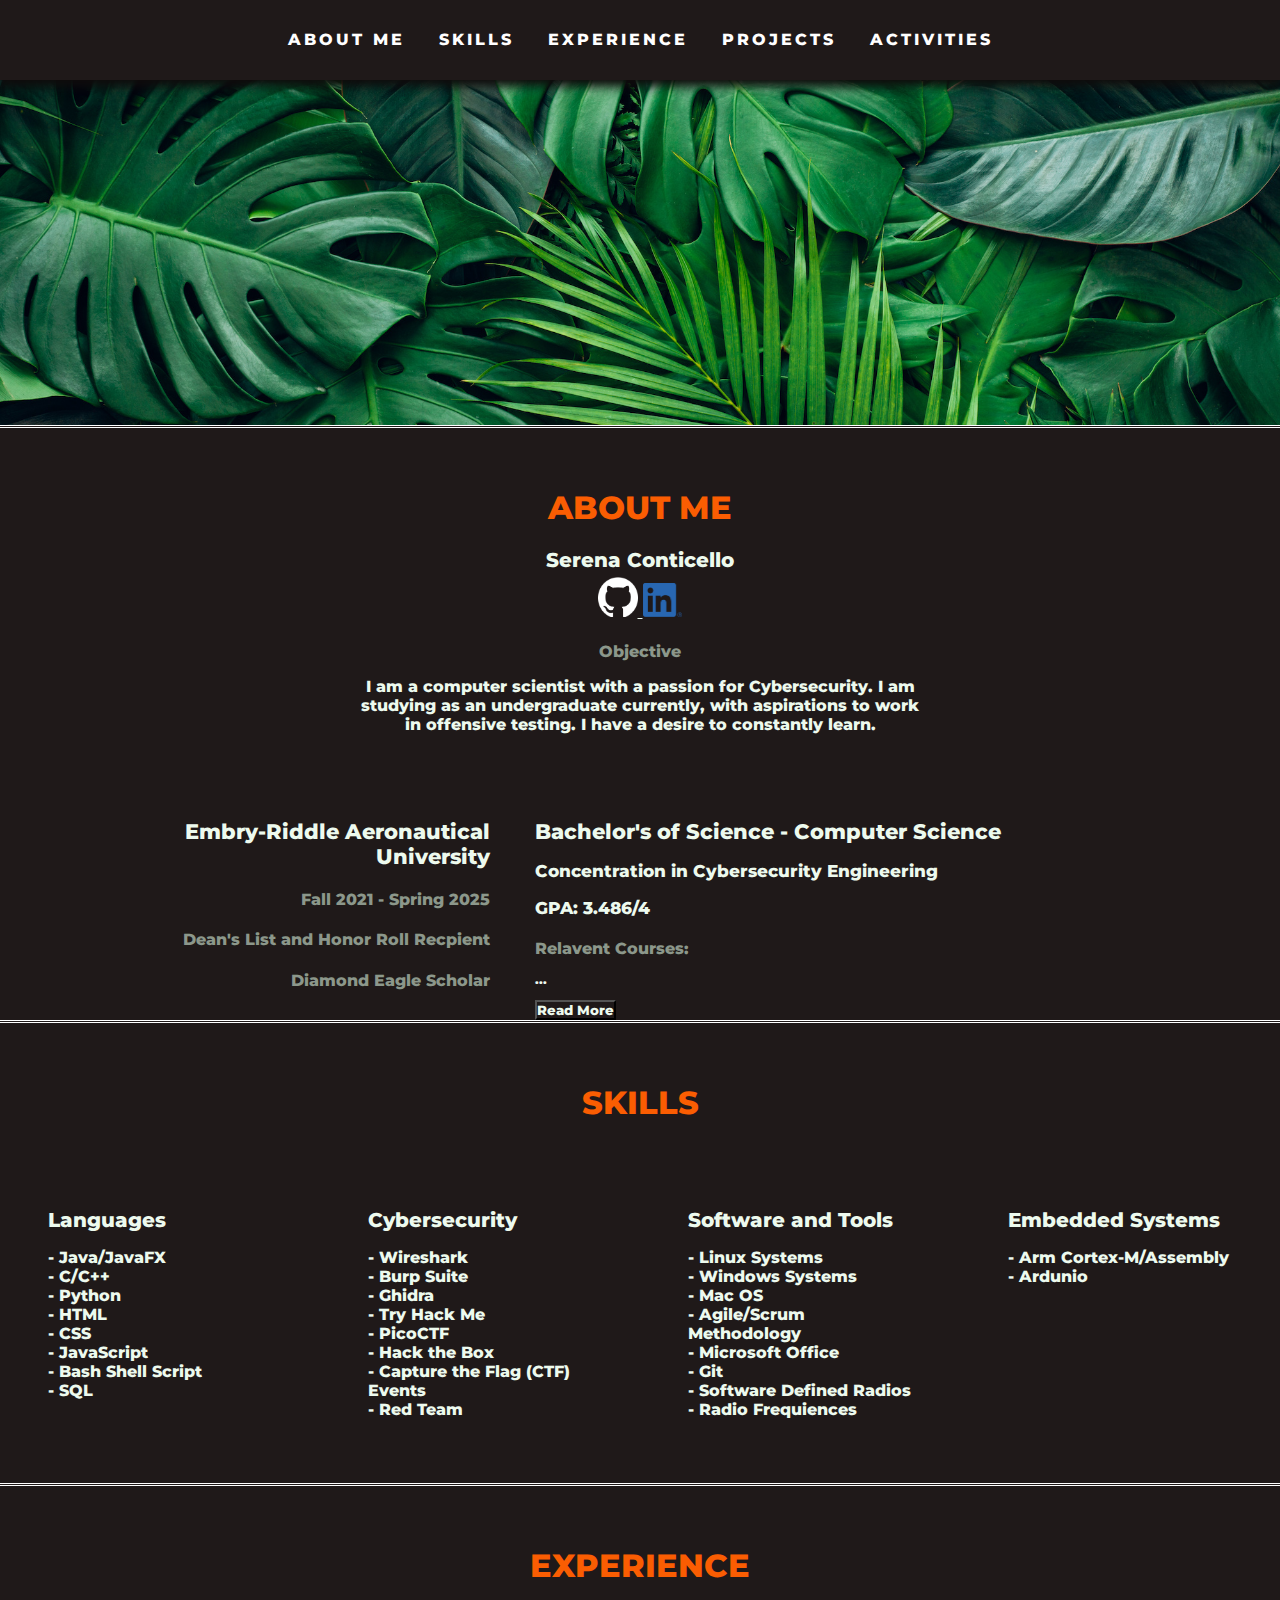
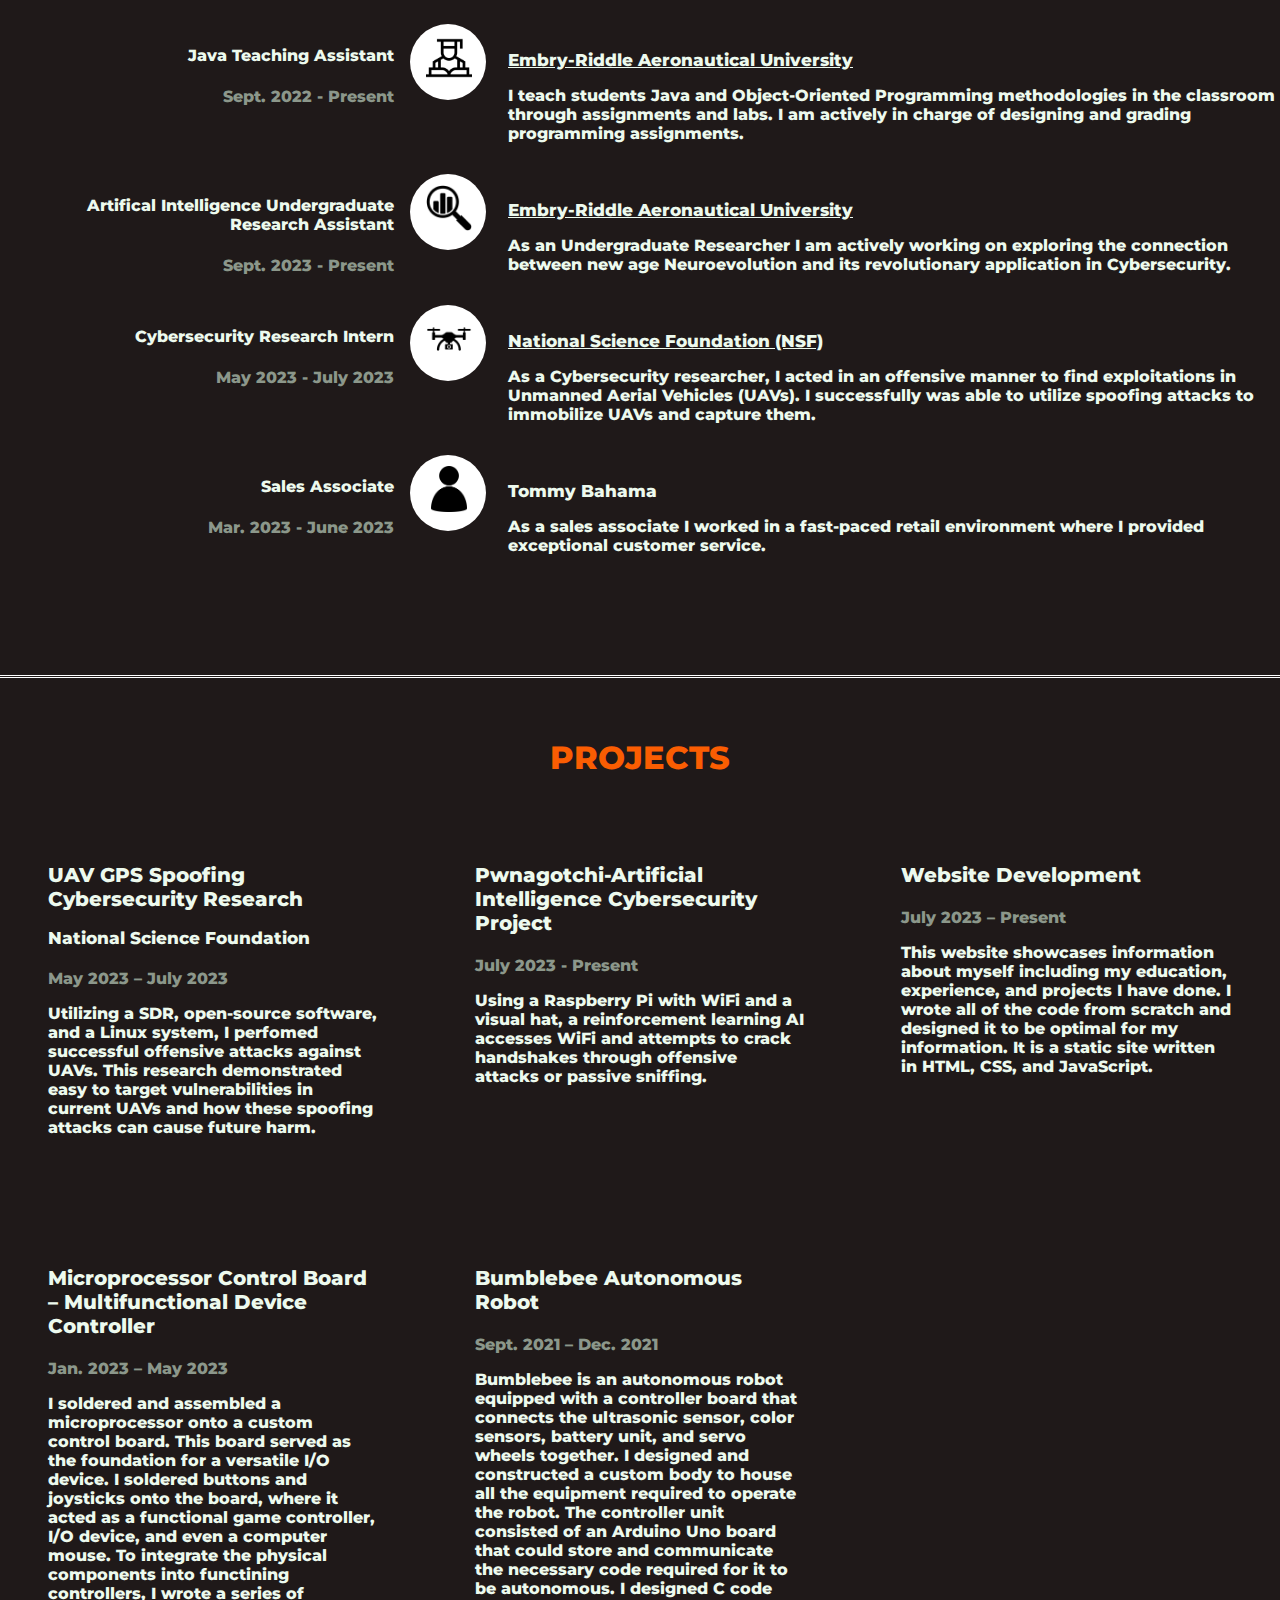
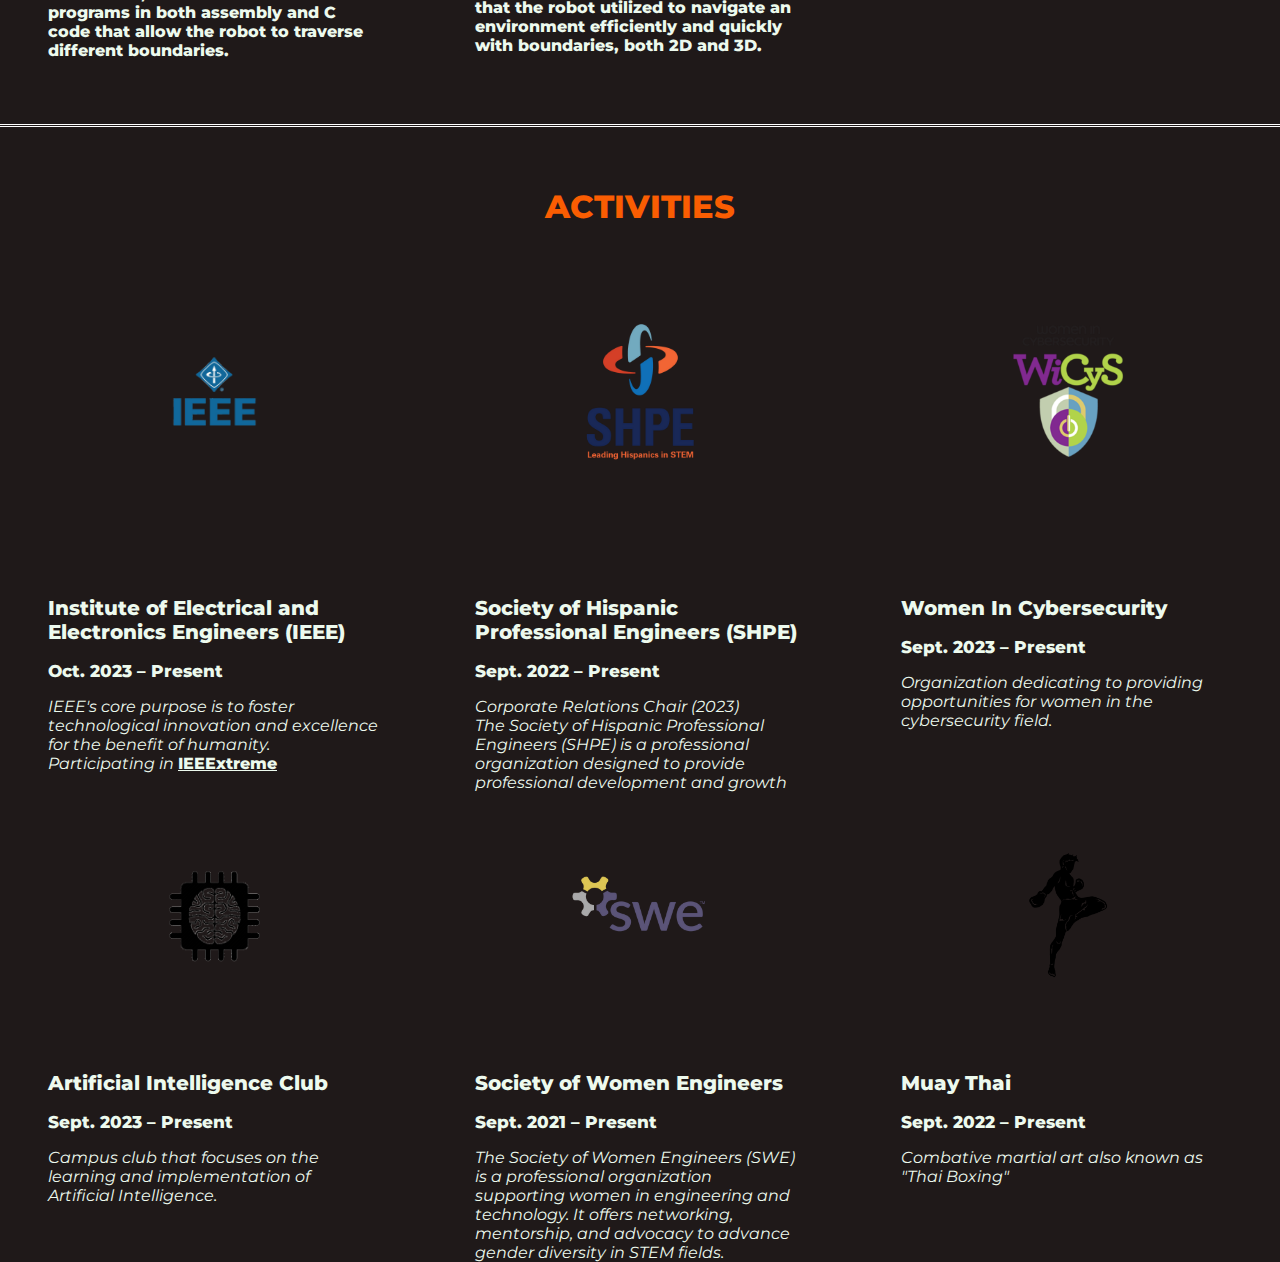
==== index.html @ 3d566187 "old website add" ====
<!DOCTYPE html>
<html lang="en-US">
    <head>
        <meta charset="utf-8" />
        <meta name="viewport" content="width=device-width, initial-scale=1, maximum-scale=1">
        <meta name="author" content="Serena Conticello" />
        <meta name="description" content="Computer Science and Cybersecurity student at Embry-Riddle Aeronautical University." />

        <meta property="og:url" content="https://www.serena.contact" />
        <meta property="og:type" content="website" />
        <meta property="og:title" content="Serena Conticello" />

        <link rel="icon" herf="favicon.ico" type="image/x-icon">
        <link rel="stylesheet" type="text/css" href="styles.css">
    </head>

    <body>
        <header>
                <nav id="head-nav">
                    <ul id="nav" class="nav">
                        <li><a href="#about-me">ABOUT ME</a></li>
                        <li><a href="#skills">SKILLS</a></li>
                        <li><a href="#experience">EXPERIENCE</a></li>
                        <li><a href="#projects">PROJECTS</a></li>
                        <li><a href="#activities">ACTIVITIES</a></li>
                    </ul>
                </nav>
            
        </header>

        <section id="about-me">
            <div class="head">
                <h1>ABOUT ME</h1>
            </div>
            <div class="self-stuff">
                <div class="intro">
                    
                    <h2>Serena Conticello</h2>
                    <a href="https://github.com/helixplant" target="_blank" rel="noopener noreferrer">
                        <img src="imgs/github-mark-white.png" id="spec">
                    </a>
                    <a href="https://www.linkedin.com/in/serena-co/" target="_blank" rel="noopener noreferrer">
                        <img src="imgs/LI-In-Bug.png" id="spec">
                    </a>
                </div>
                <div class="objective">
                    <h4>Objective</h4>
                    <p>I am a computer scientist with a passion for Cybersecurity. I am studying as an undergraduate currently, with aspirations to work in offensive testing. I have a desire to constantly learn.</p>
                </div>
            </div>
            <div class="education">
                <div class="edu-split1">
                    <h5>Embry-Riddle Aeronautical University</h5>
                    <h4>Fall 2021 - Spring 2025</h4>
                    <h4>Dean's List and Honor Roll Recpient</h4>
                    <h4>Diamond Eagle Scholar</h4>
                </div>

                <div class="edu-split2">
                    <h5>Bachelor's of Science - Computer Science</h5>
                    <h3>Concentration in Cybersecurity Engineering</h3>
                    <h3>GPA: 3.486/4</h3>
                    <h4>Relavent Courses:</h4>
                        <p>
                            <span class="dots">...</span><span class="more hide">
                            Applied Cryptography, Network Security, Cybercrime and Law, Data Structures and Algorithms, Operating Systems, Computer Architecture, Object-Oriented Programming, Microprocessor Systems, Foundations of Information Security, Software Engineering Practices
                        </span></p>
                        <button onclick="readMore(this)"">Read More</button>
                </div>
                <div class="edu-split3">
                    
                </div>
            </div>
        </section>


        <section id="skills">
            <div class="head">
                <h1>SKILLS</h1> 
             </div>
             <div class="skills-wrap">
                <div class="skill-cat">
                    <h2>Languages</h2>
                    <p>
                        - Java/JavaFX</br>
                        - C/C++</br>
                        - Python</br>
                        - HTML</br>
                        - CSS</br>
                        - JavaScript</br>
                        - Bash Shell Script</br>
                        - SQL</br>
                    </p>
                </div>
                <div class="skill-cat">
                    <h2>Cybersecurity</h2>
                    <p>
                        - Wireshark</br>
                        - Burp Suite</br>
                        - Ghidra</br>
                        - Try Hack Me</br>
                        - PicoCTF</br>
                        - Hack the Box</br>
                        - Capture the Flag (CTF) Events</br>
                        - Red Team</br>
                    </p>
                </div>
                <div class="skill-cat">
                    <h2>Software and Tools</h2>
                    <p>
                        - Linux Systems</br>
                        - Windows Systems</br>
                        - Mac OS</br>
                        - Agile/Scrum Methodology</br>
                        - Microsoft Office</br>
                        - Git</br>
                        - Software Defined Radios</br>
                        - Radio Frequiences
                    </p>
                </div>
                <div class="skill-cat">
                    <h2>Embedded Systems</h2>
                    <p>
                        - Arm Cortex-M/Assembly</br>
                        - Ardunio</br>
                    </p>
                </div>

             </div>
            
        </section>


        <section id="experience">
            <div class="head">
               <h1>EXPERIENCE</h1> 
            </div>
            <div class="timeline">

                <div class="timeline-section">
                    <div class="timeline-ico">
                        <img src="imgs/png0.png" alt="academic icon">
                    </div>

                    <div class="timeline-info">
                        <h2>Java Teaching Assistant</h2>
                        <h4>Sept. 2022 - Present</h4>
                    </div>

                    <div class="timeline-details">
                        <h3><a href="https://daytonabeach.erau.edu/college-engineering/electrical-engineering-computer-science" target="_blank" rel="noopener noreferrer">Embry-Riddle Aeronautical University</a></h3>
                        <p>
                            I teach students Java and Object-Oriented Programming methodologies in the classroom through assignments and labs. I am actively in charge of designing and grading programming assignments.
                        </p>
                    </div>
                </div> <!--END OF JOB 1-->

                <div class="timeline-section">
                    <div class="timeline-ico">
                        <img src="imgs/png1.png" alt="magnifying glass icon">
                    </div>

                    <div class="timeline-info">
                        <h2>Artifical Intelligence Undergraduate Research Assistant</h2>
                        <h4>Sept. 2023 - Present</h4>
                    </div>

                    <div class="timeline-details">
                        <h3><a href="https://erau.edu/research-park/micaplex" target="_blank" rel="noopener noreferrer">Embry-Riddle Aeronautical University</a></h3>
                        <p>
                            As an Undergraduate Researcher I am actively working on exploring the connection between new age Neuroevolution and its revolutionary application in Cybersecurity.
                        </p>
                    </div>
                </div> <!--END OF JOB 2-->


                <div class="timeline-section">
                    <div class="timeline-ico">
                        <img src="imgs/png2.png" alt="drone icon">
                    </div>

                    <div class="timeline-info">
                        <h2>Cybersecurity Research Intern</h2>
                        <h4>May 2023 - July 2023</h4>
                    </div>

                    <div class="timeline-details">
                        <h3><a href="https://www.nsf.gov/awardsearch/showAward?AWD_ID=2244515" target="_blank" rel="noopener noreferrer">National Science Foundation (NSF)</a></h3>
                        <p>
                            As a Cybersecurity researcher, I acted in an offensive manner to find exploitations in Unmanned Aerial Vehicles (UAVs). I successfully was able to utilize spoofing attacks to immobilize UAVs and capture them.
                        </p>
                    </div>
                </div> <!--END OF JOB 3-->


                <div class="timeline-section">
                    <div class="timeline-ico">
                        <img src="imgs/png3.png" alt="person icon">
                    </div>

                    <div class="timeline-info">
                        <h2>Sales Associate</h2>
                        <h4>Mar. 2023 - June 2023</h4>
                    </div>

                    <div class="timeline-details">
                        <h3>Tommy Bahama</h3>
                        <p>
                            As a sales associate I worked in a fast-paced retail environment where I provided exceptional customer service.
                        </p>
                    </div>
                </div> <!--END OF JOB 4-->
                
            </div>
            
        </section>


        <section id="projects">
            <div class="head">
                <h1>PROJECTS</h1> 
             </div>

             <div class="projects-wrap">
                <div class="project">
                    <div class="info">
                        <h2>UAV GPS Spoofing Cybersecurity Research </h2>
                        <h3>National Science Foundation </h3>
                        <h4>May 2023 – July 2023 </h4>
                    </div>
                    <div class="detail">
                        <p>
                            Utilizing a SDR, open-source software, and a Linux system, I perfomed successful offensive attacks against UAVs. This research demonstrated easy to target vulnerabilities in current UAVs and how these spoofing attacks can cause future harm.
                        </p>
                    </div>
                </div>

                <div class="project">
                    <div class="info">
                        <h2>Pwnagotchi-Artificial Intelligence Cybersecurity Project</h2>
                        <h4>July 2023 - Present</h4>
                    </div>
                    <div class="detail">
                        <p>
                            Using a Raspberry Pi with WiFi and a visual hat, a reinforcement learning AI accesses WiFi and attempts to crack handshakes through offensive attacks or passive sniffing. 
                        </p>
                    </div>
                </div>

                <div class="project">
                    <div class="info">
                        <h2>Website Development</h2>
                        <h4>July 2023 – Present </h4>
                    </div>
                    <div class="detail">
                        <p>
                            This website showcases information about myself including my education, experience, and projects I have done. I wrote all of the code from scratch and designed it to be optimal for my information. It is a static site written in HTML, CSS, and JavaScript. 
                        </p>
                    </div>
                </div>

                <div class="project">
                    <div class="info">
                        <h2>Microprocessor Control Board – Multifunctional Device Controller</h2>
                        <h4>Jan. 2023 – May 2023</h4>
                    </div>
                    <div class="detail">
                        <p>
                            I soldered and assembled a microprocessor onto a custom control board. This board served as the foundation for a versatile I/O device. I soldered buttons and joysticks onto the board, where it acted as a functional game controller, I/O device, and even a computer mouse. To integrate the physical components into functining controllers, I wrote a series of programs in both assembly and C code that allow the robot to traverse different boundaries. 
                        </p>
                    </div>
                </div>

                <div class="project">
                    <div class="info">
                        <h2>Bumblebee Autonomous Robot</h2>
                        <h4>Sept. 2021 – Dec. 2021 </h4>
                    </div>
                    <div class="detail">
                        <p>
                            Bumblebee is an autonomous robot equipped with a controller board that connects the ultrasonic sensor, color sensors, battery unit, and servo wheels together. I designed and constructed a custom body to house all the equipment required to operate the robot. The controller unit consisted of an Arduino Uno board that could store and communicate the necessary code required for it to be autonomous. I designed C code that the robot utilized to navigate an environment efficiently and quickly with boundaries, both 2D and 3D.  
                        </p>
                    </div>
                </div>
             </div>
        </section>


        <section id="activities">
            <div class="head">
                <h1>ACTIVITIES</h1> 
             </div>

             <div class="activities-wrap">
                <div class="activity">
                    <div class="logo">
                        <a href="https://www.ieee.org/" target="_blank" rel="noopener noreferrer"><img src="imgs/ieeelogo.png" alt="IEEE"></a>
                    </div>
                    <div class="desc">
                        <h2>Institute of Electrical and Electronics Engineers (IEEE) </h2>
                        <h3>Oct. 2023 – Present </h3>
                        <p>

                            IEEE's core purpose is to foster technological innovation and excellence for the benefit of humanity. </br>
                            Participating in <a href="https://ieeextreme.org/" target="_blank" rel="noopener noreferrer">IEEExtreme</a> </br>
                        </p>
                    </div>
                </div>

                <div class="activity">
                    <div class="logo">
                        <a href="https://shpe.org/" target="_blank" rel="noopener noreferrer"><img src="imgs/shpelogo.webp" alt="SHPE"></a>
                    </div>
                    <div class="desc">
                        <h2>Society of Hispanic Professional Engineers (SHPE) </h2>
                        <h3>Sept. 2022 – Present </h3>
                        <p>Corporate Relations Chair (2023) <br>
                        The Society of Hispanic Professional Engineers (SHPE) is a professional organization designed to provide professional development and growth for its members.
                    </p>
                    </div>
                </div>

                <div class="activity">
                    <div class="logo">
                        <a href="https://www.wicys.org/" target="_blank" rel="noopener noreferrer"><img src="imgs/wincyblogo.png" alt="WiCyS"></a>
                    </div>
                    <div class="desc">
                        <h2>Women In Cybersecurity</h2>
                        <h3>Sept. 2023 – Present </h3>
                        <p>
                            Organization dedicating to providing opportunities for women in the cybersecurity field.
                        </p>
                    </div>
                </div>

                <div class="activity">
                    <div class="logo">
                        <img src="imgs/ailogo.png" alt="AI">
                    </div>
                    <div class="desc">
                        <h2>Artificial Intelligence Club</h2>
                        <h3>Sept. 2023 – Present </h3>
                        <p>
                            Campus club that focuses on the learning and implementation of Artificial Intelligence.  
                        </p>
                    </div>
                </div>

                <div class="activity">
                    <div class="logo">
                        <a href="https://swe.org/" target="_blank" rel="noopener noreferrer"><img src="imgs/swelogo.webp" alt="SWE"></a>
                    </div>
                    <div class="desc">
                        <h2>Society of Women Engineers</h2>
                        <h3>Sept. 2021 – Present </h3>
                        <p>
                            The Society of Women Engineers (SWE) is a professional organization supporting women in engineering and technology. It offers networking, mentorship, and advocacy to advance gender diversity in STEM fields. 
                        </p>
                    </div>
                </div>

                <div class="activity">
                    <div class="logo">
                        <img src="imgs/muaythailogo.png" alt="Muay Thai">
                    </div>
                    <div class="desc">
                        <h2>Muay Thai</h2>
                        <h3>Sept. 2022 – Present </h3>
                        <p>Combative martial art also known as "Thai Boxing"</p>
                    </div>
                </div>

             </div>
        </section>

    </body>
    <script src="script.js"></script>
</html>
---- styles.css ----
@font-face {
    font-family: 'Montserrat';
    src: url(fonts/Montserrat-Regular.ttf) format('truetype');
    font-weight: normal;
}

@font-face {
    font-family: 'Montserrat';
    src: url(fonts/Montserrat-ExtraBold.ttf) format('truetype');
    font-weight: bold;
}

@font-face {
    font-family: 'Montserrat';
    src: url(fonts/Montserrat-Italic.ttf) format('truetype');
    font-weight: italic;
}

* {
    font-family: 'Montserrat';
    font-weight: bold;
    padding: 0px;
    color: #edfaee;
    background-color: #1f1919;
    -webkit-transition: color 225ms ease-in-out;
     -moz-transition: color 225ms ease-in-out;
     -o-transition: color 225ms ease-in-out;
     -ms-transition: color 225ms ease-in-out;
     transition: color 225ms ease-in-out;
    scroll-behavior: smooth;

}

body {
    padding:0;
    margin:0;
}

header {
    position: relative;
    display: block;
    height: 425px;
    min-height: 200px;
    width: 100%;
    min-width: 100%;
    background: url(imgs/wlpper.jpeg) no-repeat top center;
    background-size: cover !important;
    -webkit-background-size: cover !important;
    -moz-background-size: cover !important;
    -o-background-size: cover !important;
    background-attachment: scroll;
    text-align: center;
    overflow: hidden;
}


header:before {
    display: inline-block;
    vertical-align: middle;
    height: 100%;

}




#head-nav {
    text-align: center;
    width: 100%;
    letter-spacing: 3px;
    margin: 0 auto;
    position: fixed;
    left: 0;
    top: 0;
    z-index: 1010;
    box-shadow: 0px 5px 10px 2px #0f0c0c;

}

ul#nav li a:active { 
    background-color: transparent !important; 
}

ul#nav li.current a { 
    color: #fa5d02; 
}


ul#nav {
    min-height: 48px;
    width: auto;
 
    /* center align the menu */
    text-align: center;
 }
 ul#nav li {
    position: relative;
    list-style: none;
    height: 48px;
    display: inline-block;
 }
 
 /* Links */
 ul#nav li a {
 
 
    display: inline-block;
    padding: 8px 13px;
    line-height: 32px;
    text-decoration: none;
    text-align: left;
    color: #fff;
 }

 ul#nav li a:hover {
    color:#fa5d02;
 }


 h1 {
    color: #fa5d02;
    text-align: center;
    padding-top: 20px;
    margin-top: 40px;

}

h2 {
    font-size: 20px;
    color: #edfaee;
    margin-bottom: 5px;
}

h3 {
    font-size: 17px;
    color: #edfaee;
    margin-bottom: 5px;
}
  
h4 {
    font-size: 14;
    color: #d7eed99a;
    margin-bottom: 5px;
}

h5 {
    font-size: 21px;
    font-weight: bold;
    color: #edfaee;
    margin-bottom: 5px;
}

.head {
    border-top: #fff;
    border-style:double;
    border-left: none;
    border-right:none;
    border-bottom: none;
    width: 100%;
}

.self-stuff {
    text-align: center;
    justify-content: center;
    margin-left: auto;
    margin-right: auto;

}


.objective {
    margin-left: auto;
    margin-right: auto;
    width: 45%;
    margin-bottom: 50px;

}

.education {
    overflow: hidden;
    margin-left: auto;
    margin-right: auto;
    text-align: center;
}

.edu-split1 {
    width: 25%;
    display: inline-block;
    vertical-align: top;
    text-align: right;
    padding-right: 20px;

}

.edu-split2 {
    width: 45%;
    display: inline-block;
    vertical-align: top;
    text-align: left;
    padding-left: 20px;
}   

.edu-split2 p {
    font-size: 13px;
    color: #edfaee;
}


.skills-wrap {
    justify-content: center;
    display: grid;
    grid-template-columns: 1fr 1fr 1fr 1fr;
    grid-template-rows: 1fr;
}

.skill-cat {
    padding: 3rem;
   
}








#experience {
     padding-bottom: 72px;
}

#experience .experience-timeline {
    max-width: 980px;
  }
  #experience .timeline {

    position: relative;
    margin-top: 1.5rem;
    margin-bottom: 3rem;
  }

  #experience .timeline-section {
    position: relative;
    padding-top: 1.5rem;

  }
  #experience .timeline-ico {
    height: 4.8rem;
    width: 4.8rem;
    line-height: 4.8rem;
    background: #FFFFFF;
    border-radius: 50%;
    text-align: center;
    position: absolute;
    left: 35%;
    top: .9rem;
    margin-left: -2.4rem;
  }
  #experience .timeline-ico img {
    position: relative;
    left: .05rem;
    top: .72rem;
    width: 60%;
    height: 60%;
    background-color: transparent;
    justify-content: center;
    bottom: 0;
    object-fit: contain;
    color: #FFFFFF;

  }
  
  #experience .timeline-info {
    float: left ;
    width: 30%;
    text-align: right;
    padding-left: 10px;
  }
  #experience .timeline-info h2 {
    font-size: 16px;
    margin-bottom: 0;
    right:0;
  }
  #experience .timeline-info h3 {
    margin-bottom: 0;
    right:0;

  }
  #experience .timeline-info p {
    font-size: 1.6rem;
    color: #888888;
    right:0;

  }
  #experience .timeline-details {
    margin-left: 35%;
    padding-left: 60px;
  }
  #experience .timeline-detials h4 {
    position: relative;
    padding-bottom: 1rem;
  }
  
  .projects-wrap {
    display: grid;
    grid-template-columns: 1fr 1fr 1fr;
    grid-template-rows: 1fr, 1fr, 1fr;

  }

  .project {
    padding: 3rem;
  }


.activities-wrap {
    display: grid;
    grid-template-columns: 1fr 1fr 1fr;
    grid-template-rows: 1fr, 1fr, 1fr;

}

.activity {
    padding: 3rem;
    margin-bottom: 10%;

}

.logo {
    height: 70%;
    width: 70%;
    text-align: center;
    justify-content: center;
    margin-left: auto;
    margin-right: auto;
}

.logo img {
    position: relative;
    left: .05rem;
    top: .72rem;
    width: 60%;
    height: 60%;
    background-color: transparent;
    justify-content: center;
    bottom: 0;
    object-fit: contain;
    color: #FFFFFF;
}

.desc p{
    font-weight: lighter;
}

.more {
    display: none;
  }
  
.more:not(.hide) {
    display: inline;
  }


#spec{
    max-width: 40px;
    height: auto;
    transition: all ease-out 225ms;

}
img:hover {
    -webkit-filter: drop-shadow(0px 0px 7px #0f0c0c);
    filter: drop-shadow(0px 0px 7px #4e4242);
    -webkit-transition: color 225ms ease-in-out;
    -moz-transition: color 225ms ease-in-out;
    -o-transition: color 225ms ease-in-out;
    -ms-transition: color 225ms ease-in-out;
    transition: color 225ms ease-in-out;
    
}
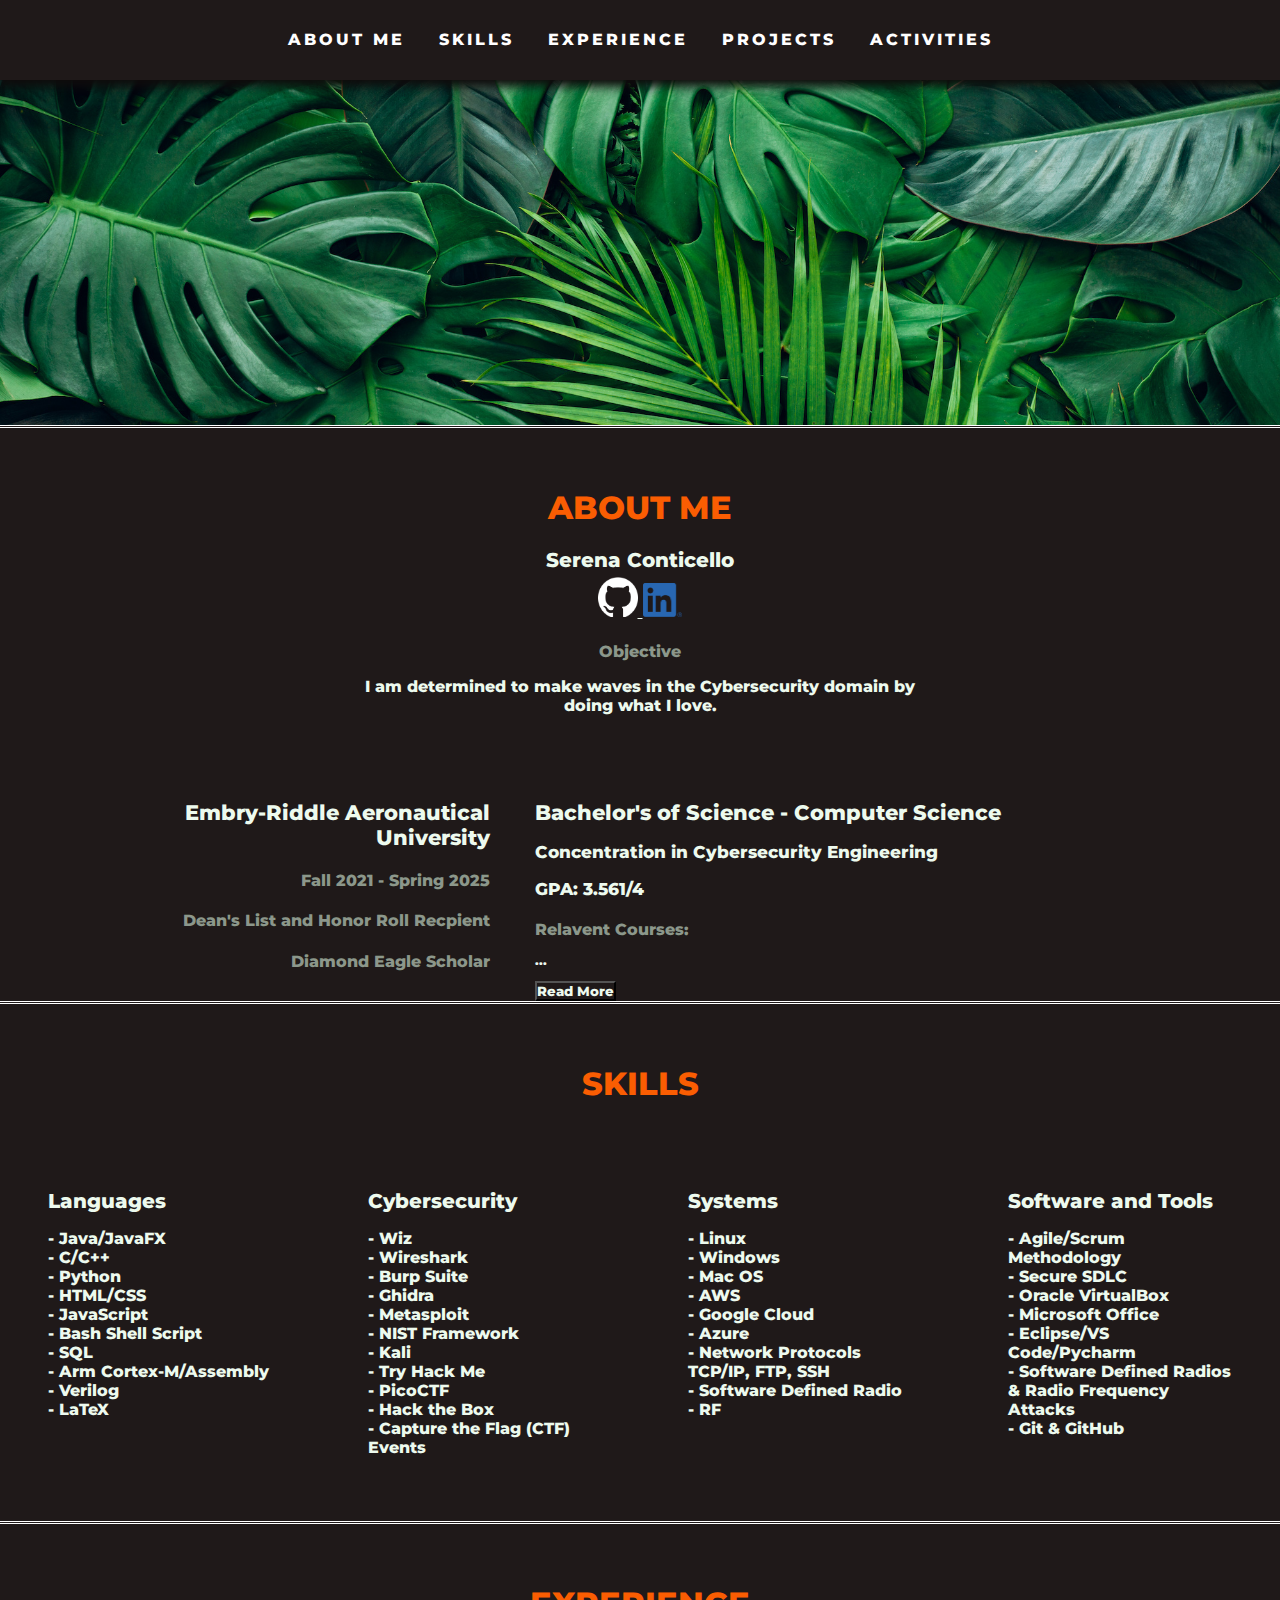
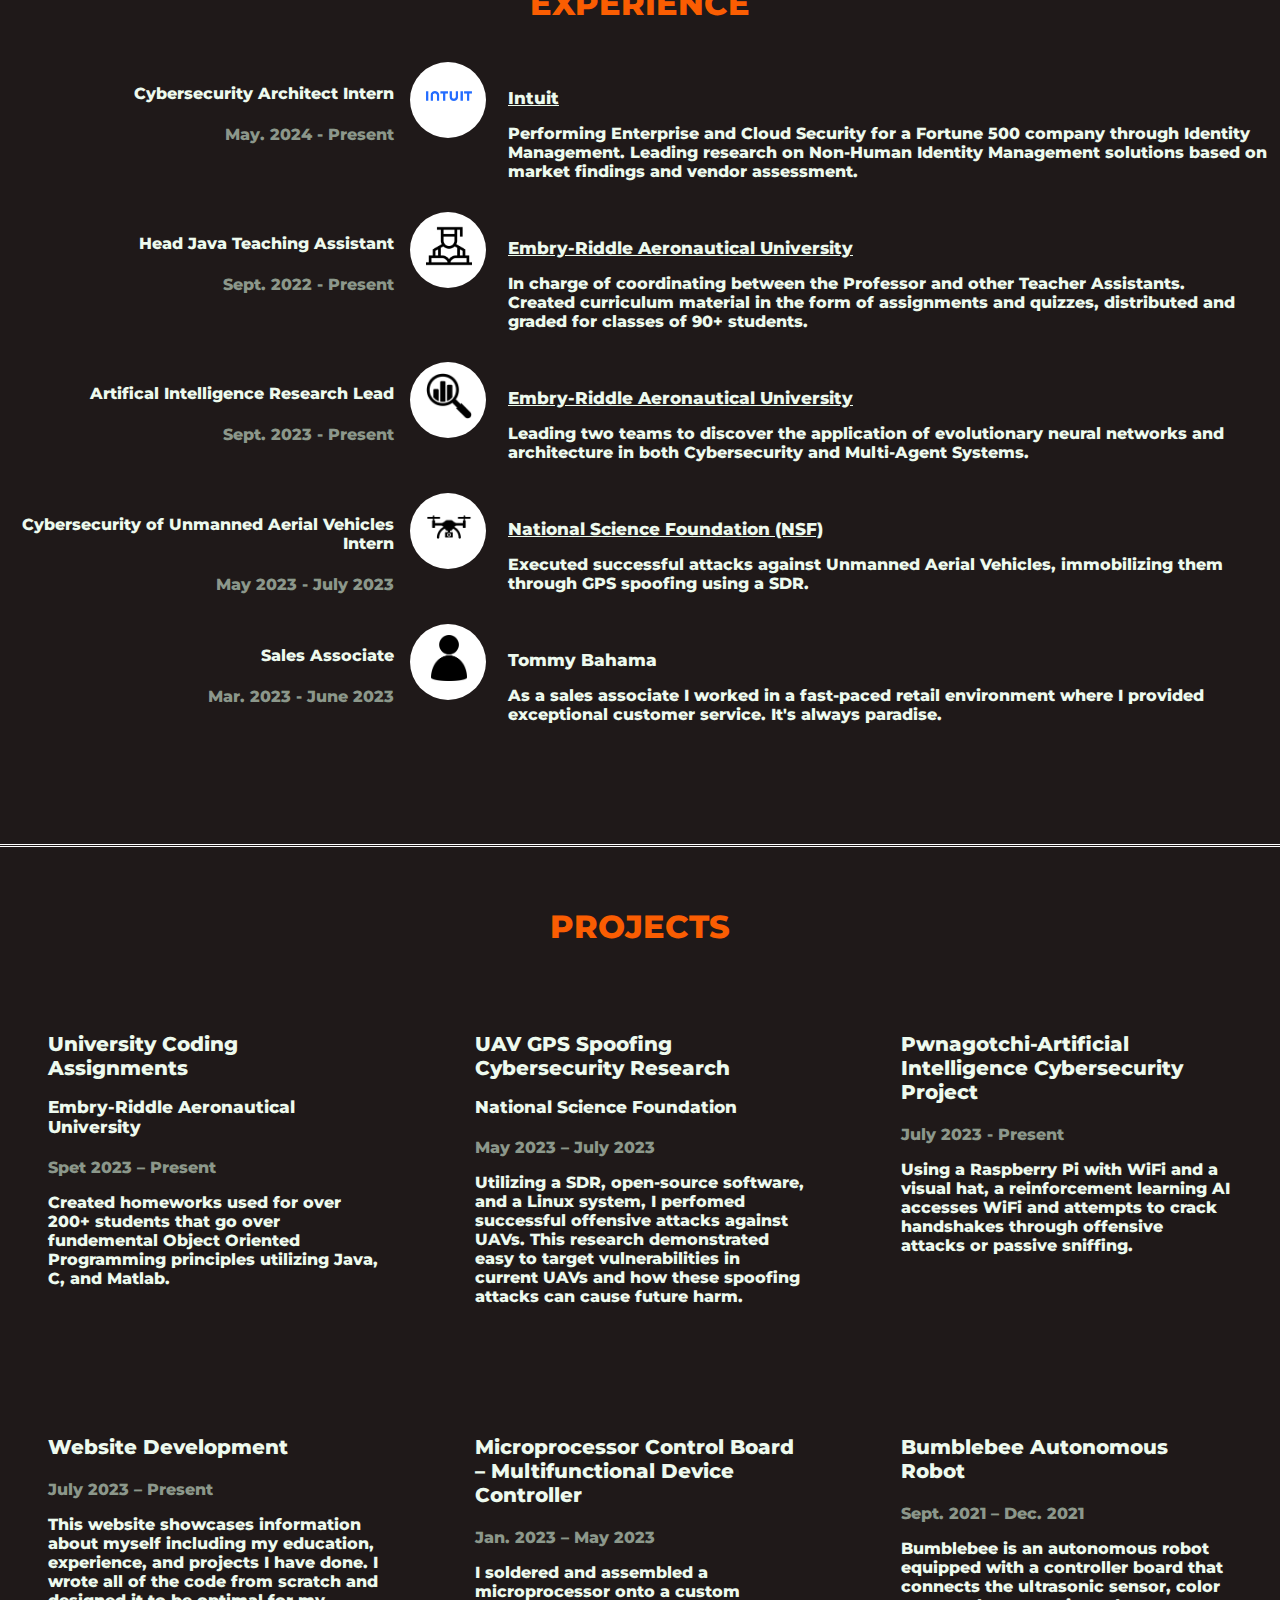
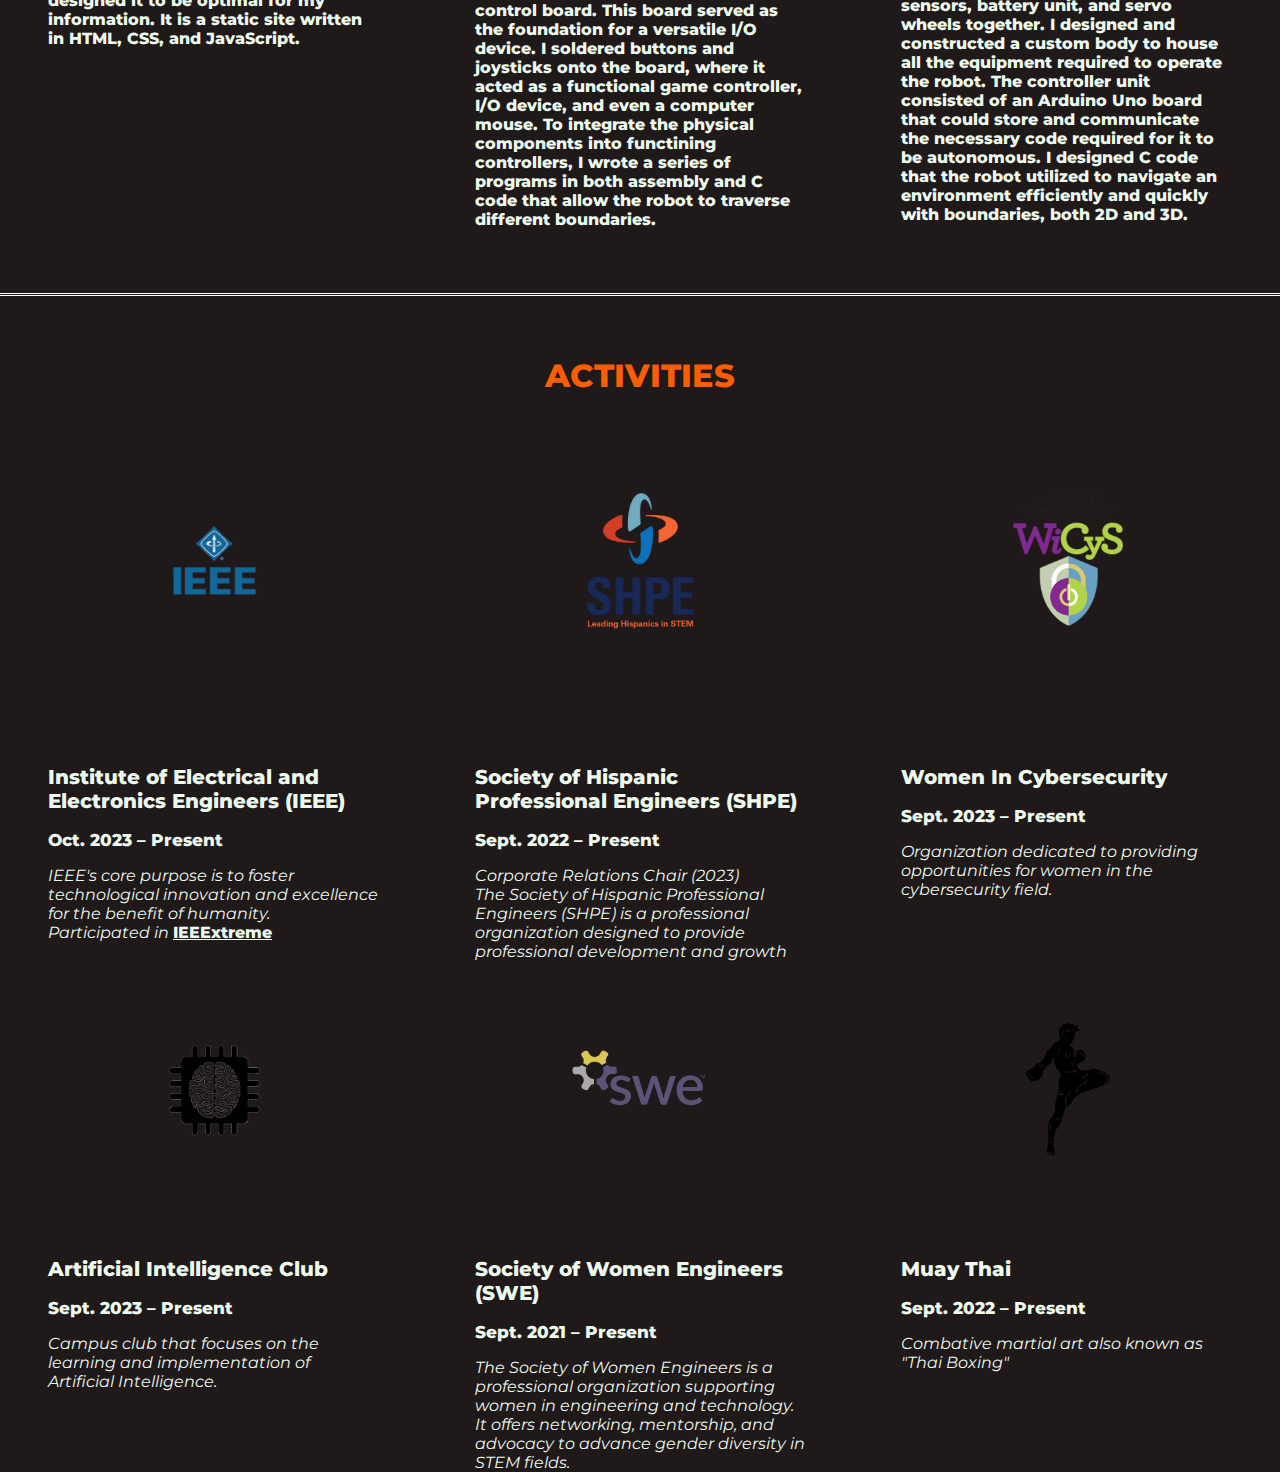
==== commit 686709d7: "important updates - july 22, 24" ====
--- a/index.html
+++ b/index.html
@@ -10,7 +10,7 @@
         <meta property="og:type" content="website" />
         <meta property="og:title" content="Serena Conticello" />
 
-        <link rel="icon" herf="favicon.ico" type="image/x-icon">
+        <link rel="icon" herf="favicon.jpeg" type="image/x-icon">
         <link rel="stylesheet" type="text/css" href="styles.css">
     </head>
 
@@ -45,7 +45,7 @@
                 </div>
                 <div class="objective">
                     <h4>Objective</h4>
-                    <p>I am a computer scientist with a passion for Cybersecurity. I am studying as an undergraduate currently, with aspirations to work in offensive testing. I have a desire to constantly learn.</p>
+                    <p>I am determined to make waves in the Cybersecurity domain by doing what I love.</p>
                 </div>
             </div>
             <div class="education">
@@ -59,11 +59,11 @@
                 <div class="edu-split2">
                     <h5>Bachelor's of Science - Computer Science</h5>
                     <h3>Concentration in Cybersecurity Engineering</h3>
-                    <h3>GPA: 3.486/4</h3>
+                    <h3>GPA: 3.561/4</h3>
                     <h4>Relavent Courses:</h4>
                         <p>
                             <span class="dots">...</span><span class="more hide">
-                            Applied Cryptography, Network Security, Cybercrime and Law, Data Structures and Algorithms, Operating Systems, Computer Architecture, Object-Oriented Programming, Microprocessor Systems, Foundations of Information Security, Software Engineering Practices
+                            Software Security Assessment, Info & Computer Security, Computer Networks, Applied Cryptography, Network Security, Cybercrime and Law, Data Structures and Algorithms, Operating Systems, Computer Architecture, Object-Oriented Programming, Microprocessor Systems, Foundations of Information Security, Software Engineering Practices
                         </span></p>
                         <button onclick="readMore(this)"">Read More</button>
                 </div>
@@ -85,44 +85,55 @@
                         - Java/JavaFX</br>
                         - C/C++</br>
                         - Python</br>
-                        - HTML</br>
-                        - CSS</br>
+                        - HTML/CSS</br>
                         - JavaScript</br>
                         - Bash Shell Script</br>
                         - SQL</br>
+                        - Arm Cortex-M/Assembly</br>
+                        - Verilog</br>
+                        - LaTeX</br>
                     </p>
                 </div>
                 <div class="skill-cat">
                     <h2>Cybersecurity</h2>
                     <p>
+                        - Wiz</br>
                         - Wireshark</br>
                         - Burp Suite</br>
                         - Ghidra</br>
+                        - Metasploit</br>
+                        - NIST Framework</br>
+                        - Kali</br>
                         - Try Hack Me</br>
                         - PicoCTF</br>
                         - Hack the Box</br>
                         - Capture the Flag (CTF) Events</br>
-                        - Red Team</br>
+                    </p>
+                </div>
+                <div class="skill-cat">
+                    <h2>Systems</h2>
+                    <p>
+                        - Linux</br>
+                        - Windows</br>
+                        - Mac OS</br>
+                        - AWS</br>
+                        - Google Cloud</br>
+                        - Azure</br>
+                        - Network Protocols TCP/IP, FTP, SSH</br>
+                        - Software Defined Radio</br>
+                        - RF</br>
                     </p>
                 </div>
                 <div class="skill-cat">
                     <h2>Software and Tools</h2>
                     <p>
-                        - Linux Systems</br>
-                        - Windows Systems</br>
-                        - Mac OS</br>
                         - Agile/Scrum Methodology</br>
+                        - Secure SDLC</br>
+                        - Oracle VirtualBox</br>
                         - Microsoft Office</br>
-                        - Git</br>
-                        - Software Defined Radios</br>
-                        - Radio Frequiences
-                    </p>
-                </div>
-                <div class="skill-cat">
-                    <h2>Embedded Systems</h2>
-                    <p>
-                        - Arm Cortex-M/Assembly</br>
-                        - Ardunio</br>
+                        - Eclipse/VS Code/Pycharm</br>
+                        - Software Defined Radios & Radio Frequency Attacks</br>
+                        - Git & GitHub</br>
                     </p>
                 </div>
 
@@ -139,18 +150,37 @@
 
                 <div class="timeline-section">
                     <div class="timeline-ico">
+                        <img src="imgs/png4.png" alt="intuit logo">
+                    </div>
+
+                    <div class="timeline-info">
+                        <h2>Cybersecurity Architect Intern</h2>
+                        <h4>May. 2024 - Present</h4>
+                    </div>
+
+                    <div class="timeline-details">
+                        <h3><a href="https://www.intuit.com/" target="_blank" rel="noopener noreferrer">Intuit</a></h3>
+                        <p>
+                            Performing Enterprise and Cloud Security for a Fortune 500 company through Identity Management. Leading research on Non-Human Identity Management solutions based on market findings and vendor assessment.
+                        </p>
+                    </div>
+                </div> <!--END OF JOB 0-->
+
+                <div class="timeline-section">
+                    <div class="timeline-ico">
                         <img src="imgs/png0.png" alt="academic icon">
                     </div>
 
                     <div class="timeline-info">
-                        <h2>Java Teaching Assistant</h2>
+                        <h2>Head Java Teaching Assistant</h2>
                         <h4>Sept. 2022 - Present</h4>
                     </div>
 
                     <div class="timeline-details">
                         <h3><a href="https://daytonabeach.erau.edu/college-engineering/electrical-engineering-computer-science" target="_blank" rel="noopener noreferrer">Embry-Riddle Aeronautical University</a></h3>
                         <p>
-                            I teach students Java and Object-Oriented Programming methodologies in the classroom through assignments and labs. I am actively in charge of designing and grading programming assignments.
+                            In charge of coordinating between the Professor and other Teacher Assistants.</br>
+                            Created curriculum material in the form of assignments and quizzes, distributed and graded for classes of 90+ students.
                         </p>
                     </div>
                 </div> <!--END OF JOB 1-->
@@ -161,14 +191,14 @@
                     </div>
 
                     <div class="timeline-info">
-                        <h2>Artifical Intelligence Undergraduate Research Assistant</h2>
+                        <h2>Artifical Intelligence Research Lead</h2>
                         <h4>Sept. 2023 - Present</h4>
                     </div>
 
                     <div class="timeline-details">
-                        <h3><a href="https://erau.edu/research-park/micaplex" target="_blank" rel="noopener noreferrer">Embry-Riddle Aeronautical University</a></h3>
-                        <p>
-                            As an Undergraduate Researcher I am actively working on exploring the connection between new age Neuroevolution and its revolutionary application in Cybersecurity.
+                        <h3><a href="https://sites.google.com/site/miakbas/researc/team" target="_blank" rel="noopener noreferrer">Embry-Riddle Aeronautical University</a></h3>
+                        <p>
+                            Leading two teams to discover the application of evolutionary neural networks and architecture in both Cybersecurity and Multi-Agent Systems.
                         </p>
                     </div>
                 </div> <!--END OF JOB 2-->
@@ -180,14 +210,14 @@
                     </div>
 
                     <div class="timeline-info">
-                        <h2>Cybersecurity Research Intern</h2>
+                        <h2>Cybersecurity of Unmanned Aerial Vehicles Intern</h2>
                         <h4>May 2023 - July 2023</h4>
                     </div>
 
                     <div class="timeline-details">
                         <h3><a href="https://www.nsf.gov/awardsearch/showAward?AWD_ID=2244515" target="_blank" rel="noopener noreferrer">National Science Foundation (NSF)</a></h3>
                         <p>
-                            As a Cybersecurity researcher, I acted in an offensive manner to find exploitations in Unmanned Aerial Vehicles (UAVs). I successfully was able to utilize spoofing attacks to immobilize UAVs and capture them.
+                            Executed successful attacks against Unmanned Aerial Vehicles, immobilizing them through GPS spoofing using a SDR. 
                         </p>
                     </div>
                 </div> <!--END OF JOB 3-->
@@ -206,7 +236,7 @@
                     <div class="timeline-details">
                         <h3>Tommy Bahama</h3>
                         <p>
-                            As a sales associate I worked in a fast-paced retail environment where I provided exceptional customer service.
+                            As a sales associate I worked in a fast-paced retail environment where I provided exceptional customer service. It's always paradise.
                         </p>
                     </div>
                 </div> <!--END OF JOB 4-->
@@ -224,6 +254,19 @@
              <div class="projects-wrap">
                 <div class="project">
                     <div class="info">
+                        <h2>University Coding Assignments</h2>
+                        <h3>Embry-Riddle Aeronautical University</h3>
+                        <h4>Spet 2023 – Present</h4>
+                    </div>
+                    <div class="detail">
+                        <p>
+                            Created homeworks used for over 200+ students that go over fundemental Object Oriented Programming principles utilizing Java, C, and Matlab.
+                        </p>
+                    </div>
+                </div>
+
+                <div class="project">
+                    <div class="info">
                         <h2>UAV GPS Spoofing Cybersecurity Research </h2>
                         <h3>National Science Foundation </h3>
                         <h4>May 2023 – July 2023 </h4>
@@ -302,7 +345,7 @@
                         <p>
 
                             IEEE's core purpose is to foster technological innovation and excellence for the benefit of humanity. </br>
-                            Participating in <a href="https://ieeextreme.org/" target="_blank" rel="noopener noreferrer">IEEExtreme</a> </br>
+                            Participated in <a href="https://ieeextreme.org/" target="_blank" rel="noopener noreferrer">IEEExtreme</a> </br>
                         </p>
                     </div>
                 </div>
@@ -328,7 +371,7 @@
                         <h2>Women In Cybersecurity</h2>
                         <h3>Sept. 2023 – Present </h3>
                         <p>
-                            Organization dedicating to providing opportunities for women in the cybersecurity field.
+                            Organization dedicated to providing opportunities for women in the cybersecurity field.
                         </p>
                     </div>
                 </div>
@@ -351,10 +394,10 @@
                         <a href="https://swe.org/" target="_blank" rel="noopener noreferrer"><img src="imgs/swelogo.webp" alt="SWE"></a>
                     </div>
                     <div class="desc">
-                        <h2>Society of Women Engineers</h2>
+                        <h2>Society of Women Engineers (SWE)</h2>
                         <h3>Sept. 2021 – Present </h3>
                         <p>
-                            The Society of Women Engineers (SWE) is a professional organization supporting women in engineering and technology. It offers networking, mentorship, and advocacy to advance gender diversity in STEM fields. 
+                            The Society of Women Engineers is a professional organization supporting women in engineering and technology. It offers networking, mentorship, and advocacy to advance gender diversity in STEM fields. 
                         </p>
                     </div>
                 </div>
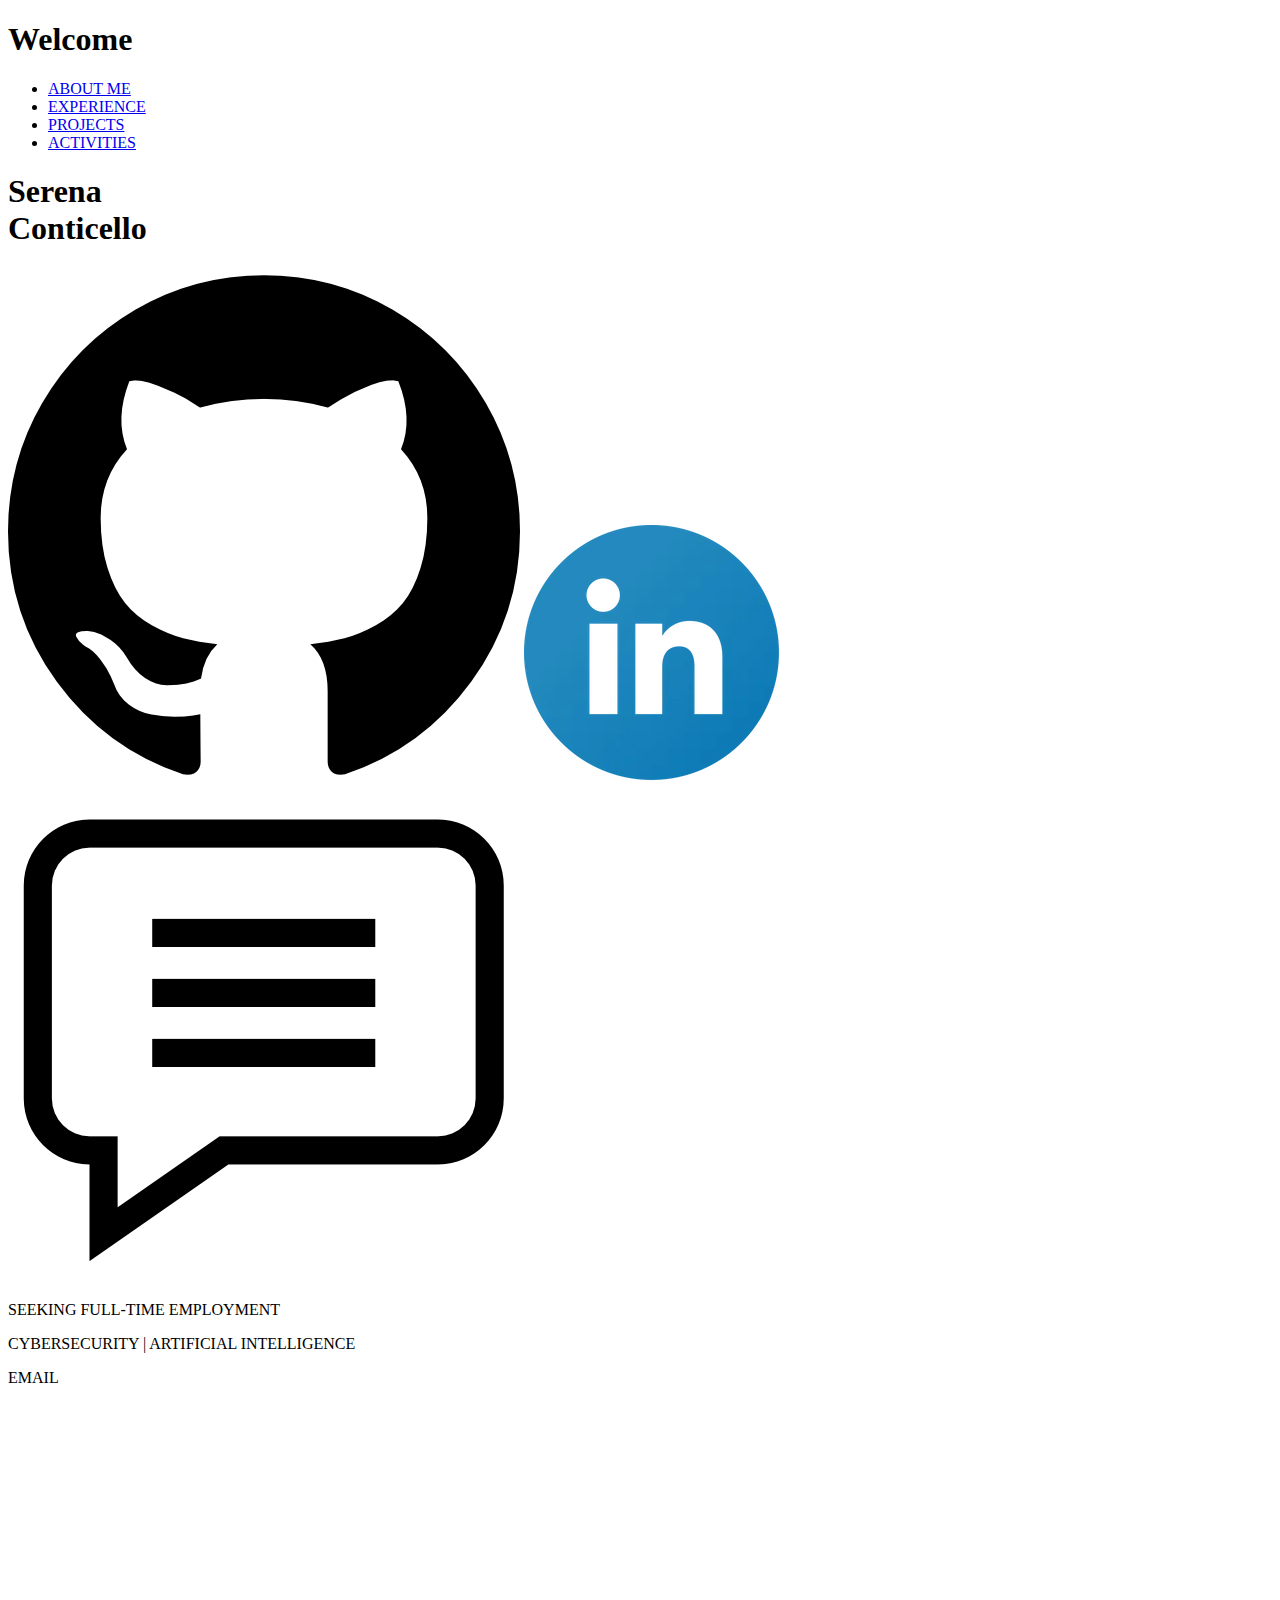
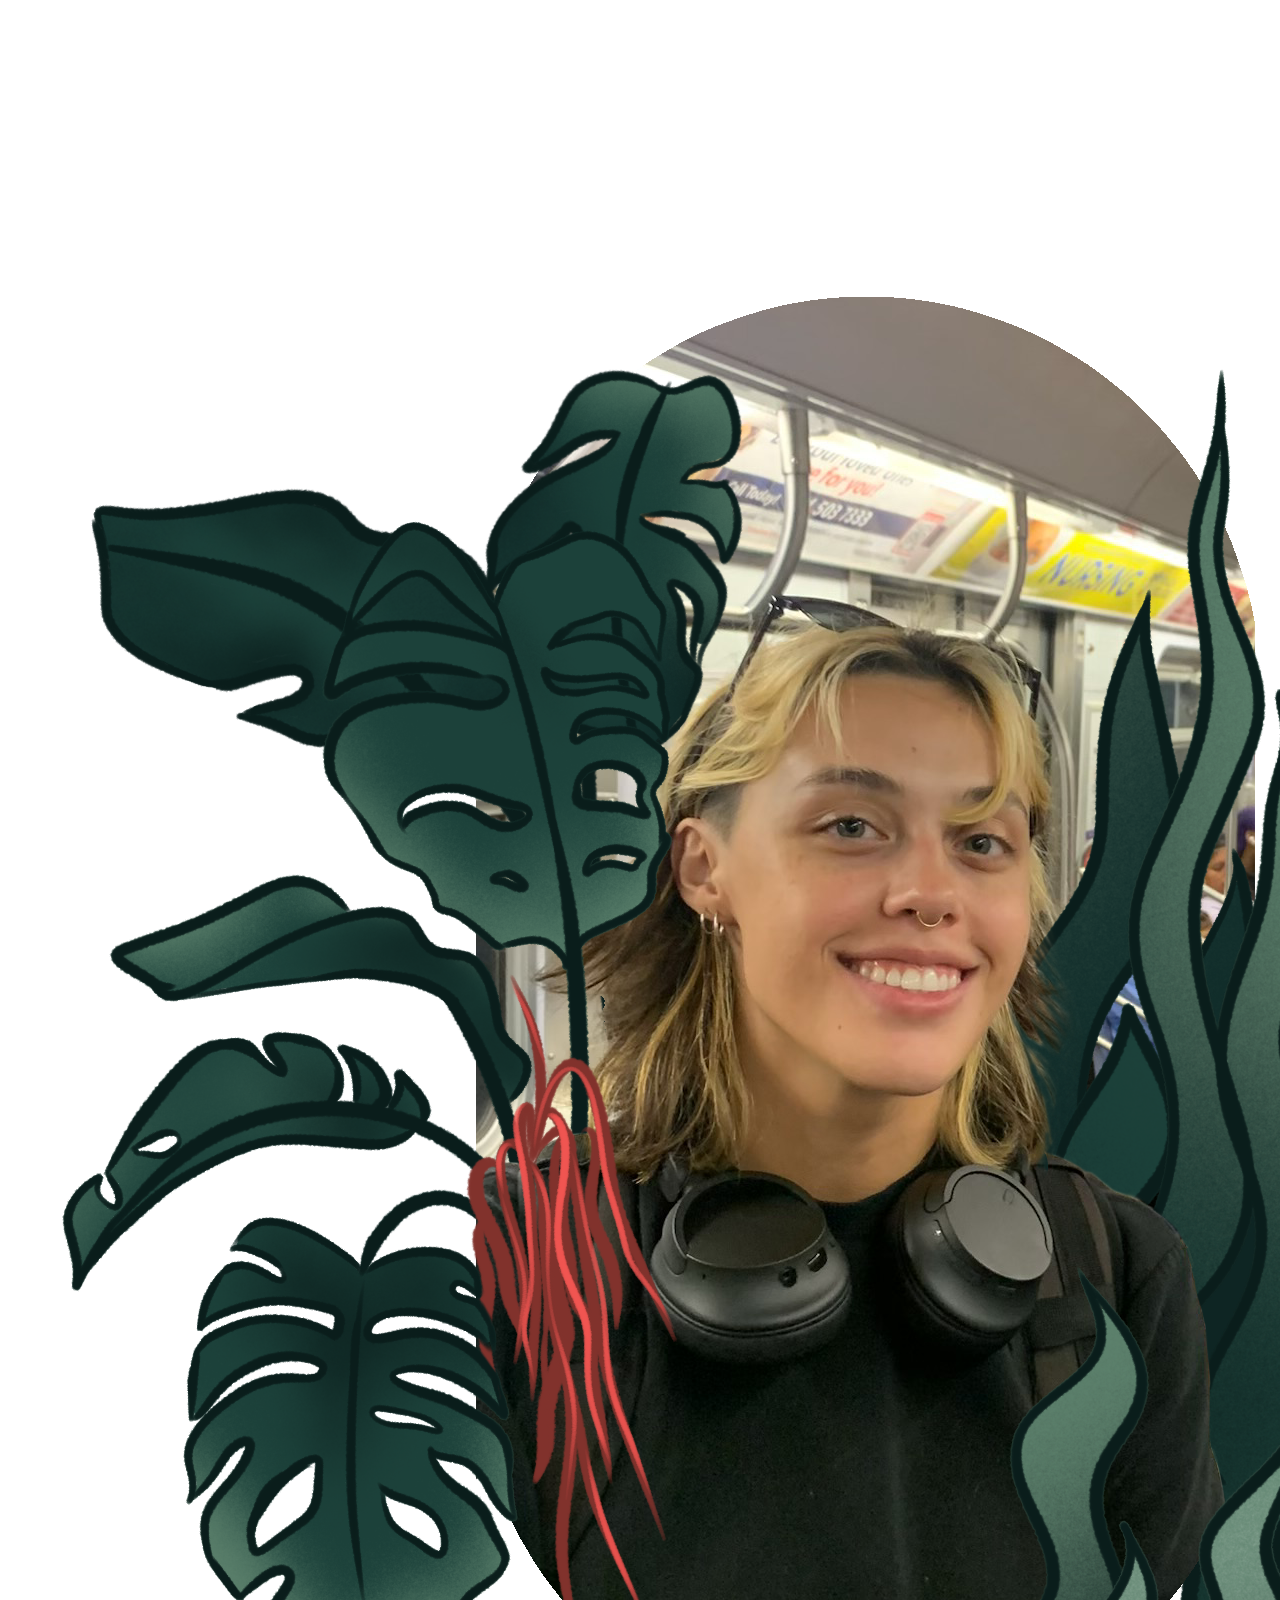
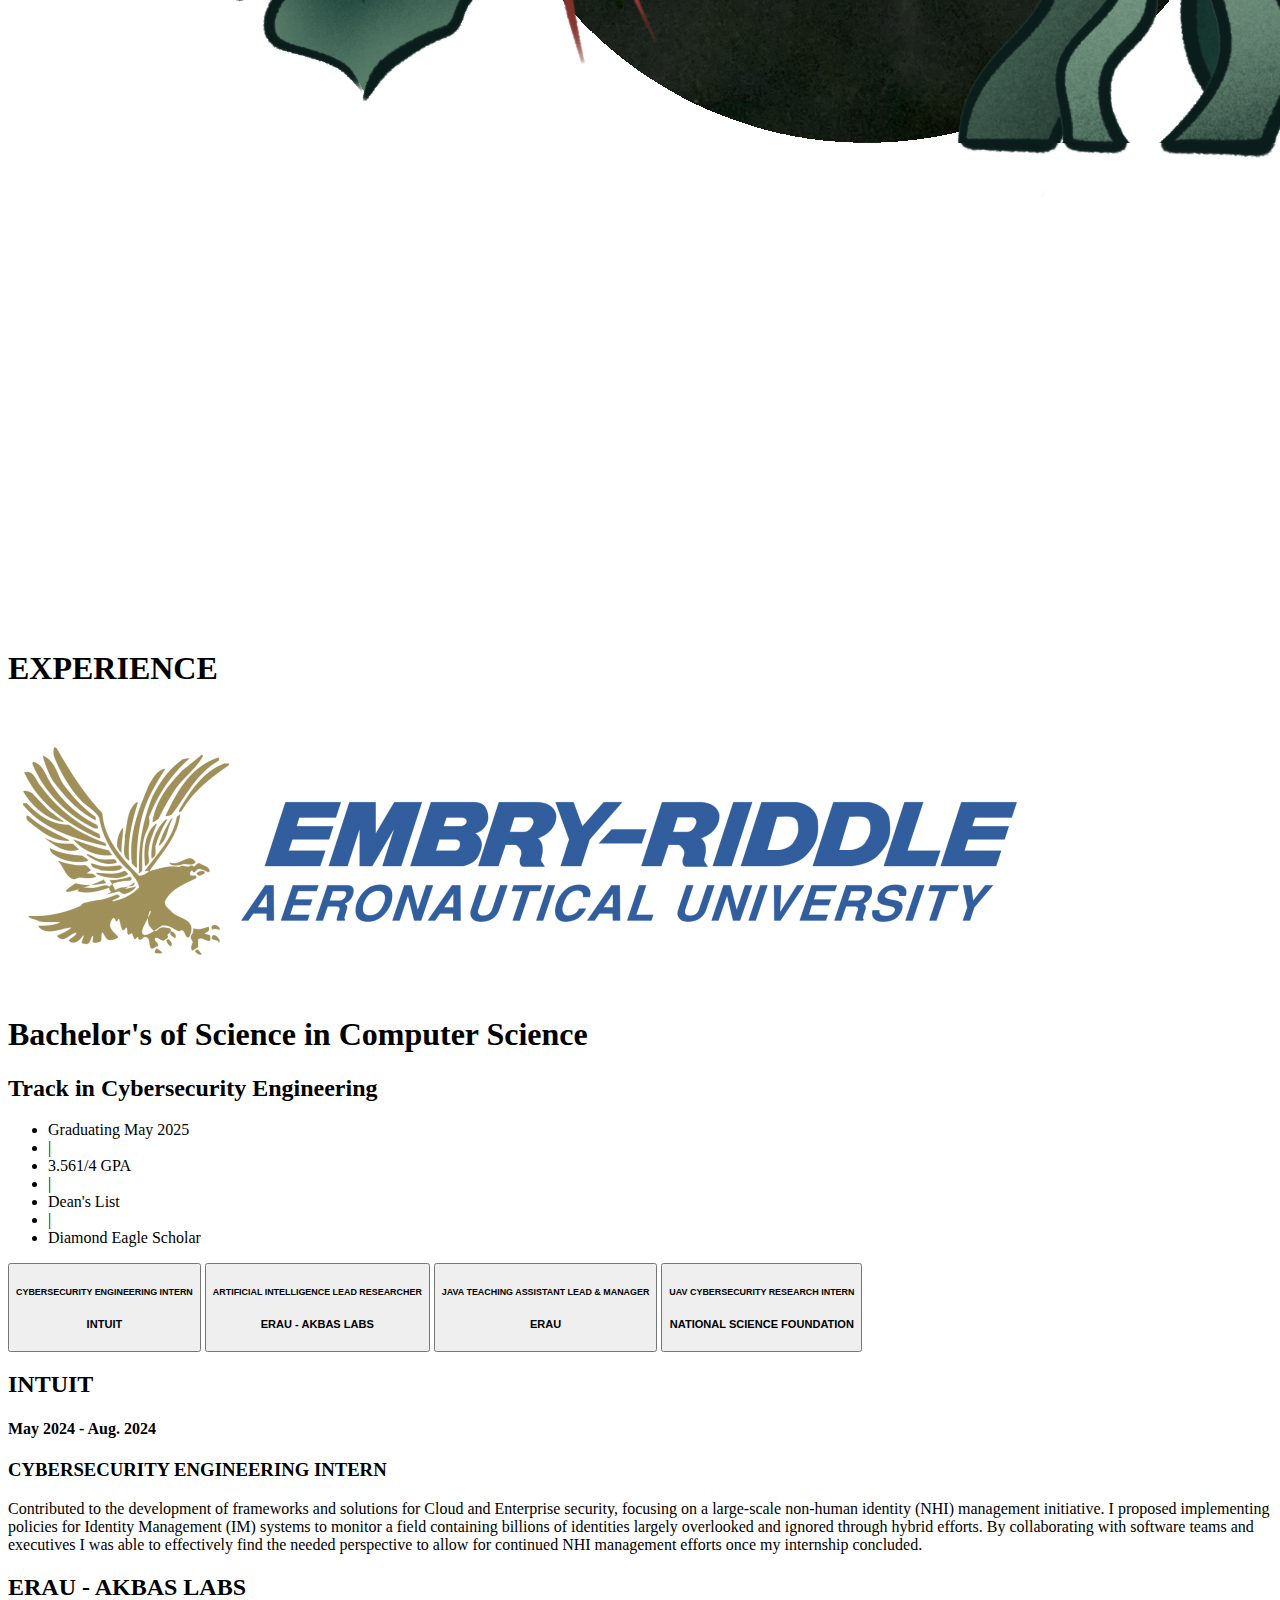
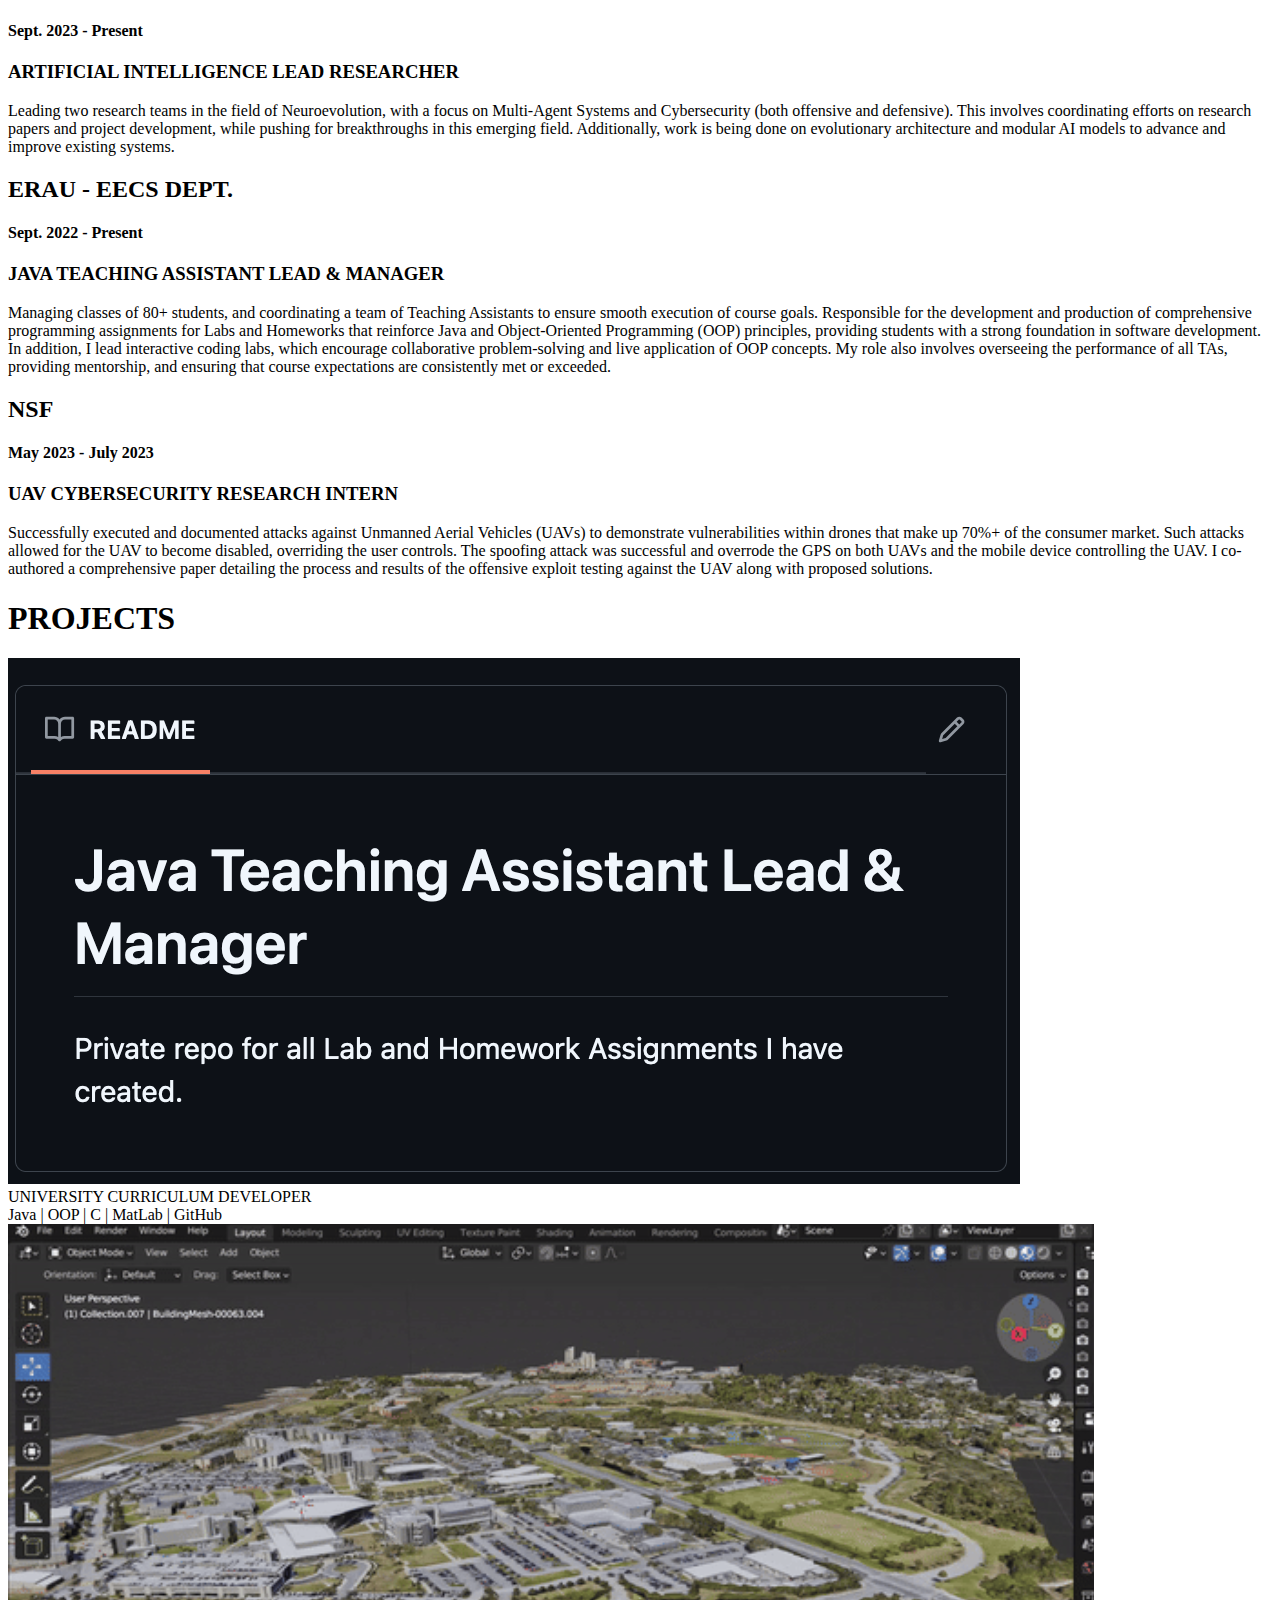
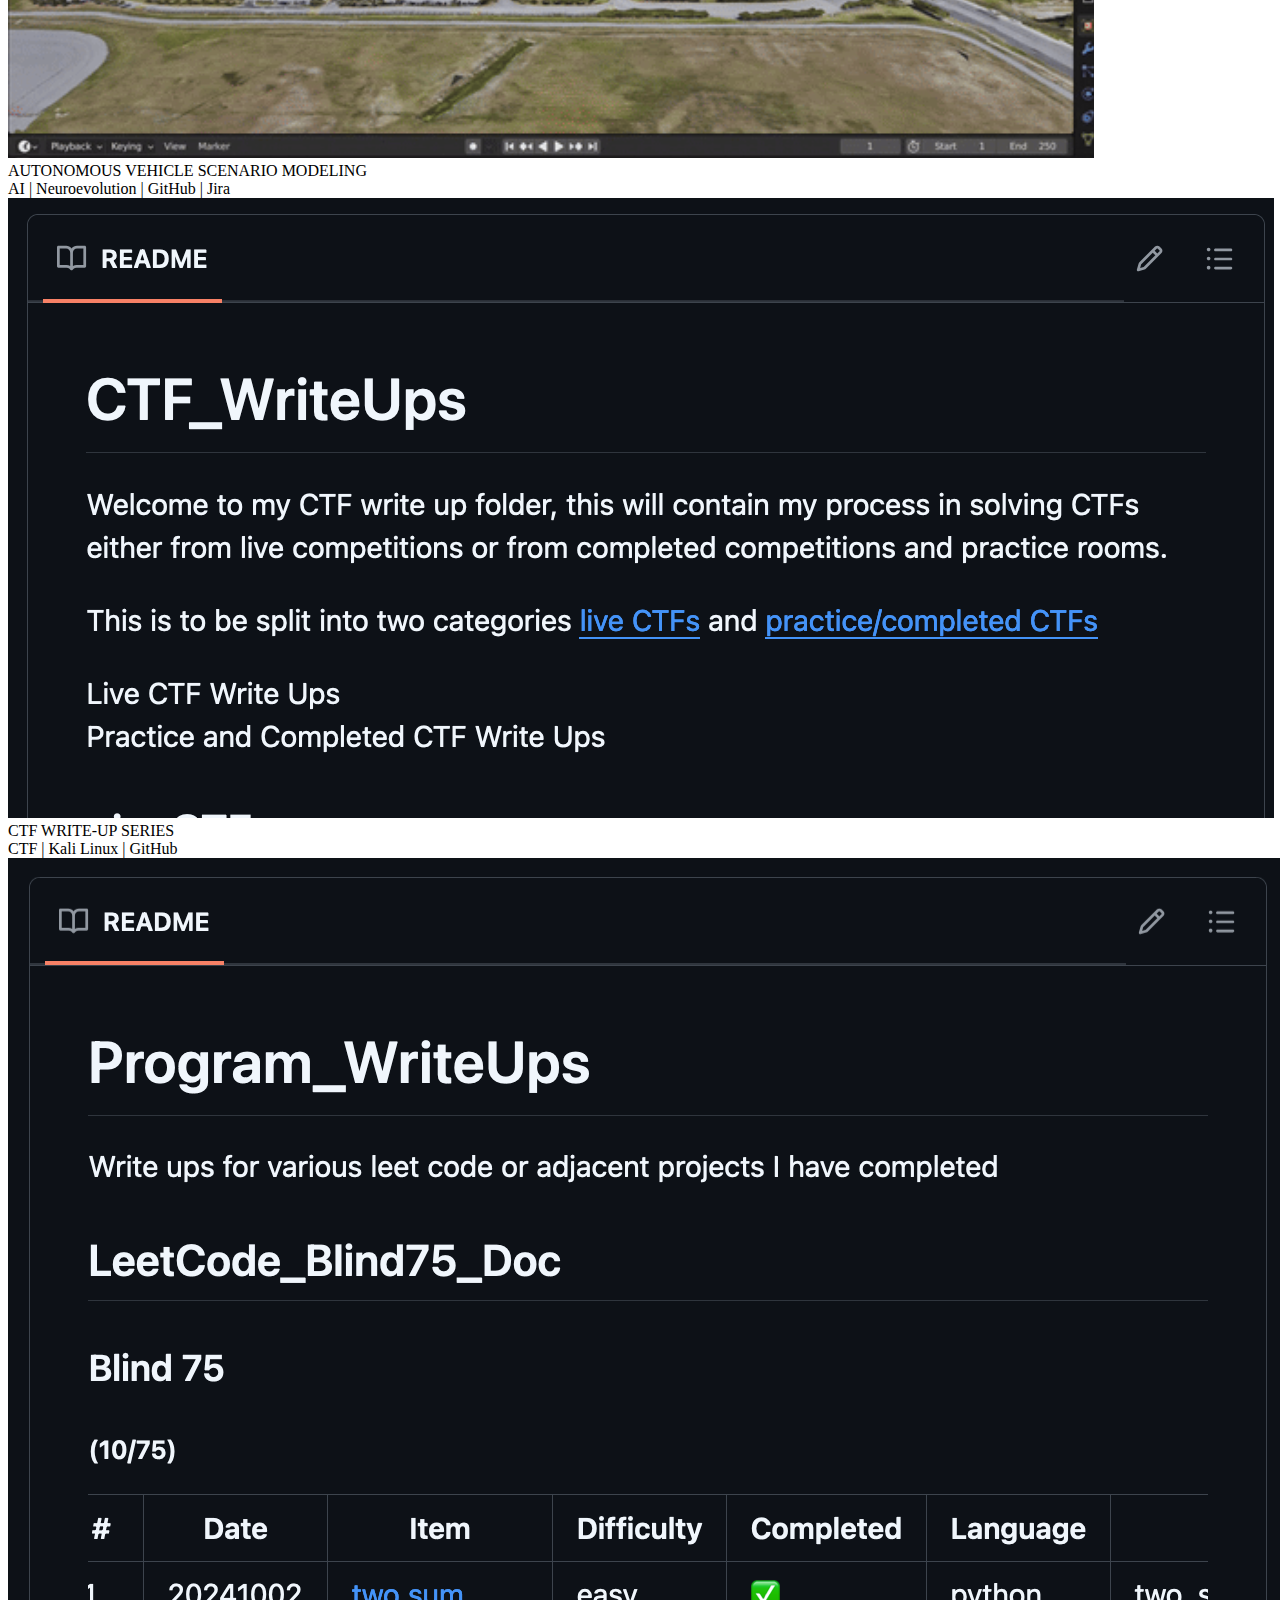
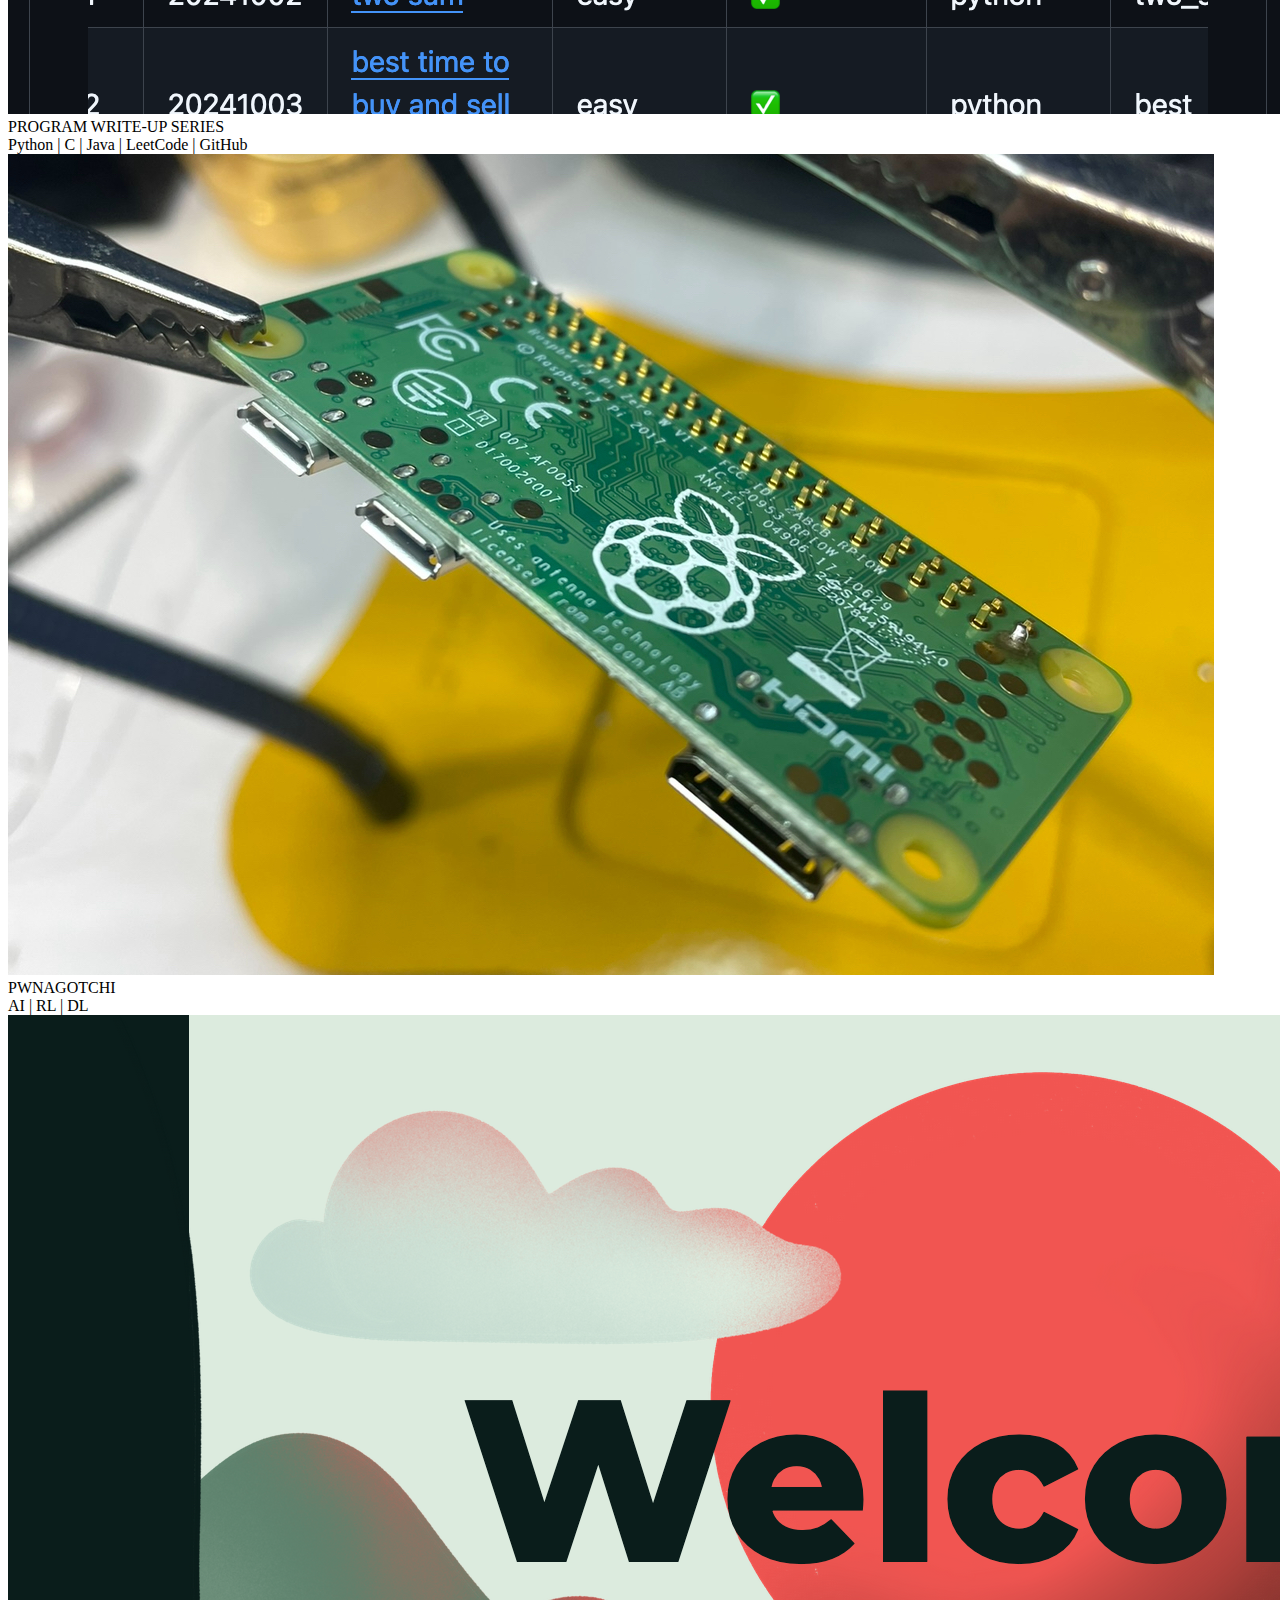
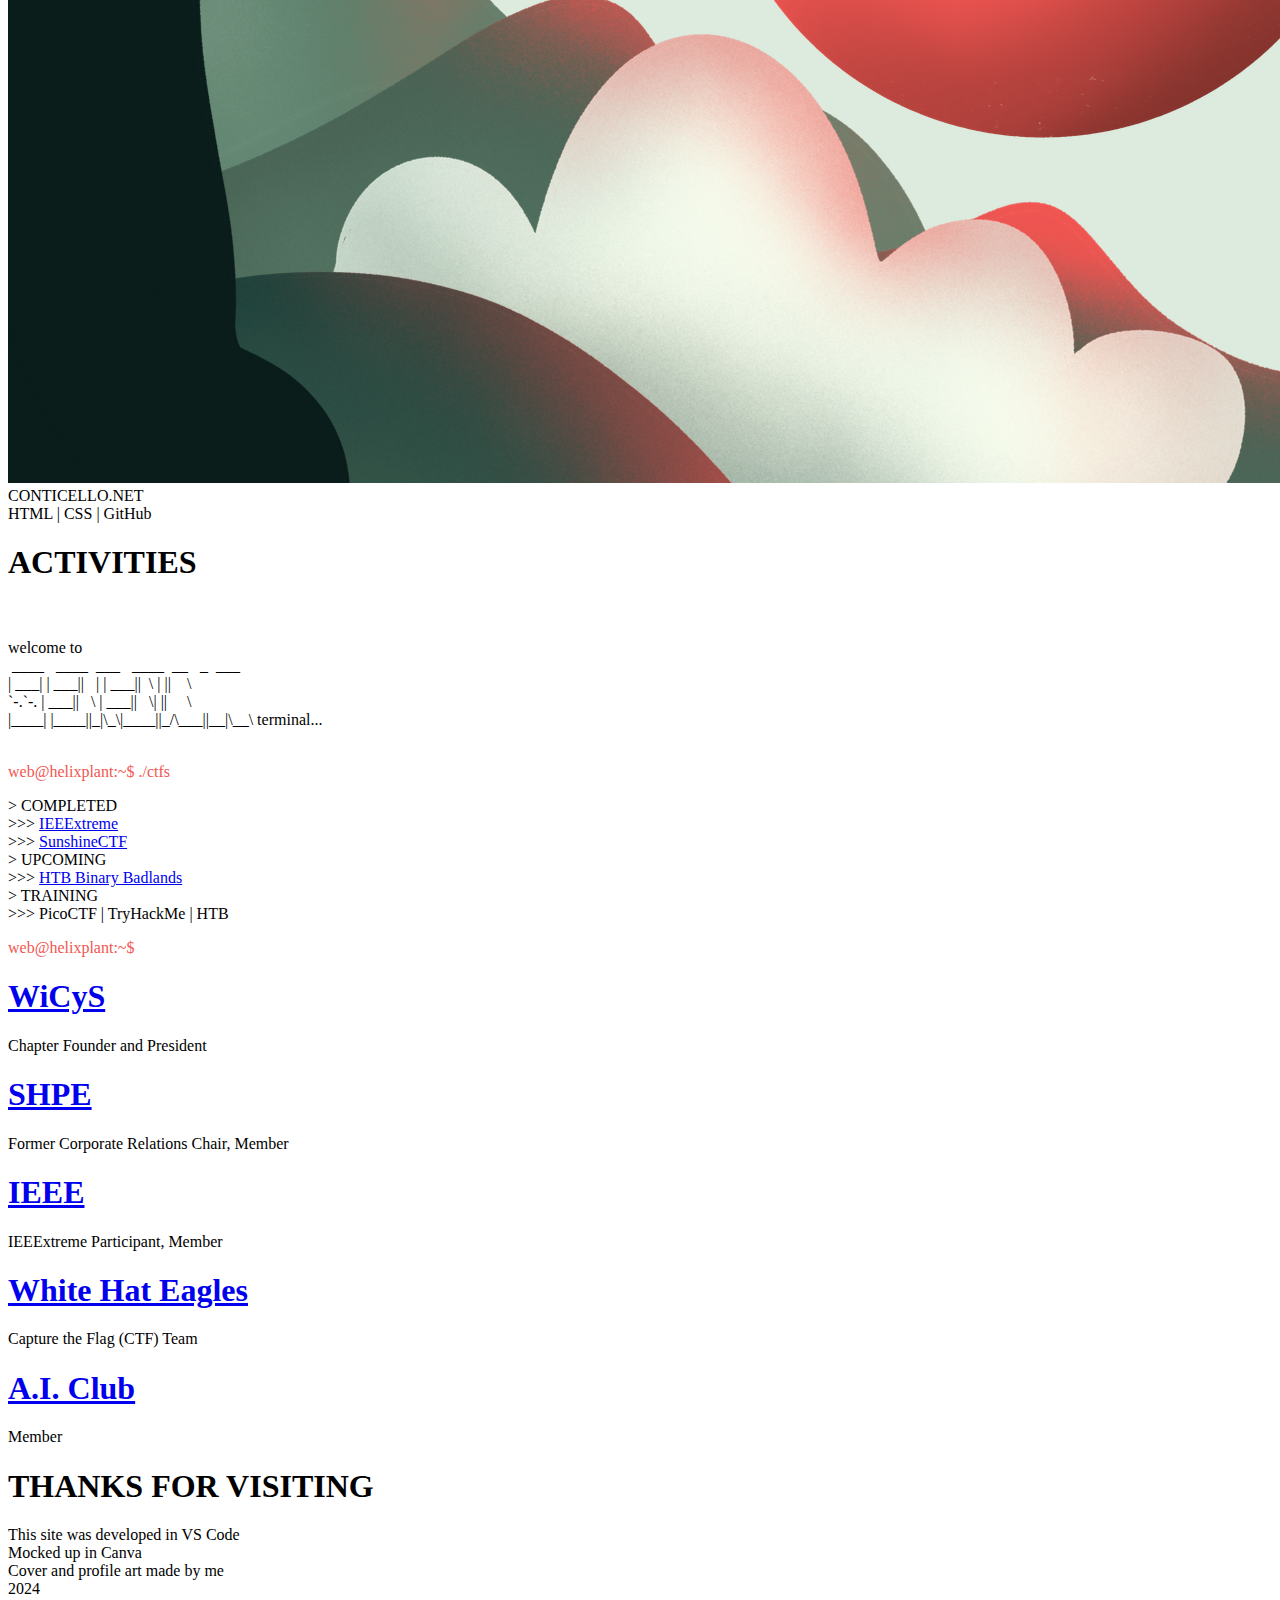
==== commit 3b97651b: "deleted old files - rename" ====
--- a/index.html
+++ b/index.html
@@ -1,421 +1,311 @@
+<!--
+Hello!!!
+
+Welcome to my website.
+
+This should be version 3.something :)
+
+
+.__           .__  .__                .__                 __    
+|  |__   ____ |  | |__|__  ___ ______ |  | _____    _____/  |_  
+|  |  \_/ __ \|  | |  \  \/  / \____ \|  | \__  \  /    \   __\ 
+|   Y  \  ___/|  |_|  |>    <  |  |_> >  |__/ __ \|   |  \  |   
+|___|  /\___  >____/__/__/\_ \ |   __/|____(____  /___|  /__|   
+     \/     \/              \/ |__|             \/     \/       
+
+
+-------REFERENCES-------
+PHOTOS:
+- ME :)
+
+ICONS:
+- GitHub Icon: https://www.flaticon.com/free-icon/github-logo_25231
+- LinkedIn Icon: https://iconscout.com/free-icon/linkedin-circle-1868976
+- Comment Block Icon: https://www.flaticon.com/free-icon/comment_1380338
+- ERAU Banner: https://freebiesupply.com/logos/embry-riddle-aeronautical-university-logo/
+
+-->
+
 <!DOCTYPE html>
 <html lang="en-US">
     <head>
         <meta charset="utf-8" />
         <meta name="viewport" content="width=device-width, initial-scale=1, maximum-scale=1">
         <meta name="author" content="Serena Conticello" />
-        <meta name="description" content="Computer Science and Cybersecurity student at Embry-Riddle Aeronautical University." />
-
-        <meta property="og:url" content="https://www.serena.contact" />
+        <meta name="description" content="Cybersecurity FIEND!" />
+
+        <meta property="og:url" content="https://www.conticello.net" />
         <meta property="og:type" content="website" />
         <meta property="og:title" content="Serena Conticello" />
 
         <link rel="icon" herf="favicon.jpeg" type="image/x-icon">
-        <link rel="stylesheet" type="text/css" href="styles.css">
+        <link rel="stylesheet" type="text/css" href="new_styles.css">
     </head>
 
     <body>
-        <header>
-                <nav id="head-nav">
-                    <ul id="nav" class="nav">
+        <section id="welcome">
+            <div class="banner">
+                <div class="bg bg-00"></div>
+                <div class="bg bg-0"></div>
+                <div class="bg bg-1"></div>
+                <div class="bg bg-2"></div>
+                <div class="bg bg-3"></div>
+                <div class="bg bg-4"></div>
+                <div class="bg bg-5"></div>
+                <div class="bg bg-6"></div>
+                <h1>Welcome</h1>
+            </div>
+        </section>
+
+        <section id="buffer-0"></section>
+            <div class="buffer">
+                <div class="bg buf-0"></div>
+            </div>
+        </section>
+
+
+        <section id="nav-cont">
+            <div class="nav-bar">
+                <nav>
+                    <ul class="nav-links">
                         <li><a href="#about-me">ABOUT ME</a></li>
-                        <li><a href="#skills">SKILLS</a></li>
                         <li><a href="#experience">EXPERIENCE</a></li>
                         <li><a href="#projects">PROJECTS</a></li>
                         <li><a href="#activities">ACTIVITIES</a></li>
                     </ul>
                 </nav>
+            </div>
+        </section>
+
+        <section id="all-them">
+        <section id="about-me">
+            <div class="about-me">
+                
+                <div class="about-text">
+                    <h1>Serena<br>Conticello</h1>
+                    <div class="icon-bar">
+                        <a href="https://github.com/helixplant" target="_blank" rel="noopener noreferrer"><img src="imgs/githubico.png"></a>
+                        <a href="https://www.linkedin.com/in/serena-co/" target="_blank" rel="noopener noreferrer"><img src="imgs/linkedinico.webp"></a>
+                        <abbr title="coming soon..."><img src="imgs/blogico.png"></abbr> <!-- no link yet -->
+                    </div>
+                    <div class="pink-box">
+                        SEEKING FULL-TIME EMPLOYMENT
+                    </div>
+                    <p>CYBERSECURITY | ARTIFICIAL INTELLIGENCE</p>
+                    <div class="email">
+                        EMAIL
+                    </div>
+                </div>
+
+                <div class="about-photo">
+                    <abbr title="me!"><img src="imgs/profile.png"></abbr>
+                </div>
+            </div>
+        </section>
+
+
+        <section id="experience">
+            <h1>EXPERIENCE</h1>
+            <div class="education">
+                <img src="imgs/eraubanner.png">
+                <div class="right-section">
+                    <h1>Bachelor's of Science in Computer Science</h1>
+                    <h2>Track in Cybersecurity Engineering</h2>
+                </div>
+                <ul>
+                    <li>Graduating May 2025</li>
+                    <li>|</li>
+                    <li>3.561/4 GPA</li>
+                    <li>|</li>
+                    <li>Dean's List</li>
+                    <li>|</li>
+                    <li>Diamond Eagle Scholar</li>
+                </ul>
+            </div>
+
+            <div class="exp-cont">
+                <!-- Left section with buttons -->
+                <div class="left-section">
+                    <button onclick="displayContent('exp1')" class="active"><h6>CYBERSECURITY ENGINEERING INTERN</h6><h5>INTUIT</h5></button>
+                    <button onclick="displayContent('exp2')"><h6>ARTIFICIAL INTELLIGENCE LEAD RESEARCHER</h6><h5>ERAU - AKBAS LABS</h5></button>
+                    <button onclick="displayContent('exp3')"><h6>JAVA TEACHING ASSISTANT LEAD & MANAGER</h6><h5>ERAU</h5></button>
+                    <button onclick="displayContent('exp4')"><h6>UAV CYBERSECURITY RESEARCH INTERN</h6><h5>NATIONAL SCIENCE FOUNDATION</h5></button>
+                </div>
+
+                <!-- Right section with hidden content divs -->
+                <div class="right-section">
+                    <div id="exp1" class="content">
+                        <h2>INTUIT</h2>
+                        <h4>May 2024 - Aug. 2024</h4>
+                        <h3>CYBERSECURITY ENGINEERING INTERN</h3>
+                        <p>Contributed to the development of frameworks and solutions for Cloud and Enterprise security, 
+                            focusing on a large-scale non-human identity (NHI) management initiative. I proposed 
+                            implementing policies for Identity Management (IM) systems to monitor a field containing 
+                            billions of identities largely overlooked and ignored through hybrid efforts. By collaborating 
+                            with software teams and executives I was able to effectively find the needed perspective to 
+                            allow for continued NHI management efforts once my internship concluded.</p>
+                    </div>
+
+                    <div id="exp2" class="content hidden">
+                        <h2>ERAU - AKBAS LABS</h2>
+                        <h4>Sept. 2023 - Present</h4>
+                        <h3>ARTIFICIAL INTELLIGENCE LEAD RESEARCHER</h3>
+                        <p>Leading two research teams in the field of Neuroevolution, with a focus on 
+                            Multi-Agent Systems and Cybersecurity (both offensive and defensive). This 
+                            involves coordinating efforts on research papers and project development, while 
+                            pushing for breakthroughs in this emerging field. Additionally, work is being 
+                            done on evolutionary architecture and modular AI models to advance and improve 
+                            existing systems.</p>
+                    </div>
+
+                    <div id="exp3" class="content hidden">
+                    <h2>ERAU - EECS DEPT.</h2>
+                        <h4>Sept. 2022 - Present</h4>
+                        <h3>JAVA TEACHING ASSISTANT LEAD & MANAGER</h3>
+                        <p>Managing classes of 80+ students, and coordinating a team of Teaching Assistants 
+                            to ensure smooth execution of course goals. Responsible for the development and 
+                            production of comprehensive programming assignments for Labs and Homeworks that 
+                            reinforce Java and Object-Oriented Programming (OOP) principles, providing 
+                            students with a strong foundation in software development. In addition, I lead 
+                            interactive coding labs, which encourage collaborative problem-solving and live 
+                            application of OOP concepts. My role also involves overseeing the performance of 
+                            all TAs, providing mentorship, and ensuring that course expectations are 
+                            consistently met or exceeded.</p>
+                    </div>
+
+                    <div id="exp4" class="content hidden">
+                        <h2>NSF</h2>
+                        <h4>May 2023 - July 2023</h4>
+                        <h3>UAV CYBERSECURITY RESEARCH INTERN</h3>
+                        <p>Successfully executed and documented attacks against Unmanned Aerial Vehicles 
+                            (UAVs) to demonstrate vulnerabilities within drones that make up 70%+ of the 
+                            consumer market. Such attacks allowed for the UAV to become disabled, overriding 
+                            the user controls. The spoofing attack was successful and overrode the GPS on 
+                            both UAVs and the mobile device controlling the UAV. I co-authored a comprehensive 
+                            paper detailing the process and results of the offensive exploit testing against 
+                            the UAV along with proposed solutions.</p>
+                    </div>
+                </div>
+            </div>
+        </section>
             
-        </header>
-
-        <section id="about-me">
-            <div class="head">
-                <h1>ABOUT ME</h1>
-            </div>
-            <div class="self-stuff">
-                <div class="intro">
-                    
-                    <h2>Serena Conticello</h2>
-                    <a href="https://github.com/helixplant" target="_blank" rel="noopener noreferrer">
-                        <img src="imgs/github-mark-white.png" id="spec">
-                    </a>
-                    <a href="https://www.linkedin.com/in/serena-co/" target="_blank" rel="noopener noreferrer">
-                        <img src="imgs/LI-In-Bug.png" id="spec">
-                    </a>
-                </div>
-                <div class="objective">
-                    <h4>Objective</h4>
-                    <p>I am determined to make waves in the Cybersecurity domain by doing what I love.</p>
-                </div>
-            </div>
-            <div class="education">
-                <div class="edu-split1">
-                    <h5>Embry-Riddle Aeronautical University</h5>
-                    <h4>Fall 2021 - Spring 2025</h4>
-                    <h4>Dean's List and Honor Roll Recpient</h4>
-                    <h4>Diamond Eagle Scholar</h4>
-                </div>
-
-                <div class="edu-split2">
-                    <h5>Bachelor's of Science - Computer Science</h5>
-                    <h3>Concentration in Cybersecurity Engineering</h3>
-                    <h3>GPA: 3.561/4</h3>
-                    <h4>Relavent Courses:</h4>
-                        <p>
-                            <span class="dots">...</span><span class="more hide">
-                            Software Security Assessment, Info & Computer Security, Computer Networks, Applied Cryptography, Network Security, Cybercrime and Law, Data Structures and Algorithms, Operating Systems, Computer Architecture, Object-Oriented Programming, Microprocessor Systems, Foundations of Information Security, Software Engineering Practices
-                        </span></p>
-                        <button onclick="readMore(this)"">Read More</button>
-                </div>
-                <div class="edu-split3">
-                    
-                </div>
-            </div>
-        </section>
-
-
-        <section id="skills">
-            <div class="head">
-                <h1>SKILLS</h1> 
-             </div>
-             <div class="skills-wrap">
-                <div class="skill-cat">
-                    <h2>Languages</h2>
+        <section id="projects">
+            <h1>PROJECTS</h1>
+
+            <div class="proj-item-cont">
+
+                <div class="proj-item">
+                    <abbr title="please contact for more information"><div class="proj-img"><img src="imgs/UNIThumbnail.png"></div></abbr>
+                    <div class="proj-name">UNIVERSITY CURRICULUM DEVELOPER</div>
+                    <div class="proj-skills">Java | OOP | C | MatLab | GitHub</div>
+                </div>
+
+                <div class="proj-item">
+                    <div class="proj-img"><a href="https://github.com/HKRamsden/ERAUPolyVerif" target="_blank" rel="noopener noreferrer"><img src="imgs/AutoThumbnail.png"></a></div>
+                    <div class="proj-name">AUTONOMOUS VEHICLE SCENARIO MODELING</div>
+                    <div class="proj-skills">AI | Neuroevolution | GitHub | Jira</div>
+                </div>
+
+                <div class="proj-item">
+                    <div class="proj-img"><a href="https://github.com/helixplant/CTF_WriteUps" target="_blank" rel="noopener noreferrer"><img src="imgs/CTFThumbnail.png"></a></div>
+                    <div class="proj-name">CTF WRITE-UP SERIES</div>
+                    <div class="proj-skills">CTF | Kali Linux | GitHub</div>
+                </div>
+
+                <div class="proj-item">
+                    <div class="proj-img"><a href="https://github.com/helixplant/Program_WriteUps" target="_blank" rel="noopener noreferrer"><img src="imgs/ProThumbnail.png"></a></div>
+                    <div class="proj-name">PROGRAM WRITE-UP SERIES</div>
+                    <div class="proj-skills">Python | C | Java | LeetCode | GitHub</div>
+                </div>
+
+                <div class="proj-item">
+                    <div class="proj-img"><img src="imgs/PWNThumbnail.jpeg"></div>
+                    <div class="proj-name">PWNAGOTCHI</div>
+                    <div class="proj-skills">AI | RL | DL</div>
+                </div>
+
+                <div class="proj-item">
+                    <div class="proj-img"><a href="https://github.com/helixplant/conticello.net" target="_blank" rel="noopener noreferrer"><img src="imgs/WebThumbnail.png"></a></div>
+                    <div class="proj-name">CONTICELLO.NET</div>
+                    <div class="proj-skills">HTML | CSS | GitHub</div>
+                </div>
+
+                <!--
+                <div class="proj-item">
+                    <div class="proj-img"></div>
+                    <div class="proj-name">PROJECT</div>
+                    <div class="proj-skills">HTML | CSS</div>
+                </div>
+                -->
+            </div>
+        </section>
+
+        <section id="activities">
+            <h1>ACTIVITIES</h1>
+            <div class="browser">
+                <div class="heading">
+                    <div class="cir"></div>
+                </div>
+                <p>    <br><br>
+                    welcome to<br>                                            
+                    &nbsp;____&nbsp;&nbsp;&nbsp;____&nbsp;&nbsp;___&nbsp;&nbsp;&nbsp;____&nbsp;&nbsp;__&nbsp;&nbsp;&nbsp;_&nbsp;&nbsp;___    <br>
+                       |   ___|   | ___||&nbsp;&nbsp;&nbsp;|  |   ___||&nbsp;&nbsp;\ |&nbsp;||&nbsp;&nbsp;&nbsp;&nbsp;\   <br>
+                        `-.`-.    |  ___||&nbsp;&nbsp;&nbsp;\  |   ___||&nbsp;&nbsp;&nbsp;\|&nbsp;||&nbsp;&nbsp;&nbsp;&nbsp;&nbsp;\  <br>
+                       |____| |____||_|\_\|____||_/\___||__|\__\ terminal...<br>
+                       <br>
+                    </p>
+                    <p style="color:#f15551">web@helixplant:~$ ./ctfs</p>
                     <p>
-                        - Java/JavaFX</br>
-                        - C/C++</br>
-                        - Python</br>
-                        - HTML/CSS</br>
-                        - JavaScript</br>
-                        - Bash Shell Script</br>
-                        - SQL</br>
-                        - Arm Cortex-M/Assembly</br>
-                        - Verilog</br>
-                        - LaTeX</br>
-                    </p>
-                </div>
-                <div class="skill-cat">
-                    <h2>Cybersecurity</h2>
-                    <p>
-                        - Wiz</br>
-                        - Wireshark</br>
-                        - Burp Suite</br>
-                        - Ghidra</br>
-                        - Metasploit</br>
-                        - NIST Framework</br>
-                        - Kali</br>
-                        - Try Hack Me</br>
-                        - PicoCTF</br>
-                        - Hack the Box</br>
-                        - Capture the Flag (CTF) Events</br>
-                    </p>
-                </div>
-                <div class="skill-cat">
-                    <h2>Systems</h2>
-                    <p>
-                        - Linux</br>
-                        - Windows</br>
-                        - Mac OS</br>
-                        - AWS</br>
-                        - Google Cloud</br>
-                        - Azure</br>
-                        - Network Protocols TCP/IP, FTP, SSH</br>
-                        - Software Defined Radio</br>
-                        - RF</br>
-                    </p>
-                </div>
-                <div class="skill-cat">
-                    <h2>Software and Tools</h2>
-                    <p>
-                        - Agile/Scrum Methodology</br>
-                        - Secure SDLC</br>
-                        - Oracle VirtualBox</br>
-                        - Microsoft Office</br>
-                        - Eclipse/VS Code/Pycharm</br>
-                        - Software Defined Radios & Radio Frequency Attacks</br>
-                        - Git & GitHub</br>
-                    </p>
-                </div>
-
-             </div>
+                    > COMPLETED<br>
+                    >>> <a href="https://ieeextreme.org/" target="_blank" rel="noopener noreferrer">IEEExtreme</a><br>
+                    >>> <a href="https://sunshinectf.org/" target="_blank" rel="noopener noreferrer">SunshineCTF</a><br>
+                    > UPCOMING<br>
+                    >>> <a href="https://www.hackthebox.com/universities/university-ctf-2024#overview" target="_blank" rel="noopener noreferrer">HTB Binary Badlands</a><br>
+                    > TRAINING<br>
+                    >>> PicoCTF | TryHackMe | HTB<br>
+                </p>
+                <p style="color:#f15551">web@helixplant:~$ </p>
+            </div>
             
-        </section>
-
-
-        <section id="experience">
-            <div class="head">
-               <h1>EXPERIENCE</h1> 
-            </div>
-            <div class="timeline">
-
-                <div class="timeline-section">
-                    <div class="timeline-ico">
-                        <img src="imgs/png4.png" alt="intuit logo">
-                    </div>
-
-                    <div class="timeline-info">
-                        <h2>Cybersecurity Architect Intern</h2>
-                        <h4>May. 2024 - Present</h4>
-                    </div>
-
-                    <div class="timeline-details">
-                        <h3><a href="https://www.intuit.com/" target="_blank" rel="noopener noreferrer">Intuit</a></h3>
-                        <p>
-                            Performing Enterprise and Cloud Security for a Fortune 500 company through Identity Management. Leading research on Non-Human Identity Management solutions based on market findings and vendor assessment.
-                        </p>
-                    </div>
-                </div> <!--END OF JOB 0-->
-
-                <div class="timeline-section">
-                    <div class="timeline-ico">
-                        <img src="imgs/png0.png" alt="academic icon">
-                    </div>
-
-                    <div class="timeline-info">
-                        <h2>Head Java Teaching Assistant</h2>
-                        <h4>Sept. 2022 - Present</h4>
-                    </div>
-
-                    <div class="timeline-details">
-                        <h3><a href="https://daytonabeach.erau.edu/college-engineering/electrical-engineering-computer-science" target="_blank" rel="noopener noreferrer">Embry-Riddle Aeronautical University</a></h3>
-                        <p>
-                            In charge of coordinating between the Professor and other Teacher Assistants.</br>
-                            Created curriculum material in the form of assignments and quizzes, distributed and graded for classes of 90+ students.
-                        </p>
-                    </div>
-                </div> <!--END OF JOB 1-->
-
-                <div class="timeline-section">
-                    <div class="timeline-ico">
-                        <img src="imgs/png1.png" alt="magnifying glass icon">
-                    </div>
-
-                    <div class="timeline-info">
-                        <h2>Artifical Intelligence Research Lead</h2>
-                        <h4>Sept. 2023 - Present</h4>
-                    </div>
-
-                    <div class="timeline-details">
-                        <h3><a href="https://sites.google.com/site/miakbas/researc/team" target="_blank" rel="noopener noreferrer">Embry-Riddle Aeronautical University</a></h3>
-                        <p>
-                            Leading two teams to discover the application of evolutionary neural networks and architecture in both Cybersecurity and Multi-Agent Systems.
-                        </p>
-                    </div>
-                </div> <!--END OF JOB 2-->
-
-
-                <div class="timeline-section">
-                    <div class="timeline-ico">
-                        <img src="imgs/png2.png" alt="drone icon">
-                    </div>
-
-                    <div class="timeline-info">
-                        <h2>Cybersecurity of Unmanned Aerial Vehicles Intern</h2>
-                        <h4>May 2023 - July 2023</h4>
-                    </div>
-
-                    <div class="timeline-details">
-                        <h3><a href="https://www.nsf.gov/awardsearch/showAward?AWD_ID=2244515" target="_blank" rel="noopener noreferrer">National Science Foundation (NSF)</a></h3>
-                        <p>
-                            Executed successful attacks against Unmanned Aerial Vehicles, immobilizing them through GPS spoofing using a SDR. 
-                        </p>
-                    </div>
-                </div> <!--END OF JOB 3-->
-
-
-                <div class="timeline-section">
-                    <div class="timeline-ico">
-                        <img src="imgs/png3.png" alt="person icon">
-                    </div>
-
-                    <div class="timeline-info">
-                        <h2>Sales Associate</h2>
-                        <h4>Mar. 2023 - June 2023</h4>
-                    </div>
-
-                    <div class="timeline-details">
-                        <h3>Tommy Bahama</h3>
-                        <p>
-                            As a sales associate I worked in a fast-paced retail environment where I provided exceptional customer service. It's always paradise.
-                        </p>
-                    </div>
-                </div> <!--END OF JOB 4-->
-                
-            </div>
-            
-        </section>
-
-
-        <section id="projects">
-            <div class="head">
-                <h1>PROJECTS</h1> 
-             </div>
-
-             <div class="projects-wrap">
-                <div class="project">
-                    <div class="info">
-                        <h2>University Coding Assignments</h2>
-                        <h3>Embry-Riddle Aeronautical University</h3>
-                        <h4>Spet 2023 – Present</h4>
-                    </div>
-                    <div class="detail">
-                        <p>
-                            Created homeworks used for over 200+ students that go over fundemental Object Oriented Programming principles utilizing Java, C, and Matlab.
-                        </p>
-                    </div>
-                </div>
-
-                <div class="project">
-                    <div class="info">
-                        <h2>UAV GPS Spoofing Cybersecurity Research </h2>
-                        <h3>National Science Foundation </h3>
-                        <h4>May 2023 – July 2023 </h4>
-                    </div>
-                    <div class="detail">
-                        <p>
-                            Utilizing a SDR, open-source software, and a Linux system, I perfomed successful offensive attacks against UAVs. This research demonstrated easy to target vulnerabilities in current UAVs and how these spoofing attacks can cause future harm.
-                        </p>
-                    </div>
-                </div>
-
-                <div class="project">
-                    <div class="info">
-                        <h2>Pwnagotchi-Artificial Intelligence Cybersecurity Project</h2>
-                        <h4>July 2023 - Present</h4>
-                    </div>
-                    <div class="detail">
-                        <p>
-                            Using a Raspberry Pi with WiFi and a visual hat, a reinforcement learning AI accesses WiFi and attempts to crack handshakes through offensive attacks or passive sniffing. 
-                        </p>
-                    </div>
-                </div>
-
-                <div class="project">
-                    <div class="info">
-                        <h2>Website Development</h2>
-                        <h4>July 2023 – Present </h4>
-                    </div>
-                    <div class="detail">
-                        <p>
-                            This website showcases information about myself including my education, experience, and projects I have done. I wrote all of the code from scratch and designed it to be optimal for my information. It is a static site written in HTML, CSS, and JavaScript. 
-                        </p>
-                    </div>
-                </div>
-
-                <div class="project">
-                    <div class="info">
-                        <h2>Microprocessor Control Board – Multifunctional Device Controller</h2>
-                        <h4>Jan. 2023 – May 2023</h4>
-                    </div>
-                    <div class="detail">
-                        <p>
-                            I soldered and assembled a microprocessor onto a custom control board. This board served as the foundation for a versatile I/O device. I soldered buttons and joysticks onto the board, where it acted as a functional game controller, I/O device, and even a computer mouse. To integrate the physical components into functining controllers, I wrote a series of programs in both assembly and C code that allow the robot to traverse different boundaries. 
-                        </p>
-                    </div>
-                </div>
-
-                <div class="project">
-                    <div class="info">
-                        <h2>Bumblebee Autonomous Robot</h2>
-                        <h4>Sept. 2021 – Dec. 2021 </h4>
-                    </div>
-                    <div class="detail">
-                        <p>
-                            Bumblebee is an autonomous robot equipped with a controller board that connects the ultrasonic sensor, color sensors, battery unit, and servo wheels together. I designed and constructed a custom body to house all the equipment required to operate the robot. The controller unit consisted of an Arduino Uno board that could store and communicate the necessary code required for it to be autonomous. I designed C code that the robot utilized to navigate an environment efficiently and quickly with boundaries, both 2D and 3D.  
-                        </p>
-                    </div>
-                </div>
-             </div>
-        </section>
-
-
-        <section id="activities">
-            <div class="head">
-                <h1>ACTIVITIES</h1> 
-             </div>
-
-             <div class="activities-wrap">
-                <div class="activity">
-                    <div class="logo">
-                        <a href="https://www.ieee.org/" target="_blank" rel="noopener noreferrer"><img src="imgs/ieeelogo.png" alt="IEEE"></a>
-                    </div>
-                    <div class="desc">
-                        <h2>Institute of Electrical and Electronics Engineers (IEEE) </h2>
-                        <h3>Oct. 2023 – Present </h3>
-                        <p>
-
-                            IEEE's core purpose is to foster technological innovation and excellence for the benefit of humanity. </br>
-                            Participated in <a href="https://ieeextreme.org/" target="_blank" rel="noopener noreferrer">IEEExtreme</a> </br>
-                        </p>
-                    </div>
-                </div>
-
-                <div class="activity">
-                    <div class="logo">
-                        <a href="https://shpe.org/" target="_blank" rel="noopener noreferrer"><img src="imgs/shpelogo.webp" alt="SHPE"></a>
-                    </div>
-                    <div class="desc">
-                        <h2>Society of Hispanic Professional Engineers (SHPE) </h2>
-                        <h3>Sept. 2022 – Present </h3>
-                        <p>Corporate Relations Chair (2023) <br>
-                        The Society of Hispanic Professional Engineers (SHPE) is a professional organization designed to provide professional development and growth for its members.
-                    </p>
-                    </div>
-                </div>
-
-                <div class="activity">
-                    <div class="logo">
-                        <a href="https://www.wicys.org/" target="_blank" rel="noopener noreferrer"><img src="imgs/wincyblogo.png" alt="WiCyS"></a>
-                    </div>
-                    <div class="desc">
-                        <h2>Women In Cybersecurity</h2>
-                        <h3>Sept. 2023 – Present </h3>
-                        <p>
-                            Organization dedicated to providing opportunities for women in the cybersecurity field.
-                        </p>
-                    </div>
-                </div>
-
-                <div class="activity">
-                    <div class="logo">
-                        <img src="imgs/ailogo.png" alt="AI">
-                    </div>
-                    <div class="desc">
-                        <h2>Artificial Intelligence Club</h2>
-                        <h3>Sept. 2023 – Present </h3>
-                        <p>
-                            Campus club that focuses on the learning and implementation of Artificial Intelligence.  
-                        </p>
-                    </div>
-                </div>
-
-                <div class="activity">
-                    <div class="logo">
-                        <a href="https://swe.org/" target="_blank" rel="noopener noreferrer"><img src="imgs/swelogo.webp" alt="SWE"></a>
-                    </div>
-                    <div class="desc">
-                        <h2>Society of Women Engineers (SWE)</h2>
-                        <h3>Sept. 2021 – Present </h3>
-                        <p>
-                            The Society of Women Engineers is a professional organization supporting women in engineering and technology. It offers networking, mentorship, and advocacy to advance gender diversity in STEM fields. 
-                        </p>
-                    </div>
-                </div>
-
-                <div class="activity">
-                    <div class="logo">
-                        <img src="imgs/muaythailogo.png" alt="Muay Thai">
-                    </div>
-                    <div class="desc">
-                        <h2>Muay Thai</h2>
-                        <h3>Sept. 2022 – Present </h3>
-                        <p>Combative martial art also known as "Thai Boxing"</p>
-                    </div>
-                </div>
-
-             </div>
-        </section>
-
-    </body>
-    <script src="script.js"></script>
-</html>+            <div class="club-cont">
+                <div class="club">
+                    <a href="https://www.wicys.org/" target="_blank" rel="noopener noreferrer"><h1>WiCyS</h1></a>
+                    <p>Chapter Founder and President</p>
+                </div>
+
+                <div class="club">
+                    <a href="https://shpe.org/" target="_blank" rel="noopener noreferrer"><h1>SHPE</h1></a>
+                    <p>Former Corporate Relations Chair, Member</p>
+                </div>
+
+                <div class="club">
+                    <a href="https://www.ieee.org/" target="_blank" rel="noopener noreferrer"><h1>IEEE</h1></a>
+                    <p>IEEExtreme Participant, Member</p>
+                </div>
+
+                <div class="club">
+                    <a href="https://campusgroups.erau.edu/whecs/club_signup" target="_blank" rel="noopener noreferrer"><h1>White Hat Eagles</h1></a>
+                    <p>Capture the Flag (CTF) Team</p>
+                </div>
+
+                <div class="club">
+                    <a href="https://campusgroups.erau.edu/aic/index/" target="_blank" rel="noopener noreferrer"><h1>A.I. Club</h1></a>
+                    <p>Member</p>
+                </div>
+            </div>
+        </section>
+
+        <section id="thank-you">
+            <h1>THANKS FOR VISITING</h1>
+            <p>
+                This site was developed in VS Code<br>
+                Mocked up in Canva<br>
+                Cover and profile art made by me<br>
+                2024
+            </p>
+        </section>
+
+    </section>
+
+        <script src="script.js"></script>
+    </body>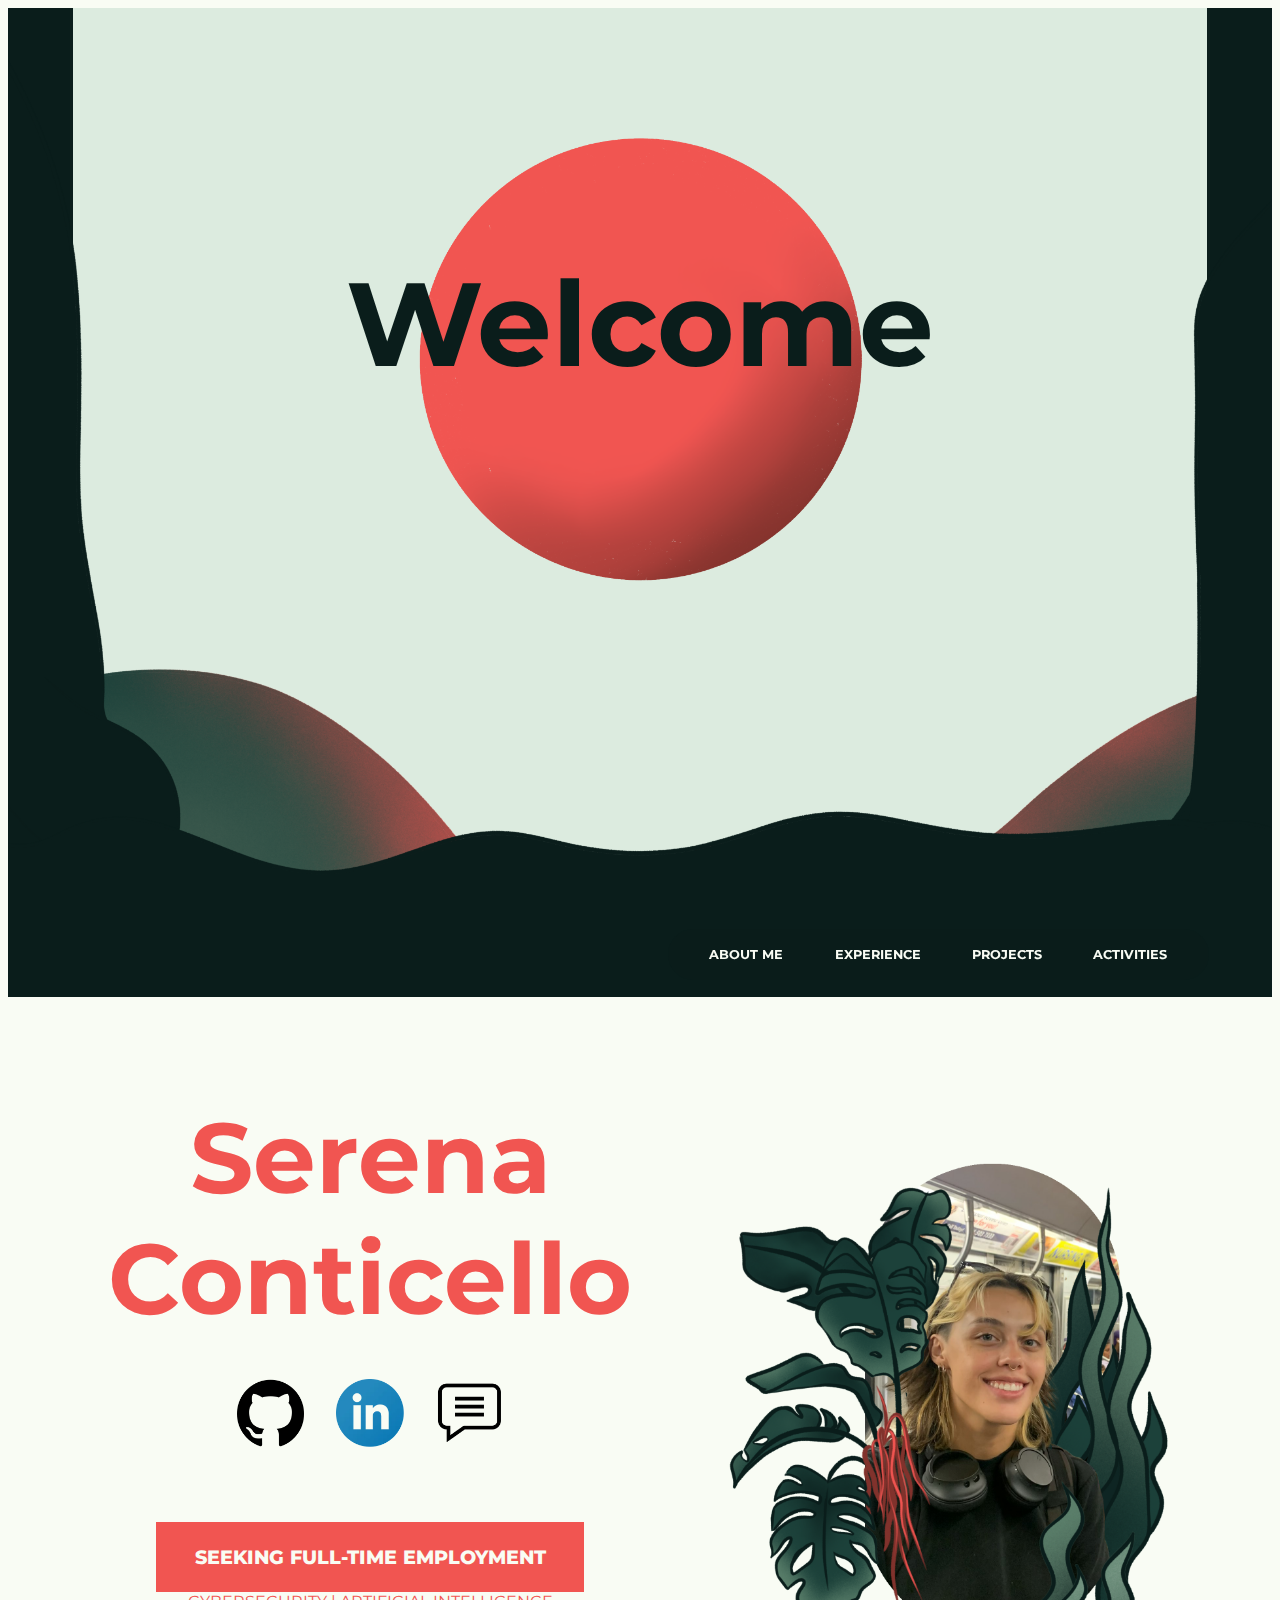
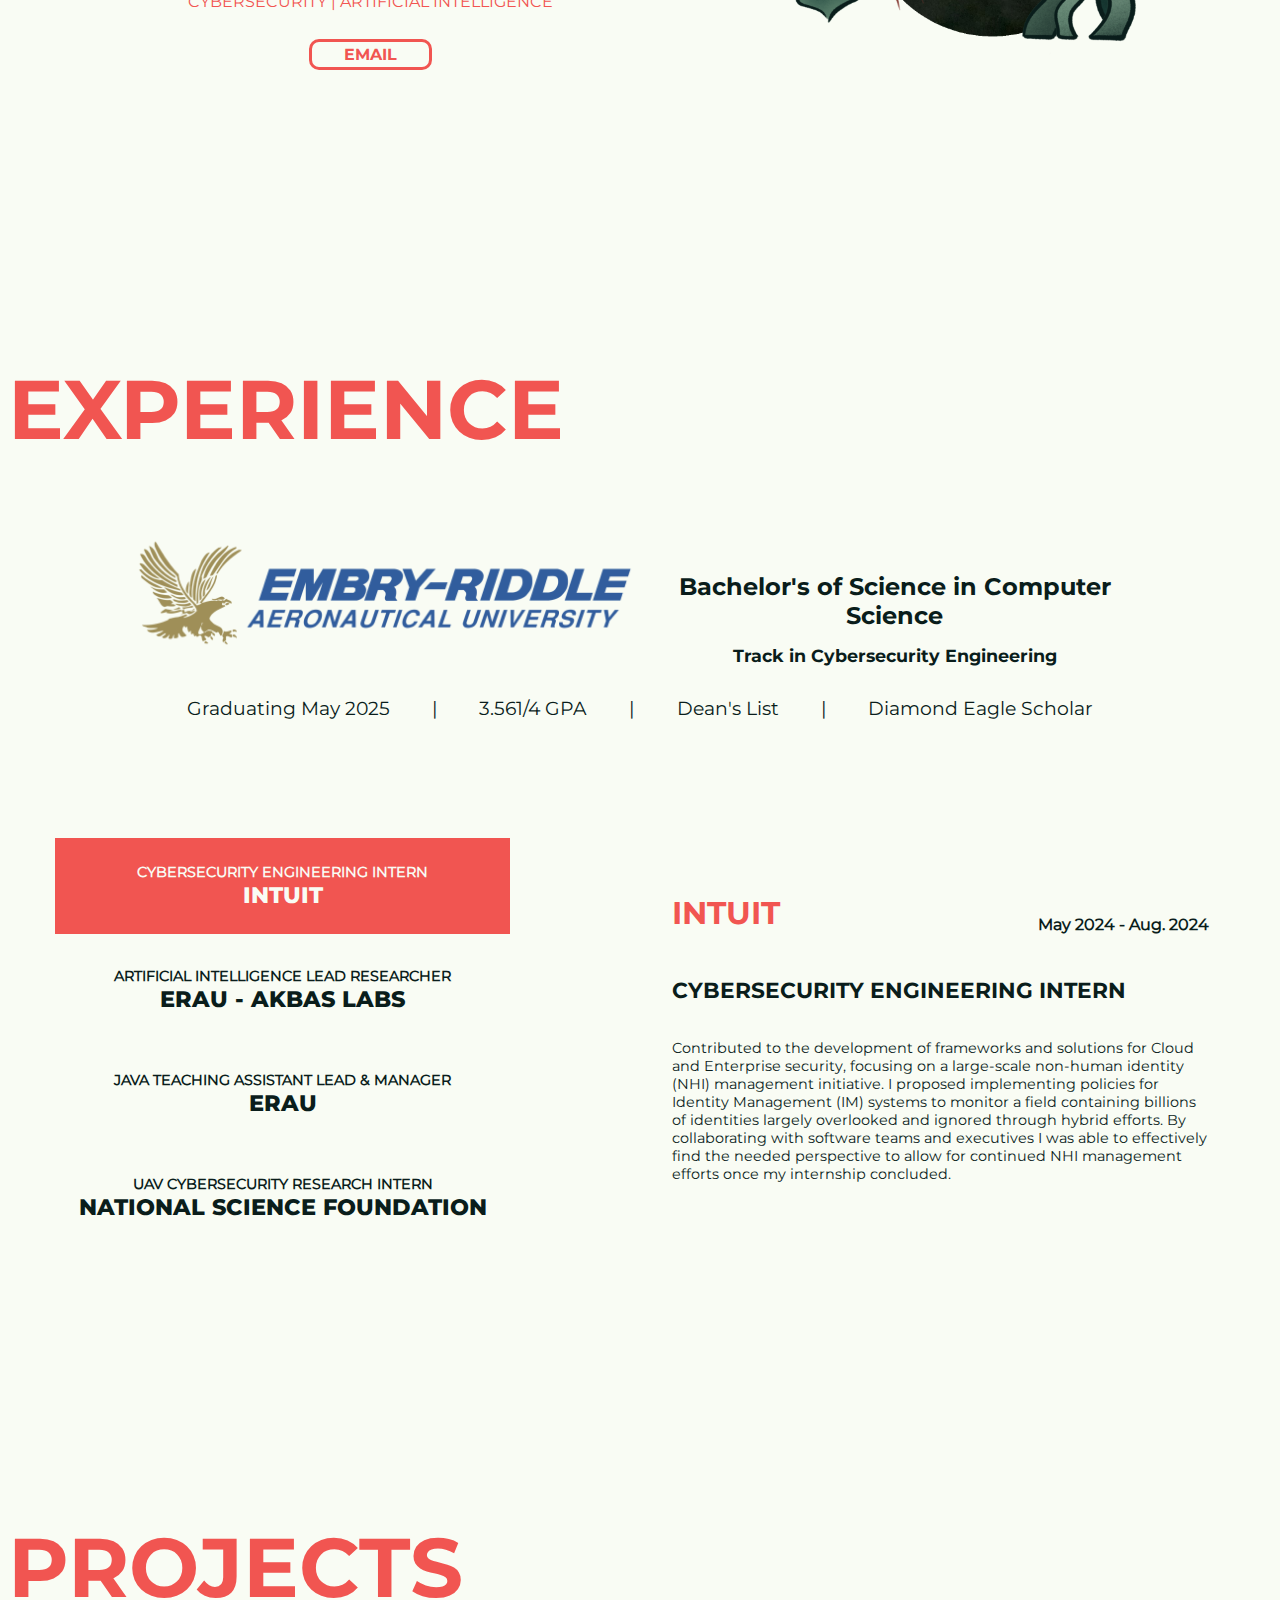
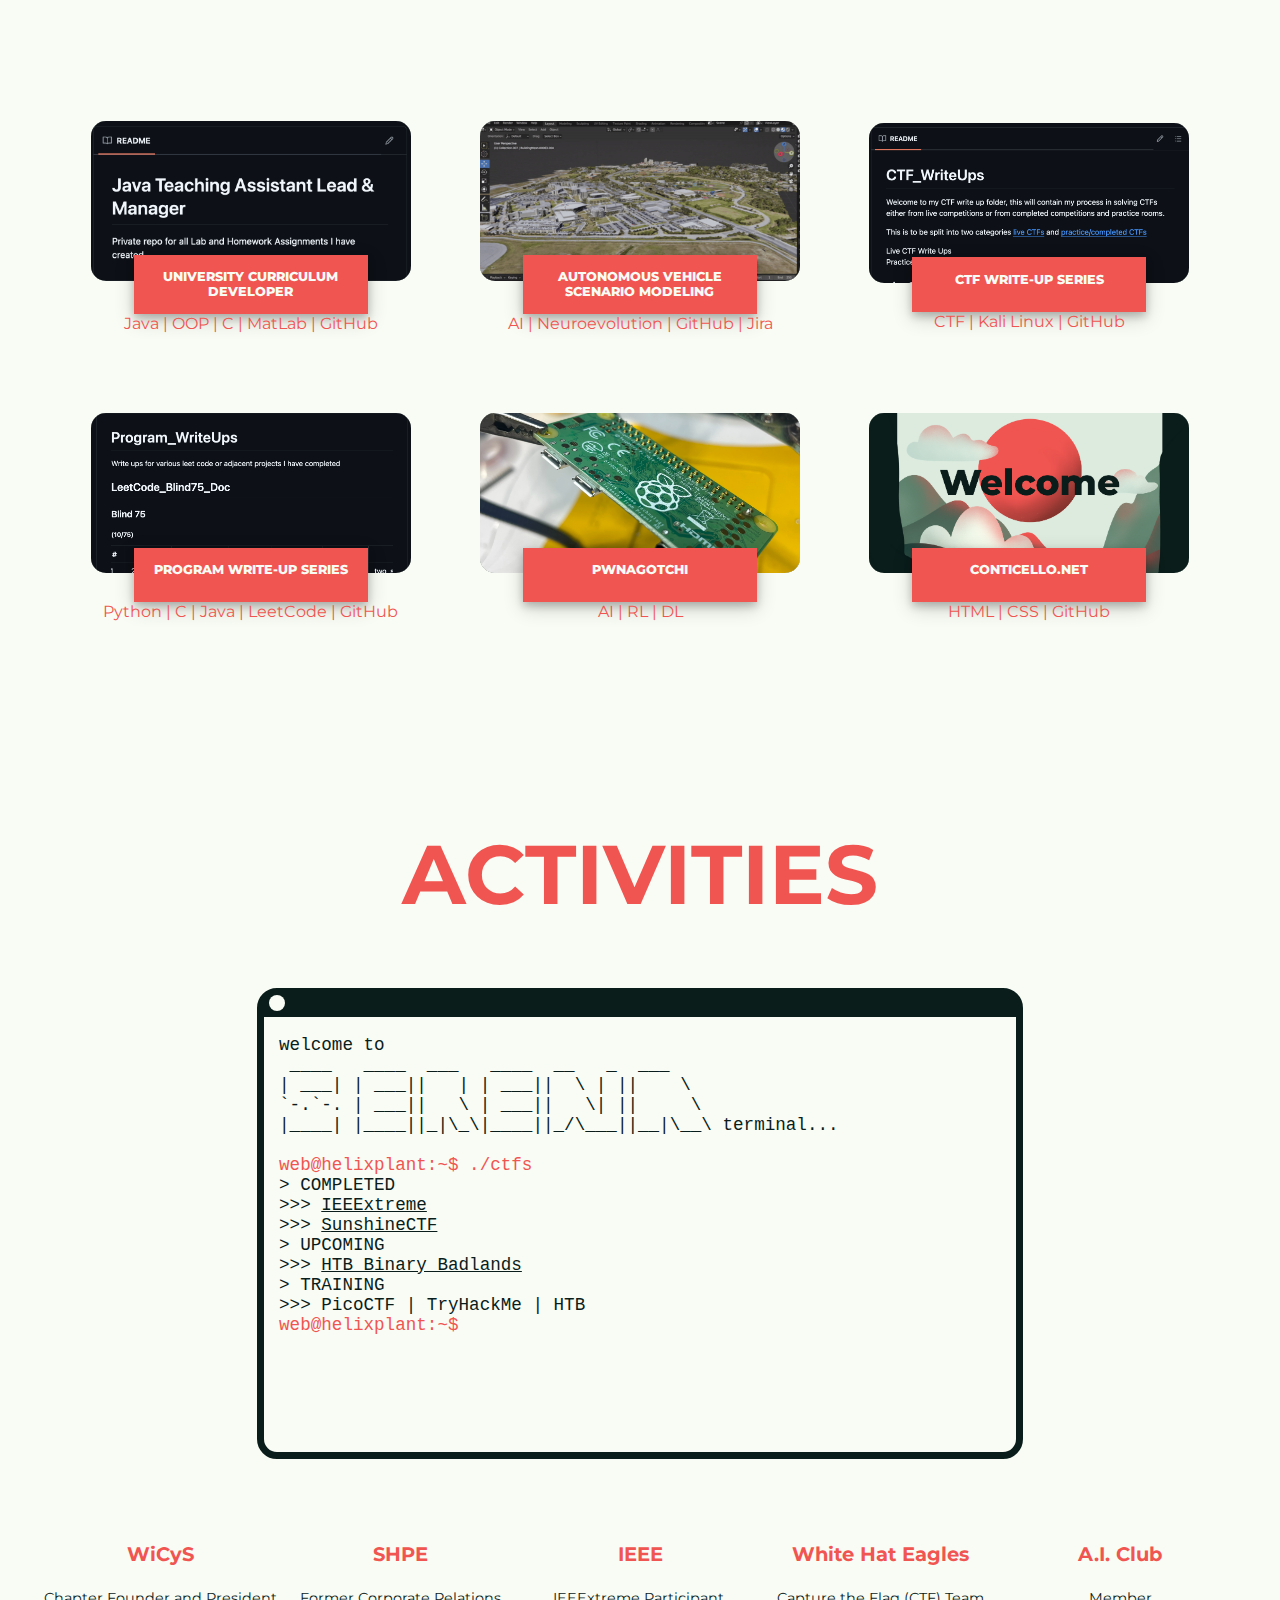
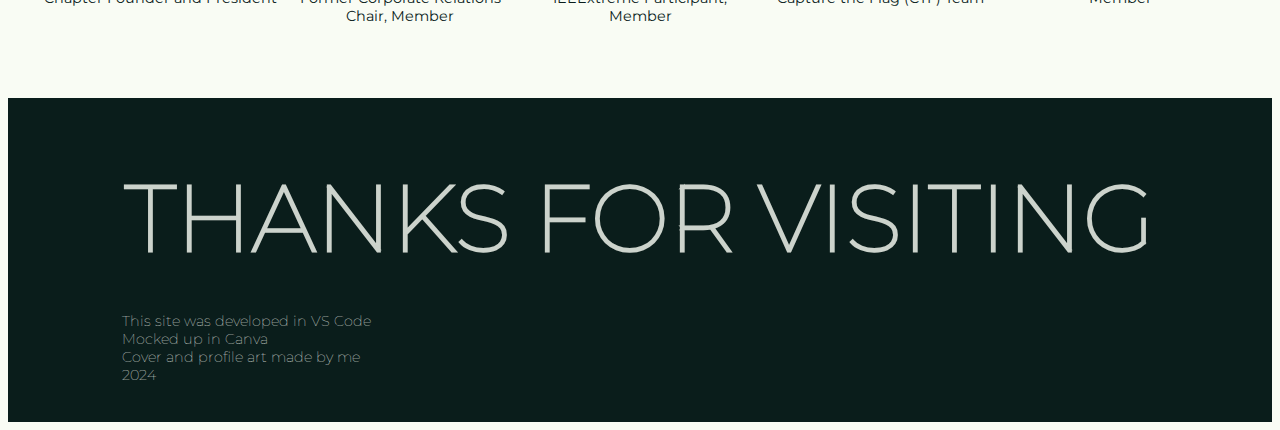
==== commit 68d3adf2: "Update index.html" ====
--- a/index.html
+++ b/index.html
@@ -39,7 +39,7 @@
         <meta property="og:title" content="Serena Conticello" />
 
         <link rel="icon" herf="favicon.jpeg" type="image/x-icon">
-        <link rel="stylesheet" type="text/css" href="new_styles.css">
+        <link rel="stylesheet" type="text/css" href="styles.css">
     </head>
 
     <body>
--- a/styles.css
+++ b/styles.css
@@ -0,0 +1,882 @@
+/******************************************
+* Author: helixplant
+* Date: 
+* Last Modified: Nov. 5 2024
+* *****************************************
+* Table of Contents:
+*     * Fonts
+*     * ALL
+*     * Welcome
+*     * Banner
+*     * Navigation
+*     * Buffer Section
+*     * About Me
+*     * Experience
+*     * Projects
+*     * Activities
+*     * Thank You
+* *****************************************
+* Structure of Class Structure:
+*     * Positioning & Display
+*     * Box Model
+*     * Background
+*     * Typography
+*     * Visual Styles
+*     * Transitions & Animations* 
+* 
+******************************************/
+
+
+
+/******************************************
+************ FONTS
+******************************************/
+@font-face {
+    font-family: 'MontserratThin';
+    src: url(fonts/Montserrat-Thin.ttf) format('truetype');
+    font-weight: normal;
+    font-style: normal;
+}
+
+@font-face {
+    font-family: 'Montserrat';
+    src: url(fonts/Montserrat-Regular.ttf) format('truetype');
+    font-weight: normal;
+    font-style: normal;
+}
+
+@font-face {
+    font-family: 'MontserratBold';
+    src: url(fonts/Montserrat-Bold.ttf) format('truetype');
+    font-weight: normal;
+    font-style: normal;
+}
+
+@font-face {
+    font-family: 'MontserratXBold';
+    src: url(fonts/Montserrat-ExtraBold.ttf) format('truetype');
+    font-weight: normal;
+    font-style: normal;
+}
+/****************** END ******************/
+
+
+
+/******************************************
+************ ALL
+******************************************/
+* {
+    /* Box Model */
+    padding: 0px;
+    /* Background */
+    background-color: #f9fcf4;
+    /* Typography */
+    font-family: 'Montserrat';
+    color: #0a1d1b;
+    /* Scrolling Behavior */
+    overscroll-behavior: none;
+    scroll-behavior: smooth;
+    /* Transitions & Animations */
+    -webkit-transition: color 225ms ease-in-out;
+    -moz-transition: color 225ms ease-in-out;
+    -o-transition: color 225ms ease-in-out;
+    -ms-transition: color 225ms ease-in-out;
+    transition: color 225ms ease-in-out;
+}
+
+h1{
+    /* Box Model */
+    margin: 5% 0%;
+    /* Background */
+    background-color: transparent;
+    /* Typography */
+    font-family: 'MontserratBold';
+    font-size: calc(4vw + 2em);
+    color: #f15551;
+}
+
+h2{
+    /* Background */
+    background-color: transparent;
+    /* Typography */
+    font-family: 'MontserratBold';
+    font-size: calc(0.5vw + 1em);
+}
+
+h3{
+    /* Background */
+    background-color: transparent;
+    /* Typography */
+    font-family: 'MontserratBold';
+    font-size: calc(0.7vw + 0.8em);
+}
+
+h4, h5, h6{
+    /* Background */
+    background-color: transparent;
+    /* Typography */
+    font-family: 'Montserrat';
+    color: #0a1d1b;
+}
+
+p{
+    /* Background */
+    background-color: transparent;
+    /* Typography */
+    font-family: 'Montserrat';
+    font-size: calc(0.5vw + 0.5em);
+    color: #0a1d1b;
+}
+
+nav, li, a{
+    /* Background */
+    background-color: transparent;
+}
+/****************** END ******************/
+
+
+
+/******************************************
+************ WELCOME
+******************************************/
+#welcome h1{
+    /* Typography */
+    color: #0a1d1b;
+}
+
+
+
+/******************************************
+************ BANNER
+******************************************/
+
+/* PARALLAX SCROLL EFFECT */
+.banner{
+    /* Positioning & Display */
+    position: relative;
+    overflow: hidden;
+    /* Box Model */
+    height: 100vh;
+    /* Background */
+    background-color: #0a1d1b;
+}
+
+.banner .bg{
+    /* Positioning & Display */
+    position: absolute;
+    left: 0;
+    bottom: 0;
+    /* Box Model */
+    width: 100%;
+    height: 100%;
+    /* Background */
+    background-size: auto 100%;
+    background-position: center bottom;
+    background-repeat: no-repeat;
+    /* Transition */
+    transition: 0.4s;
+}
+
+.banner .bg-00{
+    /* Background */
+    background-image: url(imgs/background.png);
+    background-color: #0a1d1b;
+}
+
+.banner .bg-0{
+    /* Background */
+    background-image: url(imgs/orb.png);
+    background-color: transparent;
+}
+
+.banner .bg-1{
+    /* Background */
+    background-image: url(imgs/layer3.png);
+    background-color: transparent;
+}
+
+.banner .bg-2{
+    /* Background */
+    background-image: url(imgs/layer2.png);
+    background-color: transparent;
+}
+
+.banner .bg-3{
+    /* Background */
+    background-image: url(imgs/cloud.png);
+    background-color: transparent;
+}
+
+.banner .bg-4{
+    /* Background */
+    background-image: url(imgs/layer1.png);
+    background-color: transparent;
+}
+
+.banner .bg-5{
+    /* Background */
+    background-image: url(imgs/sides.png);
+    background-color: transparent;
+}
+
+.banner .bg-6{
+    /* Background */
+    background-image: url(imgs/layer0.png);
+    background-position: center calc(50% + 625px);
+    background-color: transparent;
+}
+
+.banner h1{
+    /* Positioning & Display */
+    position: absolute;
+    top: 20%;
+    text-align: center;
+    /* Box Model */
+    width: 100%;
+    /* Typography */
+    font-size: calc(8vw + 1em);
+}
+/****************** END ******************/
+
+
+
+/******************************************
+************ NAVIGATION BAR
+******************************************/
+#nav-cont{
+    /* Positioning & Display */
+    position: sticky;
+    top: 0;
+    z-index: 424242;
+    /* Box Model */
+    margin-top: -6em;
+    /* Background */
+    background-color: transparent;
+}
+
+#nav-cont .nav-bar{
+    /* Positioning & Display */
+    display: flex;
+    justify-content: flex-end;
+    align-items: center;
+    /* Box Model */
+    padding: 1px 5%;
+    /* Background */
+    background-color: transparent;
+}
+
+#nav-cont .nav-bar .nav-links{
+    /* Box Model */
+    padding: 0.2em 1em;
+    border: 2px solid #0a1d1b00;
+    border-radius: 45px;
+    /* Background */
+    background-color: #0a1d1b99;
+    /* Typography */
+    white-space: nowrap;
+    /* Other Visual Styles */
+    list-style: none;
+}
+
+#nav-cont .nav-bar .nav-links li{
+    /* Positioning & Display */
+    display: inline-block;
+    /* Box Model */
+    padding: 0px 0.3em;
+    margin: 1em;
+    /* Background */
+    background-color: transparent;
+    /* Typography */
+    font-size: calc(0.5vw + 0.4rem);
+}
+
+#nav-cont .nav-bar .nav-links li a{
+    /* Box Model */
+    padding: 5px;
+    width: 2em;
+    height: 1em;
+    border: 2px solid #0a1d1b00;
+    border-radius: 15px;
+    /* Background */
+    background-color: transparent;
+    /* Typography */
+    color: #f9fcf4;
+    text-decoration: none;
+    font-family: 'MontserratBold';
+    /* Transitions & Animations */
+    transition: all 0.3s ease 0s;
+
+}
+
+#nav-cont .nav-bar .nav-links li a:hover{
+    /* Box Model */
+    border-color: #f9fcf4;
+    /* Background */
+    background-color: transparent;
+}
+/****************** END ******************/
+
+
+
+/******************************************
+************ BUFFER
+******************************************/
+.buffer{
+    /* Positioning & Display */
+    position: relative;
+    /* Box Model */
+    width: 100%;
+    height: 100px;
+}
+
+.buffer .bg{
+    /* Positioning & Display */
+    position: absolute;
+    /* Box Model */
+    width: 100%;
+    height: 12em;
+    /* Background */
+    background-color: #0a1d1b;
+}
+/****************** END ******************/
+
+
+
+/******************************************
+************ ABOUT ME
+******************************************/
+.about-me{
+    /* Positioning & Display */
+    position: relative;
+    display: flex;
+    justify-content: center;
+    flex-wrap: wrap-reverse;
+    text-align: center;
+    /* Box Model */
+    margin: 0%;
+}
+
+.about-me .about-text{
+    /* Positioning & Display */
+    flex: 5 1 0;
+    /* Box Model */
+    padding: 5em 0px 0px 20px;
+}
+
+.about-me .about-text h1{
+    /* Box Model */
+    margin: 0.2em;
+    /* Typography */
+    font-size: calc(4vw + 3em);
+}
+
+.about-me .about-text p{
+    /* Box Model */
+    padding: 0px;
+    margin: 0px;
+    /* Typography */
+    color: #f15551;
+    font-size: 1em;
+}
+
+.about-me .about-text .icon-bar{
+    /* Positioning & Display */
+    display: flex;
+    justify-content: center;
+    /* Box Model */
+    margin-bottom: 2em;
+    height: calc(4vw + 5em);
+}
+
+.about-me .about-text .icon-bar img{
+    /* Box Model */
+    padding: 1.3em 1em 0.8em;
+    width: 4.2em;
+    /* Other Visual Styles */
+    object-fit: contain;
+    /* Transitions & Animations */
+    transition: all 0.3s ease 0s;
+}
+
+.about-me .about-text .icon-bar img:hover{
+    /* Box Model */
+    width: 4.9em;
+}
+
+.about-me .about-text .pink-box{
+    /* Positioning & Display */
+    display: inline-block;
+    /* Box Model */
+    padding: 1.2em 2em;
+    margin: 0px;
+    /* Background */
+    background-color: #f15551;
+    /* Typography */
+    font-family: 'MontserratXBold';
+    font-size: 1.2em;
+    color: #f9fcf4;
+}
+
+.about-me .about-text .email{
+    /* Positioning & Display */
+    display: inline-block;
+    /* Box Model */
+    padding: 0.2em 2em;
+    margin: 28px;
+    border: 3px solid #f15551;
+    border-radius: 10px;
+    /* Typography */
+    color: #f15551;
+    font-family: 'MontserratBold';
+    font-size: calc(0.5vw + 0.6em);
+    /* Transitions & Animations */
+    transition: all 0.5s ease 0s;
+}
+
+.about-me .about-text .email:hover{
+    /* Background */
+    background-color: #f15551;
+    /* Box Model */
+    border-color: #f15551;
+    /* Typography */
+    color: #f9fcf4;
+}
+
+.about-me .about-photo{
+    /* Positioning & Display */
+    flex: 4 1 0;
+    justify-content: center;
+    align-items: center;
+}
+
+.about-me .about-photo img{
+    /* Box Model */
+    max-width: 35em;
+    min-width: 20em;
+}
+/****************** END ******************/
+
+
+
+/******************************************
+************ EXPERIENCE
+******************************************/
+#experience{
+    margin-top: 10em;
+}
+
+#experience .education{
+    /* Box Model */
+    width: 100%;
+    /* Typography */
+    text-align: center;
+}
+
+#experience .education img{
+    /* Positioning & Display */
+    display: inline-block;
+    /* Box Model */
+    width: 40%;
+}
+
+#experience .education .right-section{
+    /* Positioning & Display */
+    display: inline-block;
+    /* Box Model */
+    width: 40%;
+    padding: 0%;
+    margin: 0%;
+}
+
+#experience .education .right-section h1{
+    /* Positioning & Display */
+    display: inline-block;
+    justify-content: center;
+    /* Box Model */
+    margin: 0%;
+    /* Typography */
+    color: #0a1d1b;
+    font-size: calc(1vw + 0.7em);
+}
+
+#experience .education .right-section h2{
+    /* Positioning & Display */
+    display: inline-block;
+    /* Typography */
+    font-size: calc(0.5vw + 0.7em);
+    font-weight: normal;
+}
+
+#experience .education li{
+    /* Positioning & Display */
+    display: inline-block;
+    text-align: center;
+    /* Box Model */
+    padding: 0px 1em;
+    /* Typography */
+    font-size: calc(0.6vw + 0.7em);
+}
+
+
+#experience .hidden{
+    /* Positioning & Display */
+    display: none;
+}
+
+#experience .content{
+    /* Box Model */
+    padding: 1rem;
+}
+
+#experience .exp-cont{
+    /* Positioning & Display */
+    display: flex;
+    align-items: center;
+    justify-content: center;
+    /* Box Model */
+    height: calc(1vw + 38em);
+    padding: 0%;
+}
+
+#experience .exp-cont img{
+    /* Box Model */
+    width: 100%;
+}
+
+#experience .exp-cont h2{
+    /* Positioning & Display */
+    display: inline;
+    /* Typography */
+    color: #f15551;
+    font-size: calc(1.7vw + 0.6em);
+}
+
+#experience .exp-cont h3{
+    /* Positioning & Display */
+    display:inline-block;
+    /* Typography */
+    font-size: calc(0.7vw + 0.8em);
+}
+
+#experience .exp-cont h4{
+    /* Positioning & Display */
+    display: inline;
+    float: right;
+}
+
+#experience .exp-cont h5{
+    /* Box Model */
+    padding: 0%;
+    margin: 0%;
+    /* Typography */
+    font-family: 'MontserratXBold';
+    font-size: calc(1.5vw + 0.2em);
+    color: #0a1d1b;
+}
+
+#experience .exp-cont h6{
+    /* Box Model */
+    padding: 0%;
+    margin: 0%;
+    /* Typography */
+    font-size: calc(0.5vw + 0.5em);
+    color: #0a1d1b;
+}
+
+#experience .exp-cont .right-section p{
+    /* Typography */
+    color: #0a1d1b;
+    font-size: calc(0.5vw + 0.5em);
+}
+
+#experience .exp-cont .active h5,
+#experience .exp-cont .active h6,
+#experience .exp-cont .left-section button:hover h5,
+#experience .exp-cont .left-section button:hover h6{
+    /* Typography */
+    color: #f9fcf4;
+}
+
+#experience .exp-cont .left-section {
+    /* Box Model */
+    width: 45%;
+    padding: 1rem;
+}
+
+#experience .exp-cont .left-section button {
+    /* Box Model */
+    width: 80%;
+    height: 6em;
+    padding: 1rem;
+    margin-bottom: 0.5rem;
+    border: none;
+    /* Background */
+    background-color: #f9fcf4;
+    /* Typography */
+    color: #0a1d1b;
+    font-size: 1rem;
+    /* Other Visual Styles */
+    cursor: pointer;
+    /* Transitions & Animations */
+    transition: all 0.5s ease 0s;
+}
+
+#experience .exp-cont .left-section button.active,
+#experience .exp-cont .left-section button:hover {
+    /* Background */
+    background-color: #f15551;
+    color: #f9fcf4 !important;
+}
+
+#experience .exp-cont .right-section {
+    /* Box Model */
+    width: 45%;
+    padding: 1rem;
+}
+/****************** END ******************/
+
+
+
+/******************************************
+************ PROJECTS
+******************************************/
+#projects{
+    /* Positioning & Display */
+    margin-top: 10em;
+    position: relative;
+    /* Box Model */
+    width: 100%;
+    /* Background */
+    background-color: #f9fcf4;
+}
+
+
+#projects .proj-item-cont{
+    /* Positioning & Display */
+    display: flex;
+    flex-direction: row;
+    flex-wrap: wrap;
+    justify-content: center;
+    /* Box Model */
+    width: 100%;
+
+}
+    
+#projects .proj-item-cont .proj-item{
+    /* Positioning & Display */
+    position: relative;
+    display: flex;
+    flex-direction: column;
+    justify-content: center;
+    align-items: center;
+    justify-items: center;
+    text-align: center;
+    /* Box Model */
+    width: 18em;
+    height: 15em;
+    padding: 2% 4%;
+}
+
+#projects .proj-item-cont .proj-item .proj-img{
+    /* Box Model */
+    width: 20em;
+    height: 10em;
+    border-radius: 15px;
+    /* Background */
+    background-color: #0a1d1b;
+    /* Transitions & Animations */
+    transition: all 0.5s ease 0s;
+}
+
+#projects .proj-item-cont .proj-item .proj-img img{
+    /* Box Model */
+    width: 100%;
+    height: 100%;
+    border-radius: 15px;
+    /* Other Visual Styles */
+    object-fit: cover;
+}
+
+#projects .proj-item-cont .proj-item .proj-img:hover{
+    /* Box Model */
+    width: 21em;
+    height: 10.5em;
+}
+
+#projects .proj-item-cont .proj-item .proj-name{
+    /* Positioning & Display */
+    align-items: center;
+    text-align: center;
+    /* Box Model */
+    width: 16vw;
+    min-height: 2vw;
+    max-height: 5vw;
+    margin-top: -2em;
+    padding: 5%;
+    /* Background */
+    background-color: #f15551;
+    box-shadow: 0 4px 8px 0 rgba(0, 0, 0, 0.2), 0 6px 20px 0 rgba(0, 0, 0, 0.19);
+    /* Typography */
+    color: #f9fcf4;
+    font-size: calc(0.5vw + 0.4em);
+    font-family: 'MontserratXBold';
+}
+
+#projects .proj-item-cont .proj-item .proj-skills{
+    /* Positioning & Display */
+    text-align: center;
+    /* Box Model */
+    width: 25em;
+    /* Background */
+    background-color: transparent;
+    /* Typography */
+    color: #f15551;
+}
+
+
+#projects .proj-item-cont .proj-item-addt{
+    /* Box Model */
+    width: 25em;
+    height: 10em;
+}
+
+
+
+/******************************************
+************ ACTIVITIES
+******************************************/
+#activities{
+    /* Positioning & Display */
+    margin-top: 10em;
+    align-items: center;
+    justify-content: center;
+    justify-items: center;
+}
+
+#activities .browser{
+    /* Positioning & Display */
+    margin: 5% auto;
+    /* Box Model */
+    width: calc(50vw + 7em);
+    height: calc(27vw + 7em);
+    border: 7px solid;
+    border-color: #0a1d1b;
+    border-radius: 20px;
+    /* Typography */
+    color: #f9fcf4;
+
+}
+#activities .browser .heading{
+    /* Positioning & Display */
+    position: absolute;
+    display: inline-block;
+    /* Box Model */
+    height: 1.4em;
+    width: calc(50vw + 7em);
+    background-color: #0a1d1b;
+}
+
+#activities .browser .heading .cir{
+    /* Positioning & Display */
+    position: absolute;
+    display: inline-block;
+    margin-left: 5px;
+    /* Box Model */
+    border-radius: 50%;
+    height: 1em;
+    width: 1em;
+    background-color: #f9fcf4;
+}
+
+#activities .browser p{
+    /* Positioning & Display */
+    padding: 0% 2%;
+    margin: 0%;
+    /* Typography */
+    font-family: 'Courier New', Courier, monospace;
+    font-size: calc(1vw + 0.3em);
+    color: #0a1d1b;
+}
+
+#activities .browser a{
+    /* Typography */
+    font-family: 'Courier New', Courier, monospace;
+}
+
+#activities .club-cont{
+    /* Positioning & Display */
+    display: flex;
+    flex-direction: row;
+    flex-wrap: wrap;
+    justify-content: center;
+    margin-bottom: 5%;
+}
+
+#activities .club-cont .club{
+    /* Box Model */
+    width: 15em;
+    height: 7em;
+    /* Typography */
+    text-align: center;
+}
+
+#activities .club-cont .club h1{
+    /* Positioning & Display */
+    padding: 3%;
+    /* Box Model */
+    height: 1.3em;
+    /* Typography */
+    font-size: calc(0.9vw + 0.5em);
+    text-align: center;
+    /* Transitions & Animations */
+    transition: all 0.5s ease 0s;
+}
+
+#activities .club-cont .club a{
+    /* Typography */
+    text-decoration: none;
+}
+
+#activities .club-cont .club h1:hover{
+    /* Background */
+    background-color: #f15551;
+    /* Typography */
+    color: #f9fcf4;
+
+}
+/****************** END ******************/
+
+
+
+/******************************************
+************ THANK YOU
+******************************************/
+#thank-you{
+    /* Background */
+    background-color: #0a1d1b;
+}
+
+#thank-you h1{
+    /* Box Model */
+    margin: 0%;
+    padding-top: 5%;
+    /* Typography */
+    color: #f9fcf4d0;
+    font-size: calc(6vw + 1em);
+    font-family: 'MontserratThin';
+    text-align: center;
+}
+
+#thank-you p{
+    /* Box Model */
+    padding: 3% 9%;
+    margin: 0%;
+    /* Typography */
+    color: #f9fcf4;
+    font-family: 'MontserratThin';
+}
+/****************** END ******************/
+
+/******************************************
+************ END OF FILE
+******************************************/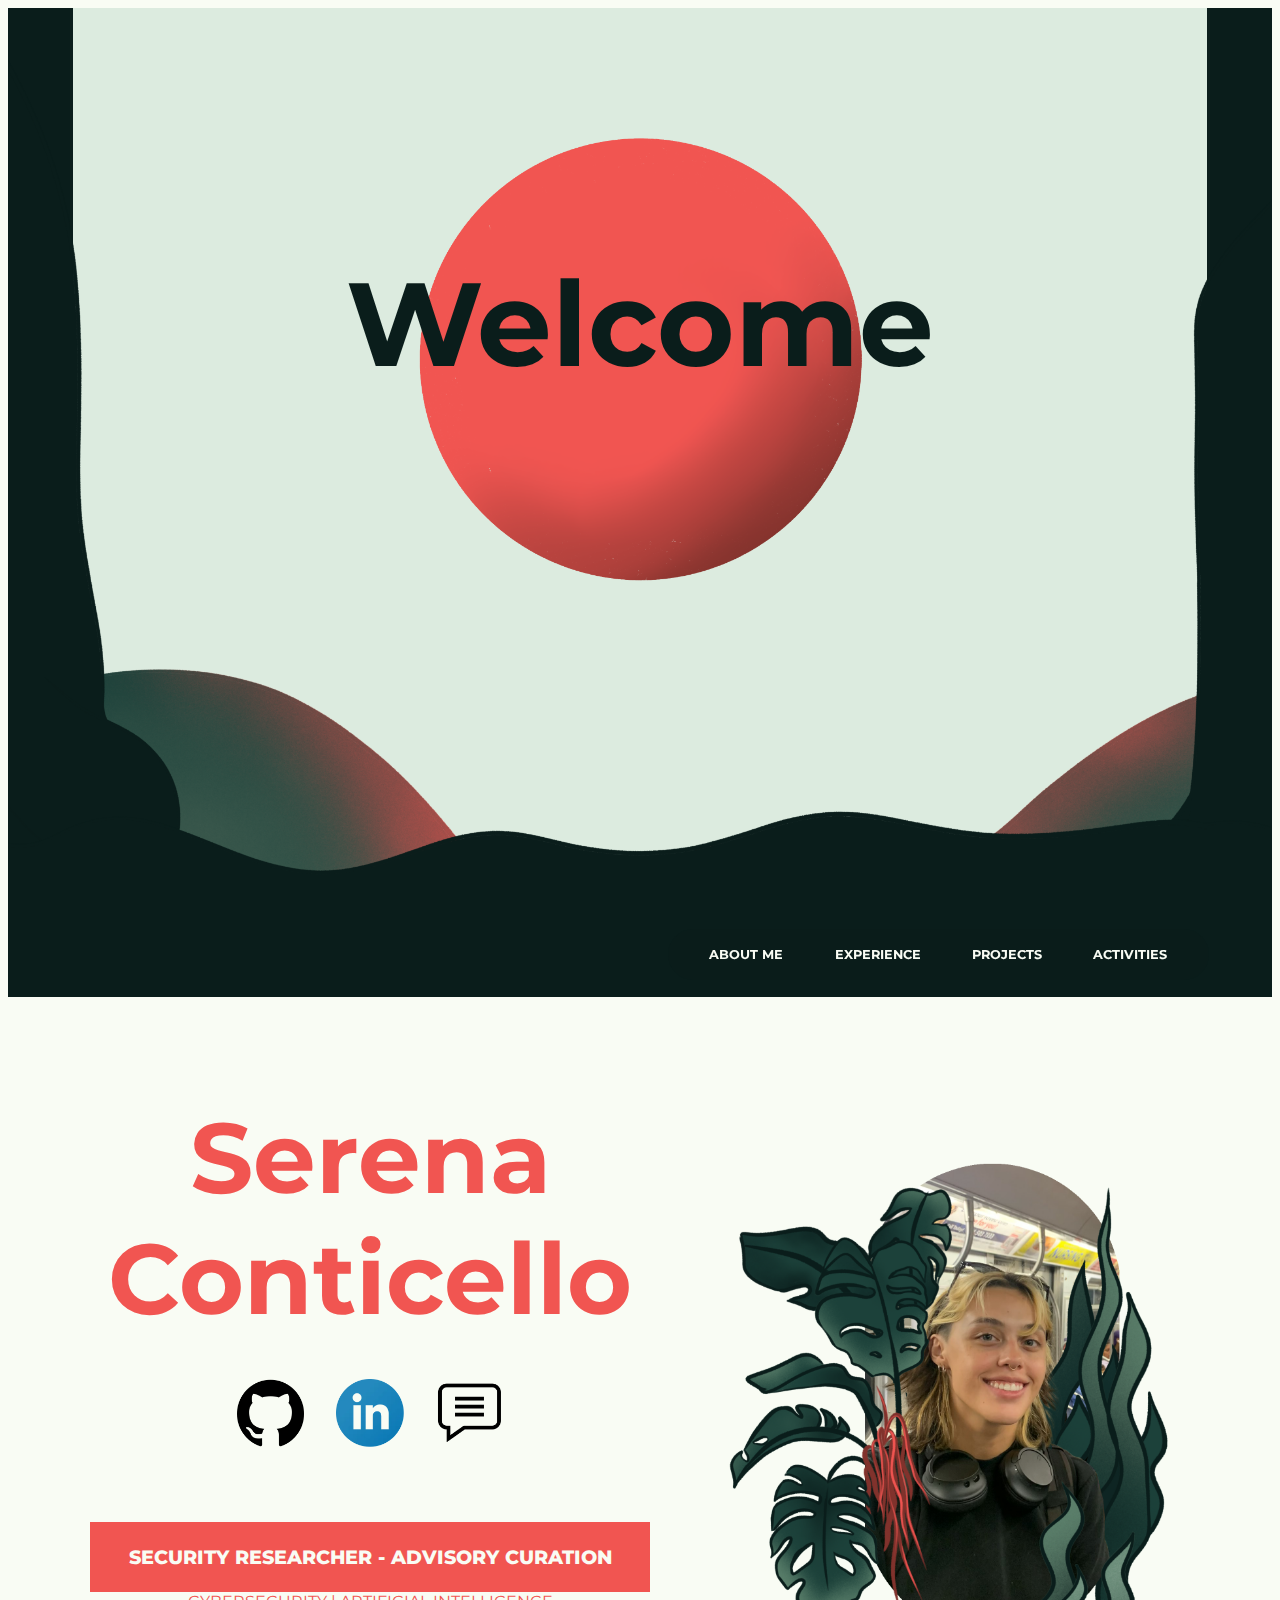
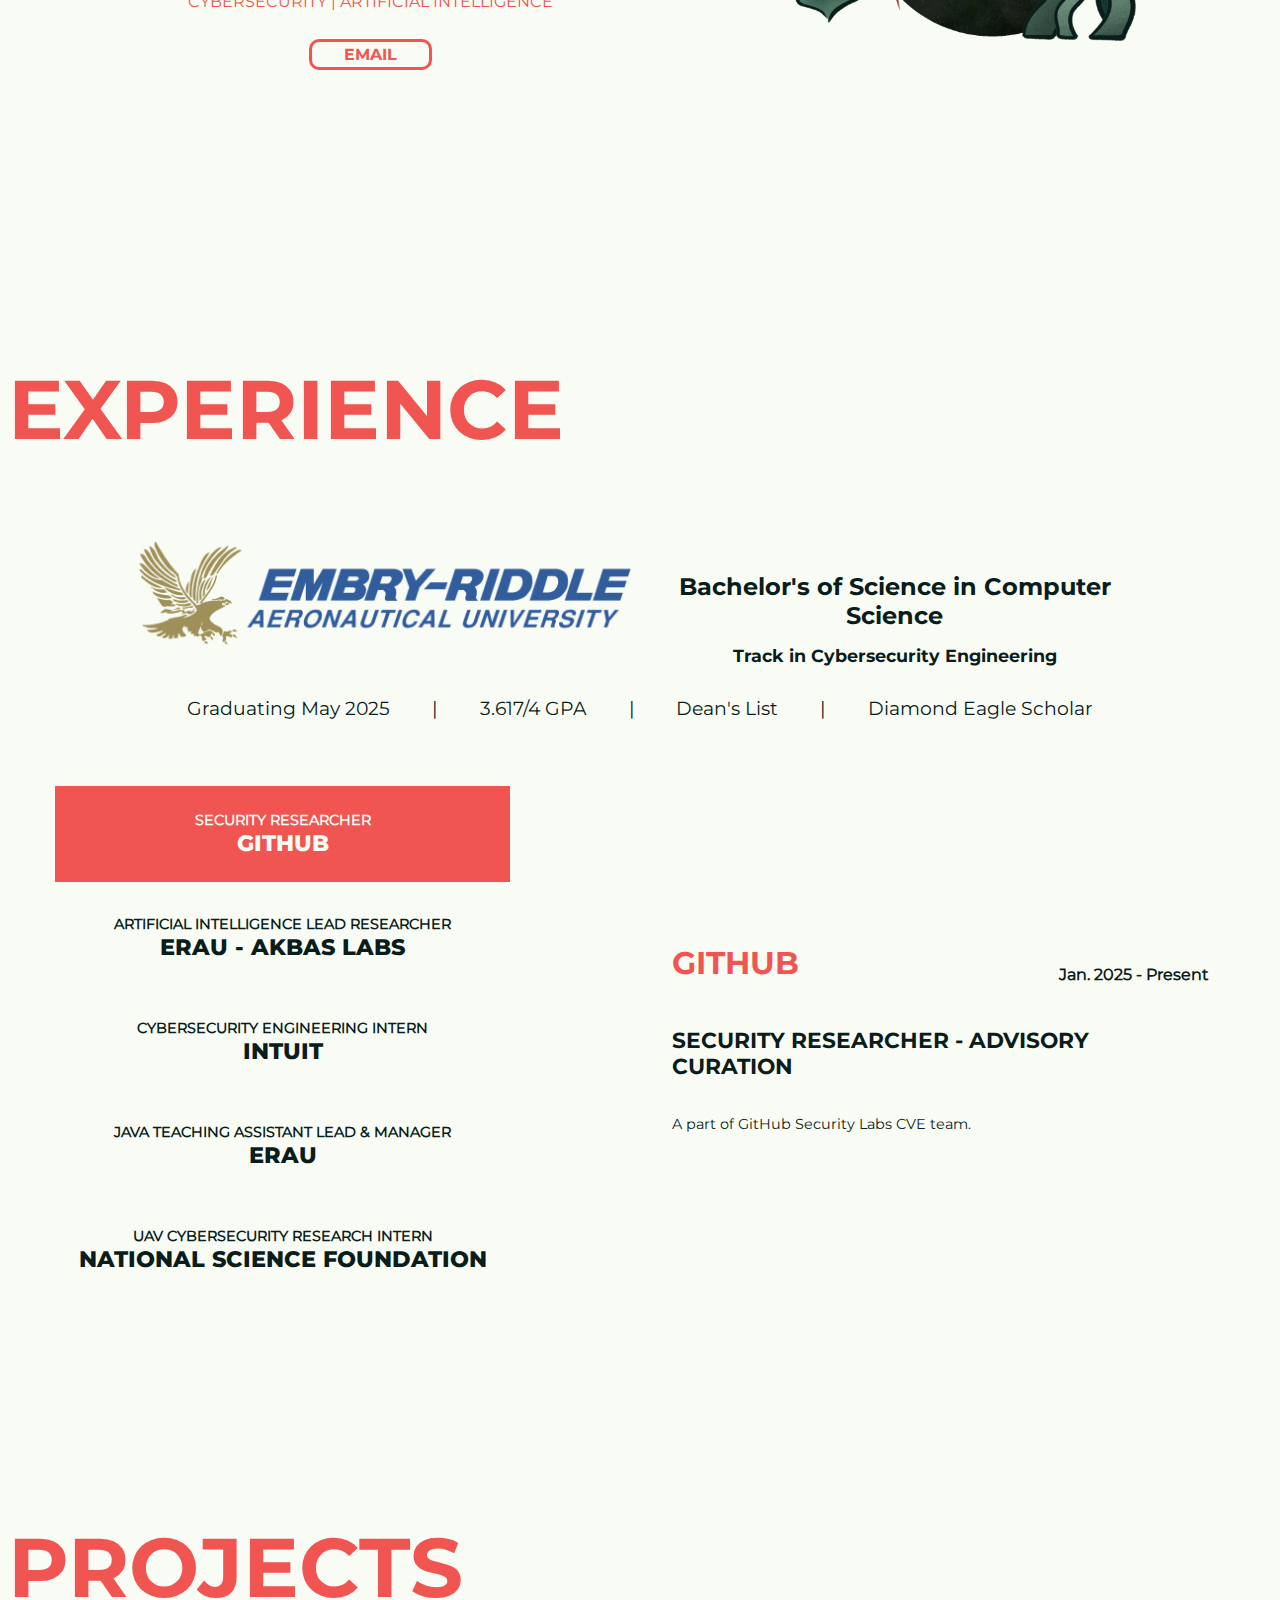
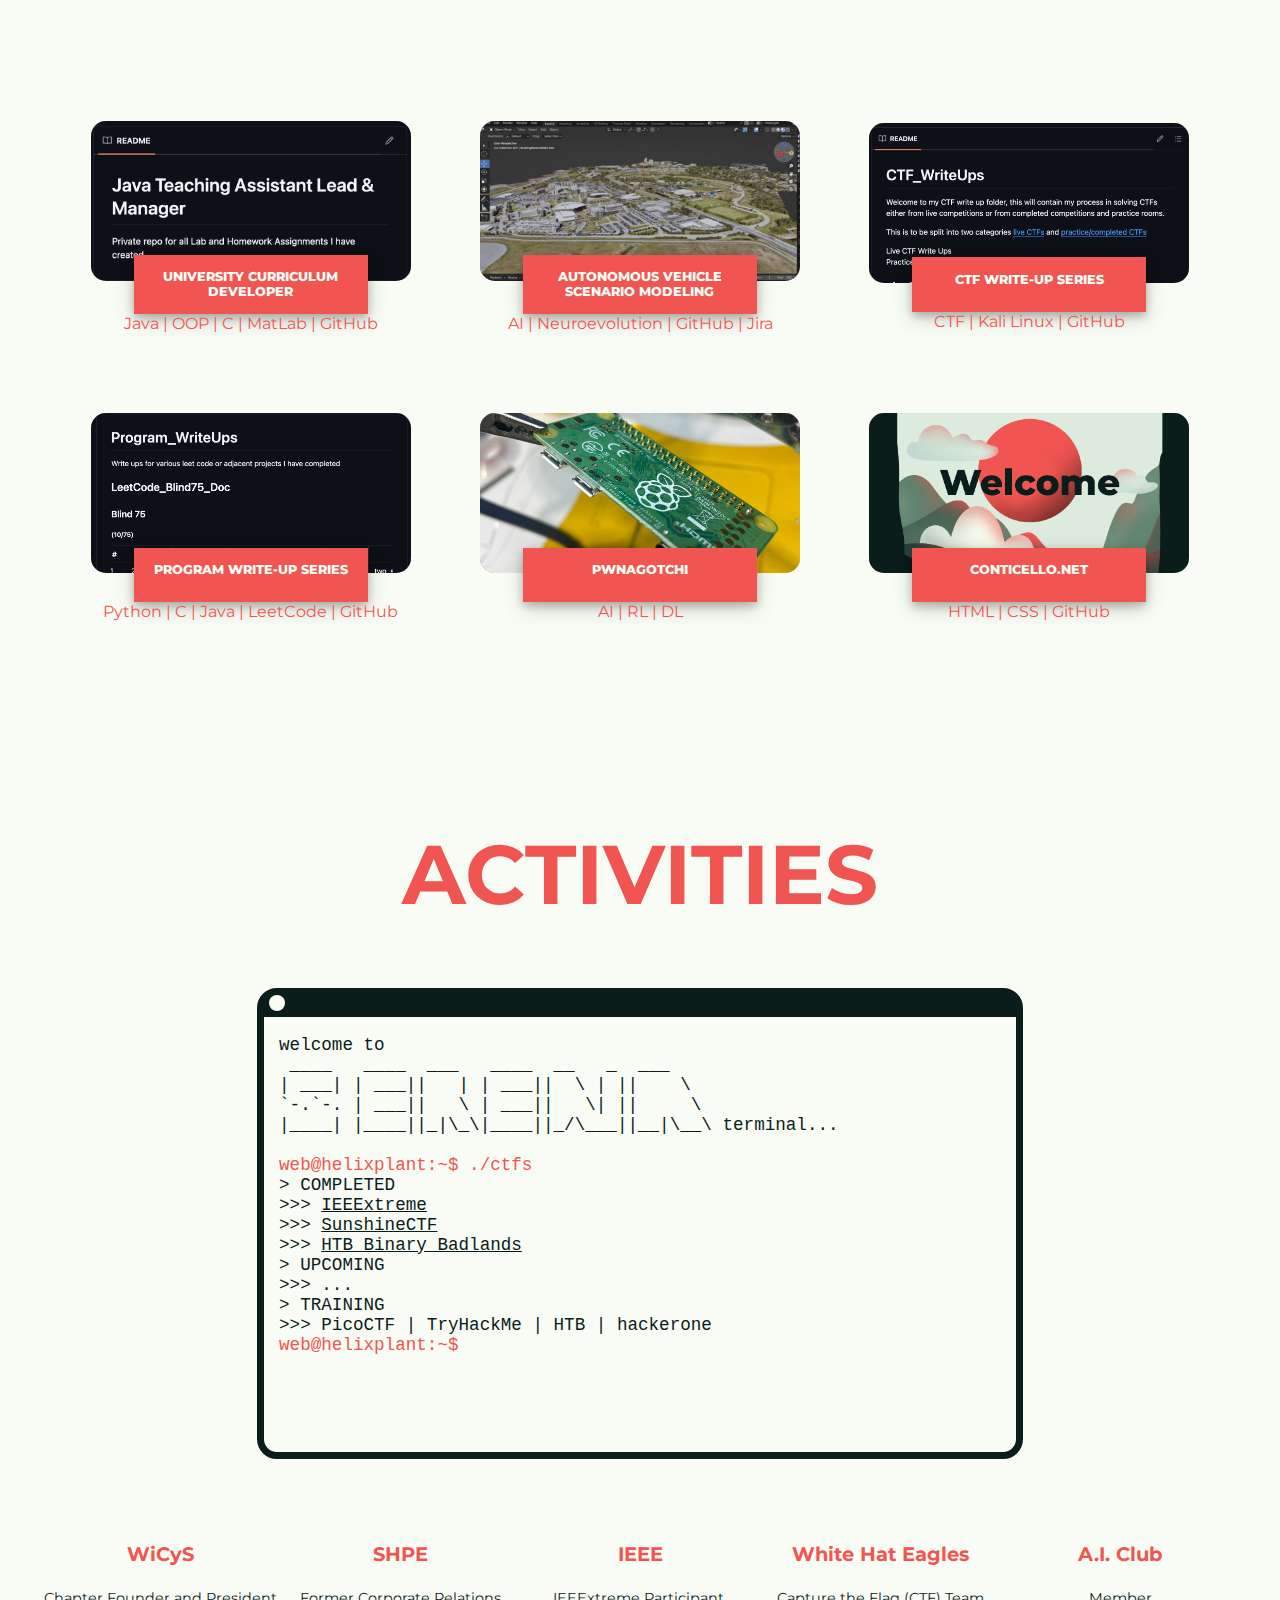
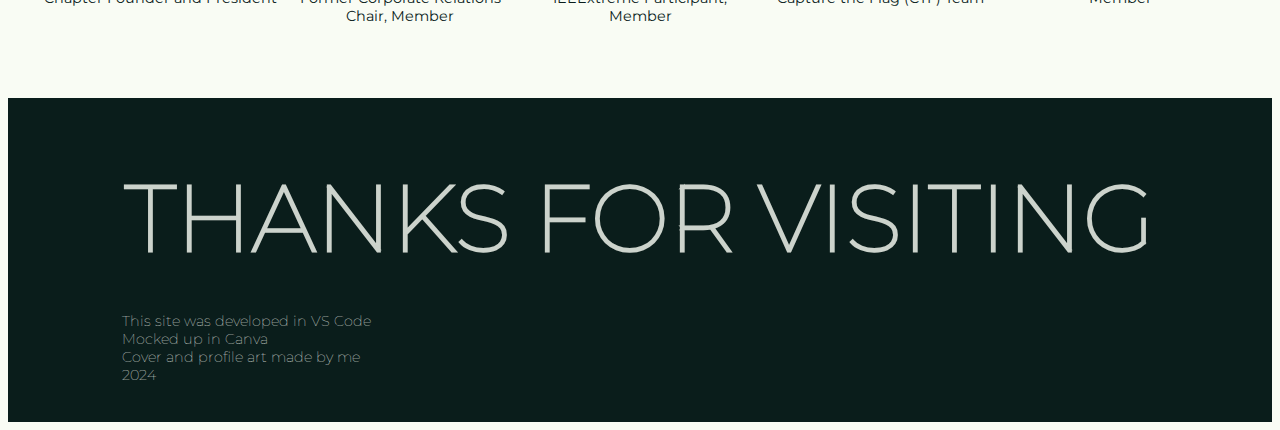
==== commit c615b0c9: "information updates for about me, experience, and activities" ====
--- a/index.html
+++ b/index.html
@@ -38,7 +38,7 @@
         <meta property="og:type" content="website" />
         <meta property="og:title" content="Serena Conticello" />
 
-        <link rel="icon" herf="favicon.jpeg" type="image/x-icon">
+        <link rel="icon" type="image/x-icon" href="imgs/orb.png">
         <link rel="stylesheet" type="text/css" href="styles.css">
     </head>
 
@@ -89,7 +89,7 @@
                         <abbr title="coming soon..."><img src="imgs/blogico.png"></abbr> <!-- no link yet -->
                     </div>
                     <div class="pink-box">
-                        SEEKING FULL-TIME EMPLOYMENT
+                        SECURITY RESEARCHER - ADVISORY CURATION
                     </div>
                     <p>CYBERSECURITY | ARTIFICIAL INTELLIGENCE</p>
                     <div class="email">
@@ -115,7 +115,7 @@
                 <ul>
                     <li>Graduating May 2025</li>
                     <li>|</li>
-                    <li>3.561/4 GPA</li>
+                    <li>3.617/4 GPA</li>
                     <li>|</li>
                     <li>Dean's List</li>
                     <li>|</li>
@@ -126,24 +126,20 @@
             <div class="exp-cont">
                 <!-- Left section with buttons -->
                 <div class="left-section">
-                    <button onclick="displayContent('exp1')" class="active"><h6>CYBERSECURITY ENGINEERING INTERN</h6><h5>INTUIT</h5></button>
+                    <button onclick="displayContent('exp1')" class="active"><h6>SECURITY RESEARCHER</h6><h5>GITHUB</h5></button>
                     <button onclick="displayContent('exp2')"><h6>ARTIFICIAL INTELLIGENCE LEAD RESEARCHER</h6><h5>ERAU - AKBAS LABS</h5></button>
-                    <button onclick="displayContent('exp3')"><h6>JAVA TEACHING ASSISTANT LEAD & MANAGER</h6><h5>ERAU</h5></button>
-                    <button onclick="displayContent('exp4')"><h6>UAV CYBERSECURITY RESEARCH INTERN</h6><h5>NATIONAL SCIENCE FOUNDATION</h5></button>
+                    <button onclick="displayContent('exp3')"><h6>CYBERSECURITY ENGINEERING INTERN</h6><h5>INTUIT</h5></button>
+                    <button onclick="displayContent('exp4')"><h6>JAVA TEACHING ASSISTANT LEAD & MANAGER</h6><h5>ERAU</h5></button>
+                    <button onclick="displayContent('exp5')"><h6>UAV CYBERSECURITY RESEARCH INTERN</h6><h5>NATIONAL SCIENCE FOUNDATION</h5></button>
                 </div>
 
                 <!-- Right section with hidden content divs -->
                 <div class="right-section">
                     <div id="exp1" class="content">
-                        <h2>INTUIT</h2>
-                        <h4>May 2024 - Aug. 2024</h4>
-                        <h3>CYBERSECURITY ENGINEERING INTERN</h3>
-                        <p>Contributed to the development of frameworks and solutions for Cloud and Enterprise security, 
-                            focusing on a large-scale non-human identity (NHI) management initiative. I proposed 
-                            implementing policies for Identity Management (IM) systems to monitor a field containing 
-                            billions of identities largely overlooked and ignored through hybrid efforts. By collaborating 
-                            with software teams and executives I was able to effectively find the needed perspective to 
-                            allow for continued NHI management efforts once my internship concluded.</p>
+                        <h2>GITHUB</h2>
+                        <h4>Jan. 2025 - Present</h4>
+                        <h3>SECURITY RESEARCHER - ADVISORY CURATION</h3>
+                        <p>A part of GitHub Security Labs CVE team.</p>
                     </div>
 
                     <div id="exp2" class="content hidden">
@@ -157,23 +153,33 @@
                             done on evolutionary architecture and modular AI models to advance and improve 
                             existing systems.</p>
                     </div>
-
+                    
                     <div id="exp3" class="content hidden">
+                        <h2>INTUIT</h2>
+                        <h4>May 2024 - Aug. 2024</h4>
+                        <h3>CYBERSECURITY ENGINEERING INTERN</h3>
+                        <p>Contributed to the development of frameworks and solutions for Cloud and Enterprise security, 
+                            focusing on a large-scale non-human identity (NHI) management initiative. I proposed 
+                            implementing policies for Identity Management (IM) systems to monitor a field containing 
+                            billions of identities largely overlooked and ignored through hybrid efforts. By collaborating 
+                            with software teams and executives I was able to effectively find the needed perspective to 
+                            allow for continued NHI management efforts once my internship concluded.</p>
+                    </div>
+
+                    <div id="exp4" class="content hidden">
                     <h2>ERAU - EECS DEPT.</h2>
-                        <h4>Sept. 2022 - Present</h4>
+                        <h4>Sept. 2022 - Dec. 2024</h4>
                         <h3>JAVA TEACHING ASSISTANT LEAD & MANAGER</h3>
-                        <p>Managing classes of 80+ students, and coordinating a team of Teaching Assistants 
-                            to ensure smooth execution of course goals. Responsible for the development and 
+                        <p>Managed over 350 students, and coordinated a team of Teaching Assistants. Responsible for the development and 
                             production of comprehensive programming assignments for Labs and Homeworks that 
-                            reinforce Java and Object-Oriented Programming (OOP) principles, providing 
-                            students with a strong foundation in software development. In addition, I lead 
-                            interactive coding labs, which encourage collaborative problem-solving and live 
-                            application of OOP concepts. My role also involves overseeing the performance of 
-                            all TAs, providing mentorship, and ensuring that course expectations are 
+                            reinforce Java and Object-Oriented Programming (OOP) principles. In addition, I led 
+                            interactive coding labs, encouraging collaborative problem-solving and live 
+                            application of OOP concepts. My role also involved overseeing the performance of 
+                            all TAs, providing mentorship, and ensuring that course expectations were 
                             consistently met or exceeded.</p>
                     </div>
 
-                    <div id="exp4" class="content hidden">
+                    <div id="exp5" class="content hidden">
                         <h2>NSF</h2>
                         <h4>May 2023 - July 2023</h4>
                         <h3>UAV CYBERSECURITY RESEARCH INTERN</h3>
@@ -259,10 +265,11 @@
                     > COMPLETED<br>
                     >>> <a href="https://ieeextreme.org/" target="_blank" rel="noopener noreferrer">IEEExtreme</a><br>
                     >>> <a href="https://sunshinectf.org/" target="_blank" rel="noopener noreferrer">SunshineCTF</a><br>
+                    >>> <a href="https://www.hackthebox.com/universities/university-ctf-2024#overview" target="_blank" rel="noopener noreferrer">HTB Binary Badlands</a><br>
                     > UPCOMING<br>
-                    >>> <a href="https://www.hackthebox.com/universities/university-ctf-2024#overview" target="_blank" rel="noopener noreferrer">HTB Binary Badlands</a><br>
+                    >>> ...<br>
                     > TRAINING<br>
-                    >>> PicoCTF | TryHackMe | HTB<br>
+                    >>> PicoCTF | TryHackMe | HTB | hackerone<br>
                 </p>
                 <p style="color:#f15551">web@helixplant:~$ </p>
             </div>
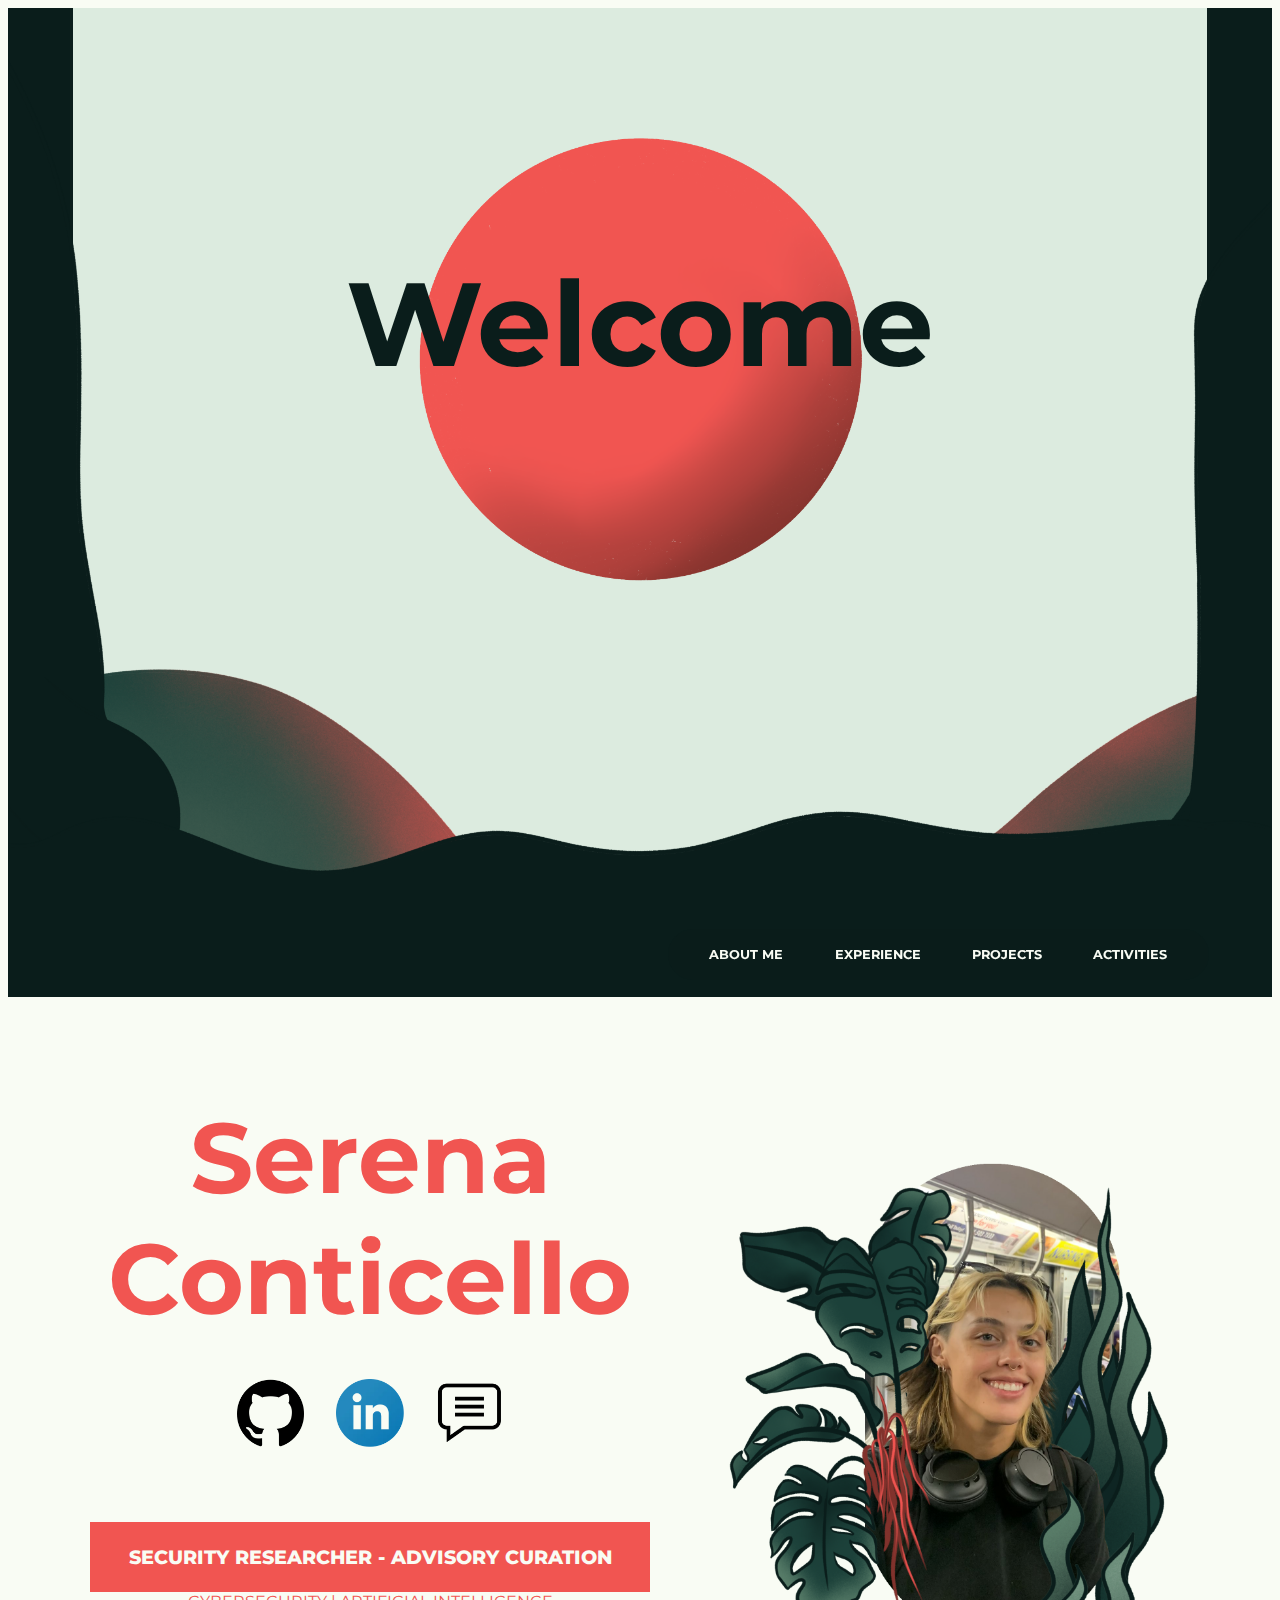
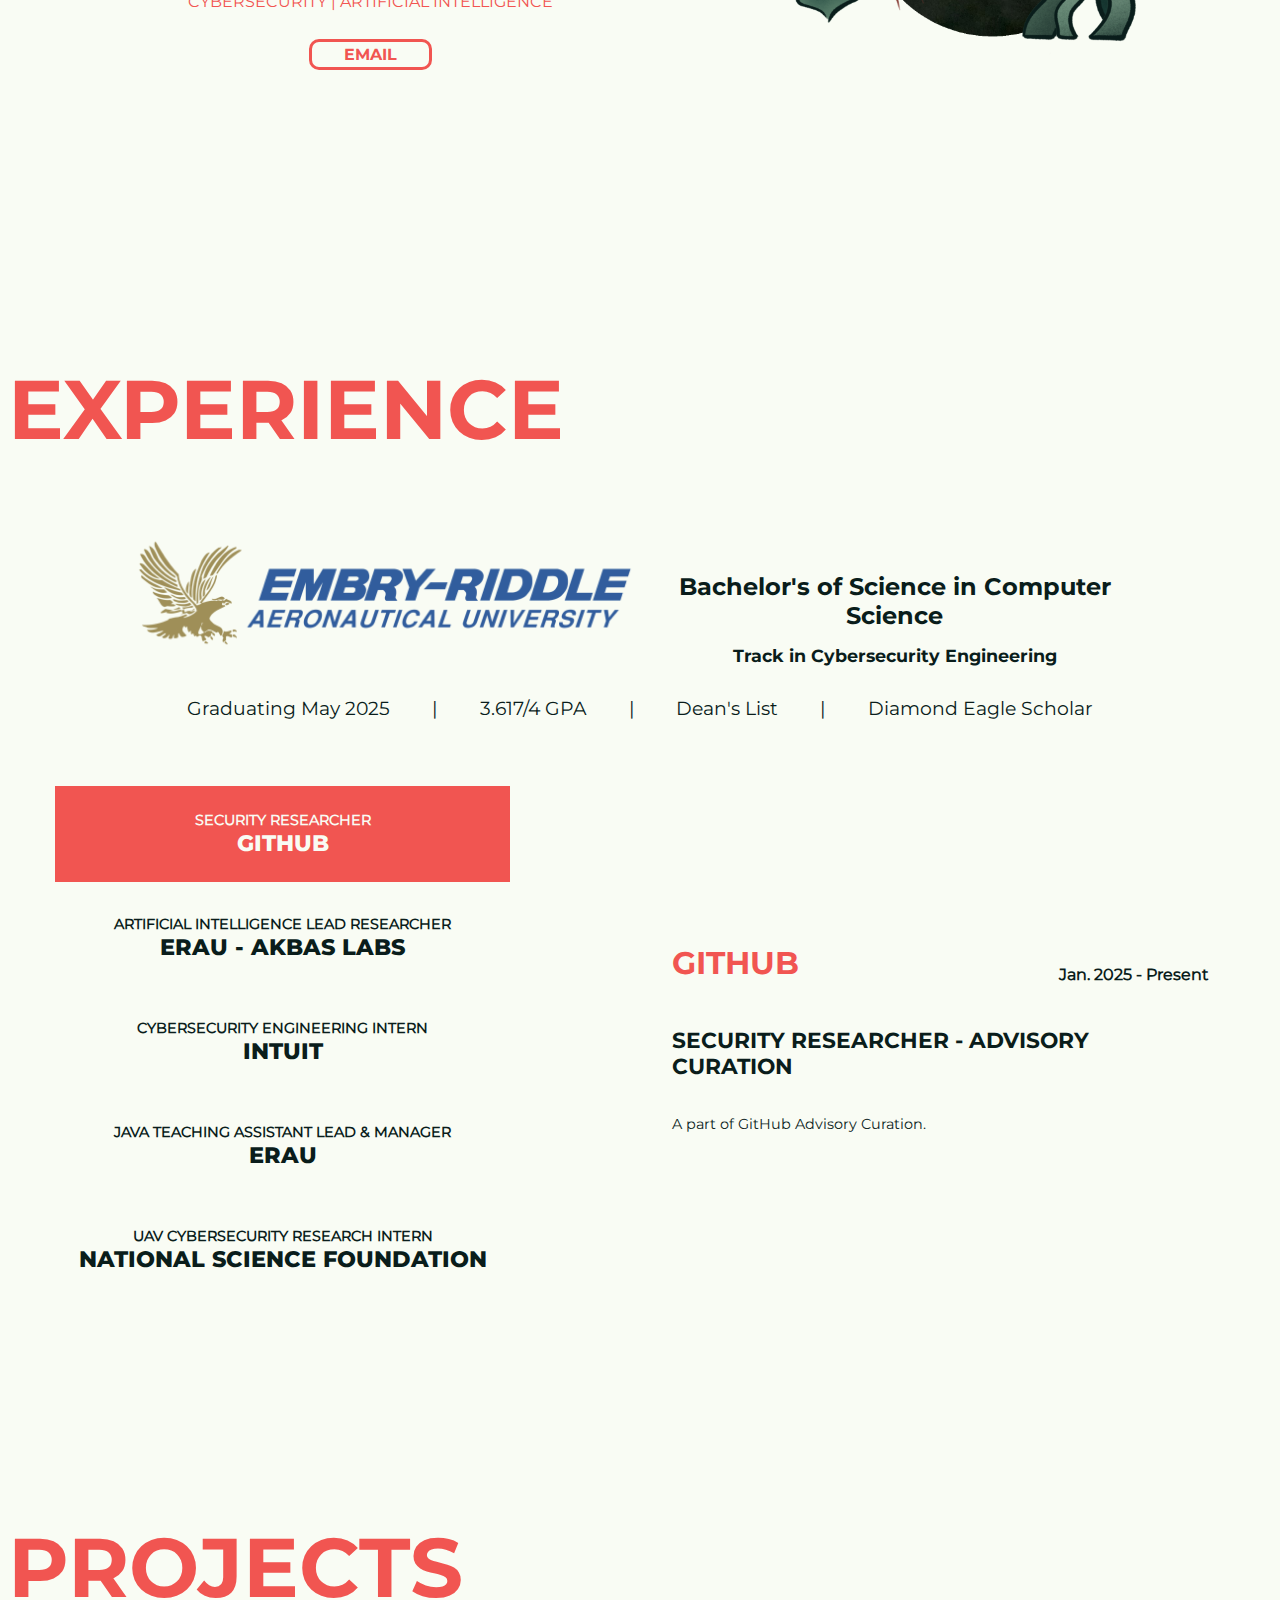
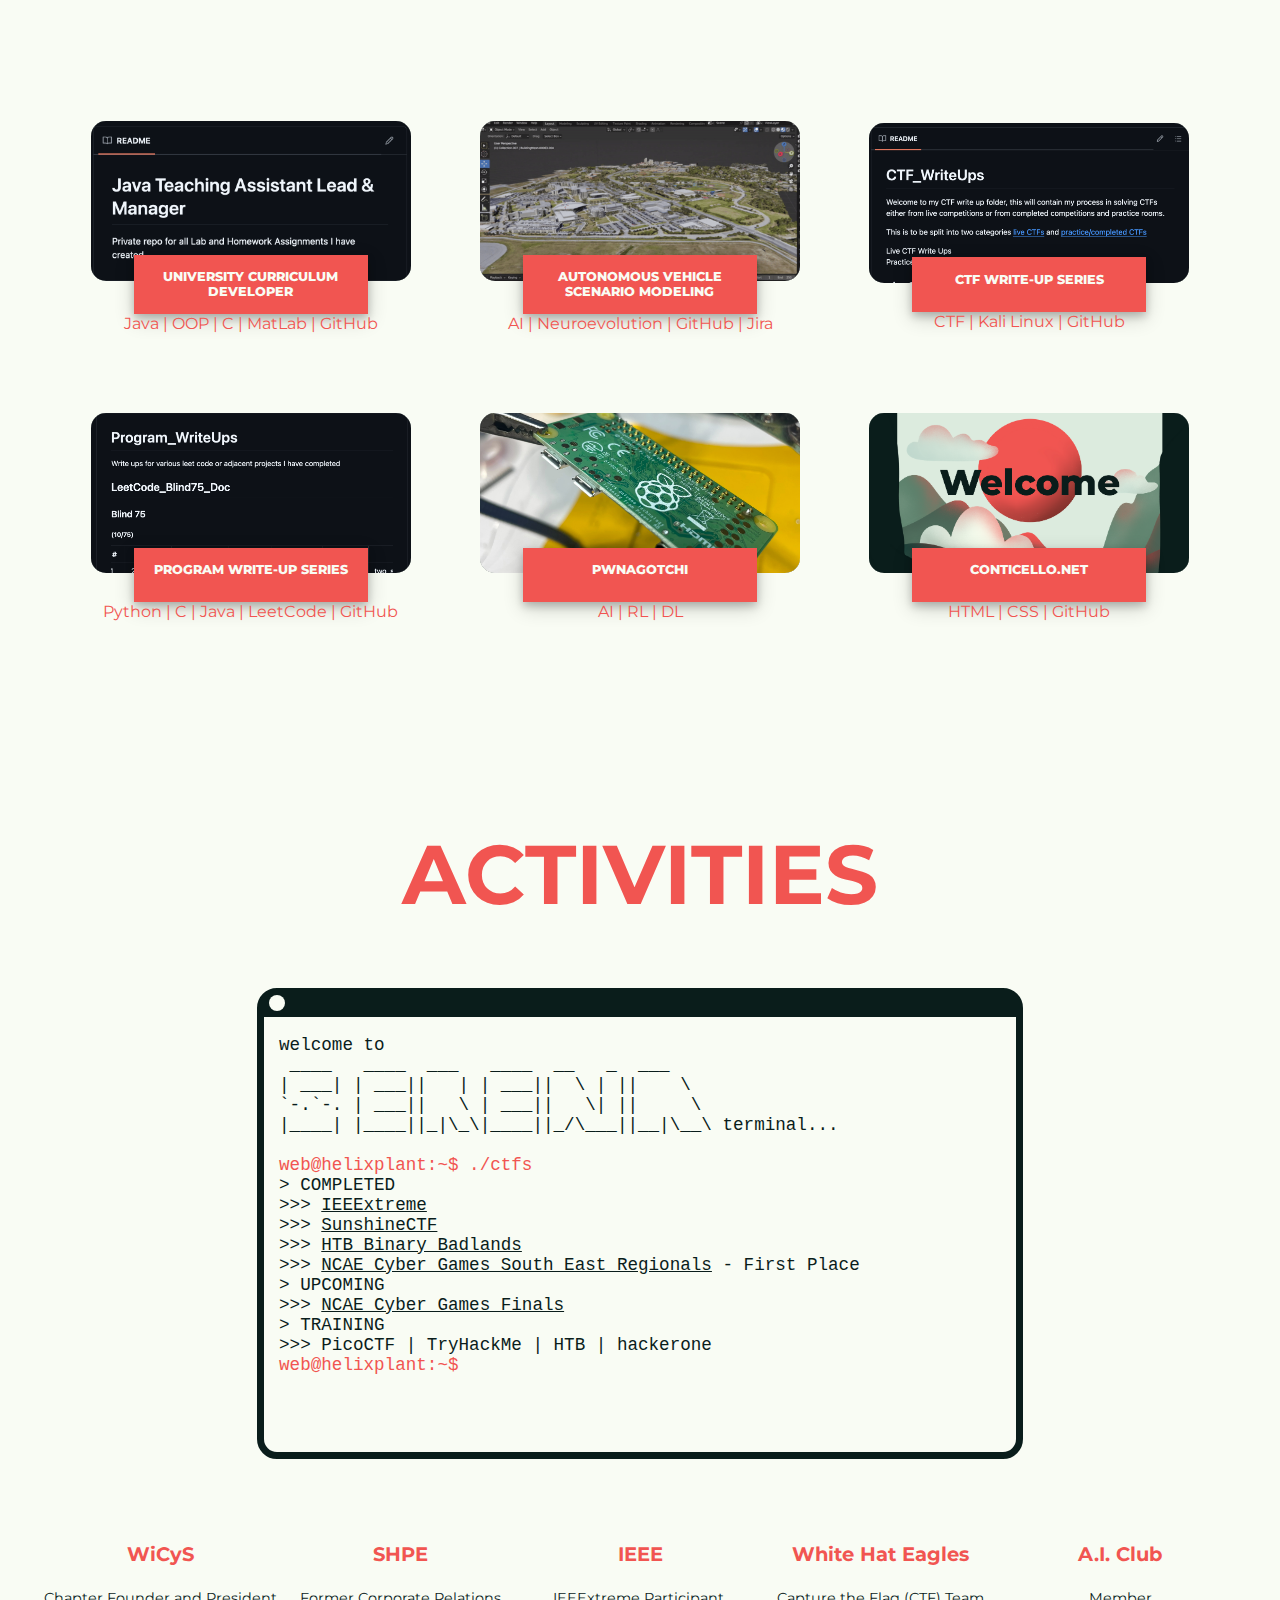
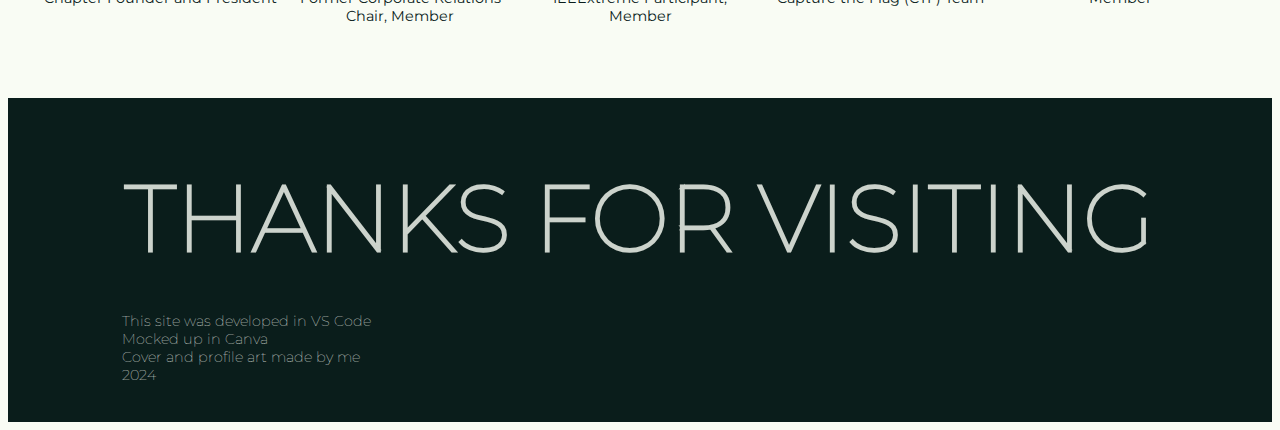
==== commit 583f8cb6: "update ctf participation" ====
--- a/index.html
+++ b/index.html
@@ -30,7 +30,7 @@
 <html lang="en-US">
     <head>
         <meta charset="utf-8" />
-        <meta name="viewport" content="width=device-width, initial-scale=1, maximum-scale=1">
+        <meta name="viewport" content="width=device-width, initial-scale=1, maximum-scale=1" />
         <meta name="author" content="Serena Conticello" />
         <meta name="description" content="Cybersecurity FIEND!" />
 
@@ -139,7 +139,7 @@
                         <h2>GITHUB</h2>
                         <h4>Jan. 2025 - Present</h4>
                         <h3>SECURITY RESEARCHER - ADVISORY CURATION</h3>
-                        <p>A part of GitHub Security Labs CVE team.</p>
+                        <p>A part of GitHub Advisory Curation.</p>
                     </div>
 
                     <div id="exp2" class="content hidden">
@@ -266,8 +266,9 @@
                     >>> <a href="https://ieeextreme.org/" target="_blank" rel="noopener noreferrer">IEEExtreme</a><br>
                     >>> <a href="https://sunshinectf.org/" target="_blank" rel="noopener noreferrer">SunshineCTF</a><br>
                     >>> <a href="https://www.hackthebox.com/universities/university-ctf-2024#overview" target="_blank" rel="noopener noreferrer">HTB Binary Badlands</a><br>
+                    >>> <a href="https://www.ncaecybergames.org/#" target="_blank" rel="noopener noreferrer">NCAE Cyber Games South East Regionals</a> - First Place<br>
                     > UPCOMING<br>
-                    >>> ...<br>
+                    >>> <a href="https://www.ncaecybergames.org/#" target="_blank" rel="noopener noreferrer">NCAE Cyber Games Finals</a> <br>
                     > TRAINING<br>
                     >>> PicoCTF | TryHackMe | HTB | hackerone<br>
                 </p>
